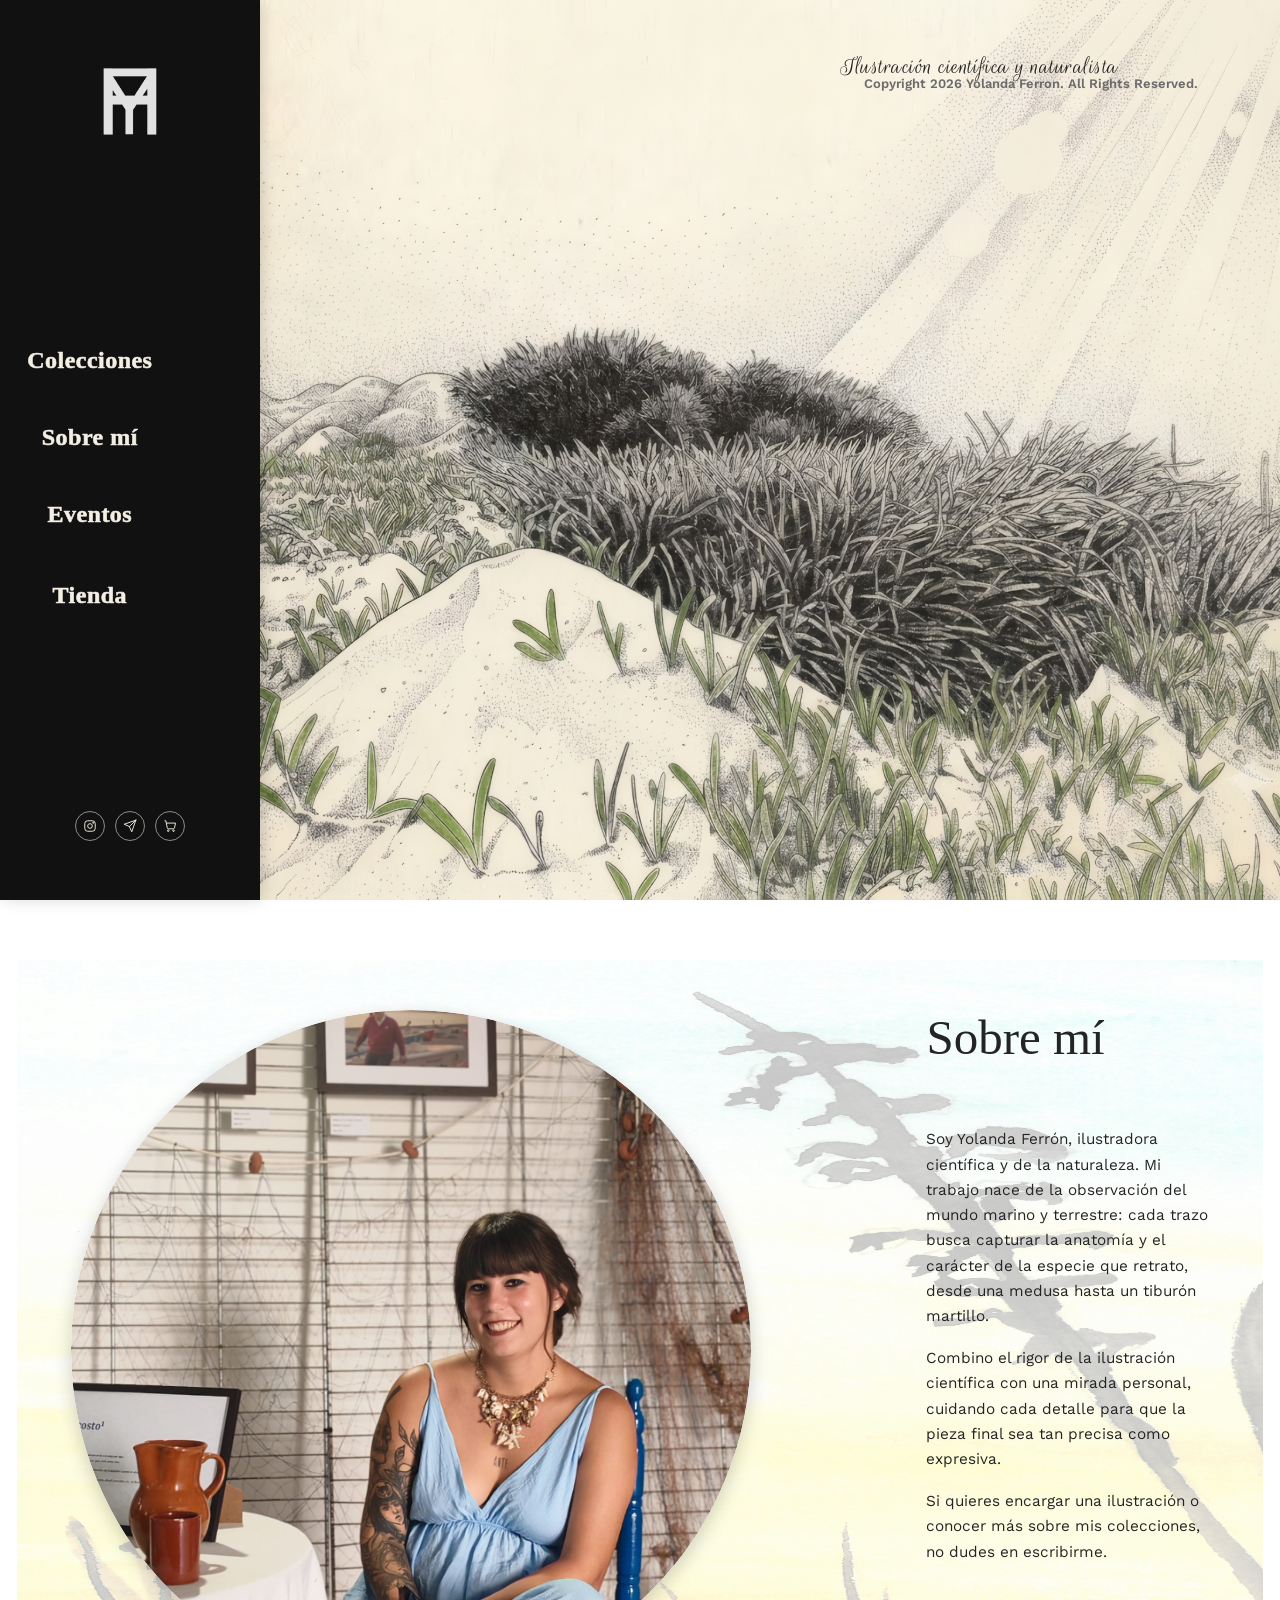
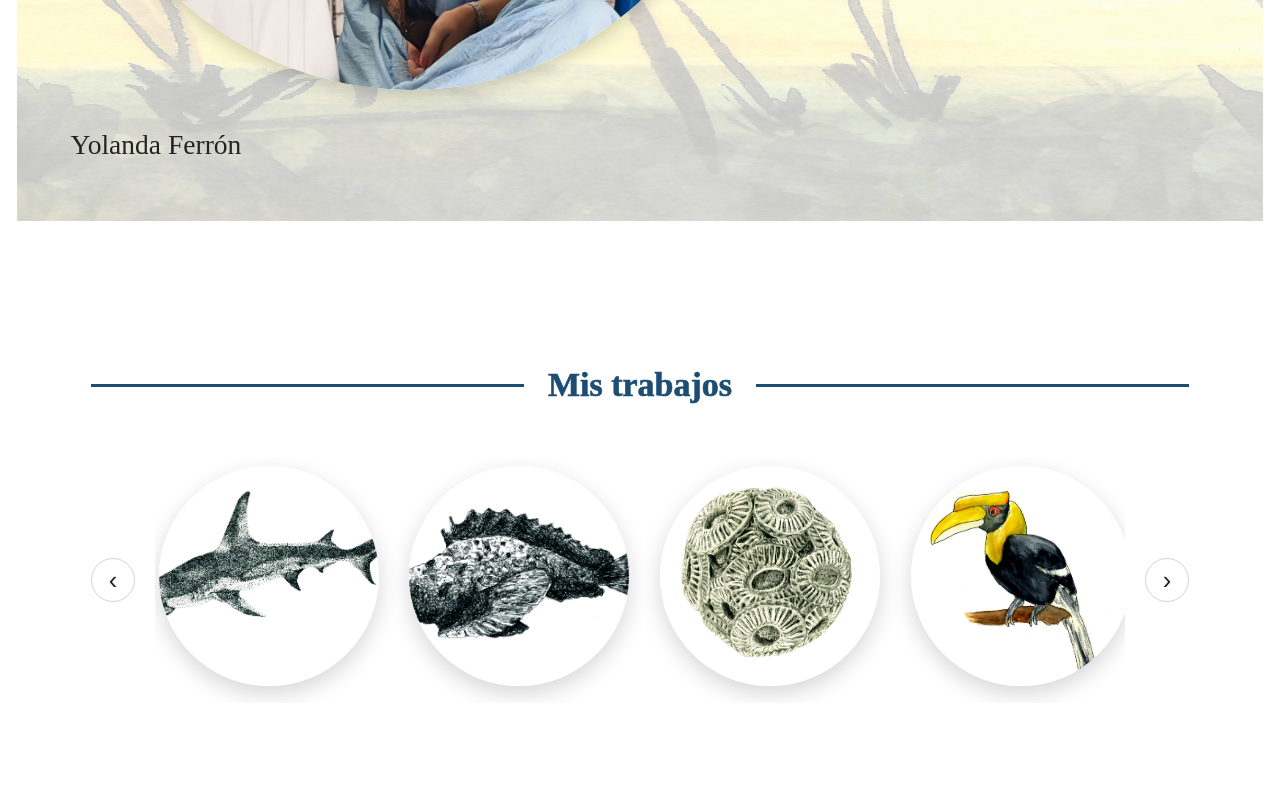
==== index.html @ fe4d1ed1 "Merge 838b1d5d50e4870efa823f4e63edfd394e19bda4 into 6c6a1c2e85997068458b5c7c85e4c03f96b3af51" ====
<!DOCTYPE html>
<html lang="es">
<head>
<meta charset="UTF-8">
<meta name="viewport" content="width=device-width, initial-scale=1.0">
<title>yolanda_arte</title>
<meta name="description" content="Ilustrador/a científico/a y de la naturaleza. [Breve descripción de tu trabajo y a quién ayudas].">
<link rel="icon" type="image/png" href="ilustraciones/Página web/Logo Yolanda/logo sin fondo.png">
<link rel="preconnect" href="https://fonts.googleapis.com">
<link rel="preconnect" href="https://fonts.gstatic.com" crossorigin>
<link href="https://fonts.googleapis.com/css2?family=Playfair+Display:wght@500;600;700&family=Cormorant+Garamond:wght@500;600;700&family=Work+Sans:wght@400;500;600&family=Dancing+Script:wght@600;700&family=Homemade+Apple&family=Rouge+Script&family=Sancreek&family=Yuji+Boku&display=swap" rel="stylesheet">
<link rel="stylesheet" href="style.css">
<link rel="icon" type="image/png" href="ilustraciones/Página web/Logo Yolanda/logo sin fondo.png">
</head>
<body class="home-page">

  <!-- CABECERA -->
  <header class="site-header">
    <div class="header-bottom-inner">
      <button class="mobile-menu-toggle" id="menuToggle" aria-label="Abrir menú" aria-expanded="false">
        <span></span><span></span><span></span>
      </button>

      <a class="logo" href="index.html" id="logoToggle">
        <img src="ilustraciones/Página web/Logo Yolanda/logo sin fondo.png" alt="Logo">
      </a>

      <nav class="main-nav header-nav" id="mainNav">
        <ul>
          <li><a href="colecciones.html">Colecciones</a></li>
          <li><a class="nav-cta" href="#sobre-mi">Sobre mí</a></li>
          <li><a href="#eventos">Eventos</a></li>
          <li><a href="tienda.html">Tienda</a></li>
        </ul>
      </nav>

      <div class="header-social">
        <a href="#" target="_blank" rel="noopener" aria-label="Instagram">
          <svg viewBox="0 0 24 24" fill="none" stroke="currentColor" stroke-width="1.6"><rect x="3" y="3" width="18" height="18" rx="5"/><circle cx="12" cy="12" r="4"/><circle cx="17.5" cy="6.5" r="1"/></svg>
        </a>
        <a href="#" target="_blank" rel="noopener" aria-label="Telegram">
          <svg viewBox="0 0 24 24" fill="none" stroke="currentColor" stroke-width="1.6" stroke-linecap="round" stroke-linejoin="round"><path d="M22 2 11 13"/><path d="M22 2 15 22l-4-9-9-4 20-7Z"/></svg>
        </a>
        <a href="/cart" aria-label="Carrito de compra">
          <svg viewBox="0 0 24 24" fill="none" stroke="currentColor" stroke-width="1.6"><circle cx="9" cy="20" r="1.4"/><circle cx="18" cy="20" r="1.4"/><path d="M2.5 3h2.4l2.4 12.2a2 2 0 0 0 2 1.6h8.4a2 2 0 0 0 2-1.6L21.5 7H6"/></svg>
        </a>
      </div>
    </div>
  </header>

  <!-- PORTADA: ilustración del pulpo a pantalla completa -->
  <div class="hero-stack hero-stack--single">
    <div class="hero-photo">
      <img class="hero-photo-main" src="ilustraciones/fondo 4.png" alt="Ilustración de fondo">
      <span class="hero-caption">Ilustración científica y naturalista</span>
      <p class="footer-copyright hero-copyright">Copyright 2026 Yolanda Ferron. All Rights Reserved.</p>
    </div>
  </div>

  <!-- SOBRE MÍ (la página completa, tal cual, con un margen blanco alrededor) -->
  <div id="sobre-mi" class="index-sobremi-wrap">
    <main class="about-split about-split--embed">
      <div class="about-content">
        <div class="about-header-row">
          <div class="about-intro">
            <h1>Sobre mí</h1>
            <div class="about-text">
              <p>Soy Yolanda Ferrón, ilustradora científica y de la naturaleza. Mi trabajo nace de la observación del mundo marino y terrestre: cada trazo busca capturar la anatomía y el carácter de la especie que retrato, desde una medusa hasta un tiburón martillo.</p>
              <p>Combino el rigor de la ilustración científica con una mirada personal, cuidando cada detalle para que la pieza final sea tan precisa como expresiva.</p>
              <p>Si quieres encargar una ilustración o conocer más sobre mis colecciones, no dudes en escribirme.</p>
            </div>
          </div>
          <div class="about-portrait">
            <img id="aboutPortraitImg" src="ilustraciones/Página web/WhatsApp Image 2026-03-02 at 00.36.45.jpg" alt="Retrato de Yolanda Ferrón">
          </div>
        </div>
        <p class="about-signature">Yolanda Ferrón</p>
      </div>
    </main>
  </div>

  <!-- MIS TRABAJOS: carrusel con ventanas circulares -->
  <section id="obras" class="index-section index-works">
    <div class="wrap">
      <div class="section-divider"><span>Mis trabajos</span></div>
      <div class="works-carousel">
        <button class="works-arrow works-arrow--prev" id="worksPrev" aria-label="Anterior">‹</button>
        <div class="works-track" id="worksTrack">
          <div class="works-item"><img src="ilustraciones/Página web/especies peligrosas/martillo.jpg" alt="Tiburón martillo"></div>
          <div class="works-item"><img src="ilustraciones/Página web/especies peligrosas/pez piedra.jpg" alt="Pez piedra"></div>
          <div class="works-item"><img src="ilustraciones/Página web/ilustraciones cientificas/Emiliania_Yolanda Ferrón.jpg" alt="Emiliania"></div>
          <div class="works-item"><img src="ilustraciones/Página web/animales NO marinos/Buceros bicornis_ Yolanda Ferrón.jpg" alt="Buceros bicornis"></div>
          <div class="works-item"><img src="ilustraciones/Especies sin fondo/Giba.png" alt="Ballena jorobada"></div>
          <div class="works-item"><img src="ilustraciones/Página web/animales NO marinos/flamenco.jpg" alt="Flamenco"></div>
          <div class="works-item"><img src="ilustraciones/Página web/especies peligrosas/pez león.jpg" alt="Pez león"></div>
          <div class="works-item"><img src="ilustraciones/Página web/animales NO marinos/Iguana_Yolanda Ferrón.jpg" alt="Iguana"></div>
        </div>
        <button class="works-arrow works-arrow--next" id="worksNext" aria-label="Siguiente">›</button>
      </div>
    </div>
  </section>

<script>
  const worksTrack = document.getElementById('worksTrack');
  document.getElementById('worksPrev').addEventListener('click', (e) => {
    e.stopPropagation();
    worksTrack.scrollBy({left: -260, behavior: 'smooth'});
  });
  document.getElementById('worksNext').addEventListener('click', (e) => {
    e.stopPropagation();
    worksTrack.scrollBy({left: 260, behavior: 'smooth'});
  });
  document.getElementById('obras').addEventListener('click', () => {
    window.location.href = 'colecciones.html';
  });

  const menuToggle = document.getElementById('menuToggle');
  const mainNav = document.getElementById('mainNav');
  menuToggle.addEventListener('click', () => {
    const isOpen = mainNav.classList.toggle('open');
    menuToggle.classList.toggle('open', isOpen);
    menuToggle.setAttribute('aria-expanded', isOpen);
  });

  document.getElementById('logoToggle').addEventListener('click', (e) => {
    e.preventDefault();
    document.body.classList.toggle('menu-collapsed');
  });

  const portraitImages = ['ilustraciones/Yolandapagina.jpeg'];
  const portraitIndex = Number(sessionStorage.getItem('aboutPortraitIndex') || 0) % portraitImages.length;
  sessionStorage.setItem('aboutPortraitIndex', (portraitIndex + 1) % portraitImages.length);
  document.getElementById('aboutPortraitImg').src = portraitImages[portraitIndex];
</script>

</body>
</html>
---- style.css ----
:root{
    --ink:#242424;
    --muted:#6b6b6b;
    --line:#d4d4d4;
    --paper:#ffffff;
    --accent:#3a3a3a;
    --accent-hover:#e0e0e0;
    --heading-font:'Playfair Display', serif;
    --nav-font:'Homemade Apple', cursive;
    --body-font:'Work Sans', sans-serif;
  }
  *{box-sizing:border-box;}
  html{scroll-behavior:smooth;}
  body{
    margin:0;background:var(--paper);color:var(--ink);
    font-family:var(--body-font);font-size:17px;line-height:1.65;
  }
  body.no-scroll{
    position:relative;height:100vh;overflow:hidden;
  }
  body.no-scroll .site-header{
    position:absolute;top:0;left:0;right:0;z-index:10;background:transparent;
  }
  body.no-scroll .hero-stack{height:100vh;}

  /* portada de una sola página: cabecera a la izquierda de la imagen, resto con scroll normal */
  body.home-page{position:relative;}
  body.home-page .site-header{
    position:absolute;top:0;left:0;right:auto;bottom:auto;
    width:260px;height:100vh;z-index:10;
    background:#111;
    box-shadow:2px 0 14px rgba(0,0,0,.15);
    transition:width .4s ease;
  }
  body.home-page .header-bottom-inner{
    flex-direction:column;align-items:center;justify-content:space-between;
    height:100%;padding:3.5em 1.6em;text-align:center;
  }
  body.home-page .header-nav{margin-left:0;width:100%;}
  body.home-page .header-nav a{
    font-family:var(--nav-font);font-weight:700;
    -webkit-text-stroke:.6px currentColor;
    font-size:24px;color:#f4efe4;
  }
  body.home-page .header-nav a:hover{color:#d8cdb8;}
  body.home-page .header-nav ul{flex-direction:column;align-items:center;gap:2.4em;}
  body.home-page .header-social{margin-left:0;margin-top:0;justify-content:center;width:100%;}
  @media(min-width:761px){
    body.home-page .logo{cursor:pointer;flex:none;}
    body.home-page .logo img{filter:invert(1);}
    body.home-page .header-social a{color:#f4efe4;border-color:rgba(244,239,228,.55);}
    body.home-page .header-social a:hover{background:rgba(244,239,228,.18);}
    /* el menú entero (fondo, texto y redes) se retrae/extiende al pinchar el logo */
    body.home-page .header-nav,
    body.home-page .header-social{
      overflow:hidden;max-height:600px;opacity:1;
      transition:max-height .35s ease,opacity .3s ease;
    }
    body.home-page.menu-collapsed .site-header{width:96px;}
    body.home-page.menu-collapsed .hero-stack{margin-left:96px;}
    body.home-page.menu-collapsed .header-nav,
    body.home-page.menu-collapsed .header-social{
      max-height:0;opacity:0;pointer-events:none;
    }
  }
  body.home-page .hero-stack{margin-left:260px;transition:margin-left .4s ease;}
  @media(max-width:760px){
    body.home-page .site-header{
      position:absolute;top:0;left:0;right:0;width:auto;height:auto;
      background:transparent;box-shadow:none;
    }
    body.home-page .header-bottom-inner{
      flex-direction:row;justify-content:flex-start;height:auto;
      padding:.5em .6em;text-align:left;
    }
    body.home-page .header-nav ul{flex-direction:column;}
    body.home-page .header-social{margin-top:0;margin-left:auto;}
    body.home-page .hero-stack{margin-left:0;}
  }
  a{color:var(--ink);text-decoration:none;}
  img{display:block;max-width:100%;}
  h1,h2,h3,h4{font-family:var(--heading-font);font-weight:400;margin:0 0 .5em;}
  .wrap{max-width:1200px;margin:0 auto;padding:0 3em;}
  @media(max-width:760px){ .wrap{padding:0 1.2em;} }

  /* placeholder de imagen: sustituye por tu propia foto/ilustración */
  .img-placeholder{
    background:repeating-linear-gradient(135deg,#eceff3,#eceff3 12px,#e2e8f0 12px,#e2e8f0 24px);
    display:flex;align-items:center;justify-content:center;
    color:#64748b;font-size:13px;font-family:var(--body-font);
    text-align:center;padding:1em;
  }

  /* ---------- Cabecera ---------- */
  .header-bottom-inner{
    display:flex;align-items:center;gap:2em;
    padding:.5em 3.5em;
  }
  @media(max-width:760px){ .header-bottom-inner{padding:.5em .6em;} }

  .logo{display:block;}
  .logo .img-placeholder{width:100px;aspect-ratio:1880/790;font-size:9px;}
  .logo img{width:100px;height:auto;display:block;}

  .main-nav{flex:1;display:flex;justify-content:center;}
  .main-nav ul{display:flex;gap:5.5em;list-style:none;margin:0;padding:0;}
  .main-nav a{
    font-family:var(--nav-font);font-weight:400;font-size:26px;
    letter-spacing:.02em;
  }
  .main-nav a:hover{color:var(--muted);}

  .nav-cta{
    border:1px solid var(--ink);border-radius:999px;
    padding:.15em .9em;line-height:1.4;
    transition:background .2s ease,color .2s ease;
  }
  .nav-cta:hover{background:var(--ink);color:var(--paper);}

  /* nav junto al logo, en la esquina superior, sin figura de botón */
  .header-nav{flex:none;display:flex;justify-content:flex-start;margin-left:1.6em;}
  .header-nav ul{gap:3.4em;}
  .header-nav a{
    font-size:26px;display:inline-block;
    padding:0;border:none;background:none;backdrop-filter:none;
  }
  .header-nav a:hover{color:var(--muted);background:none;}
  .header-nav .nav-cta{border:none;background:none;padding:0;}
  .header-nav .nav-cta:hover{background:none;color:var(--muted);}

  /* desplegable de Colecciones */
  .has-dropdown{position:relative;}
  .has-dropdown .dropdown{
    position:absolute;top:100%;left:0;margin-top:.5em;
    display:none;grid-template-columns:repeat(2,auto);gap:0 1.2em;
    min-width:0;padding:.7em;list-style:none;
    background:#000;border:1px solid #000;border-radius:8px;
    box-shadow:0 10px 28px rgba(0,0,0,.35);z-index:20;
  }
  .has-dropdown:hover .dropdown,
  .has-dropdown:focus-within .dropdown,
  .has-dropdown.open .dropdown{display:grid;}
  .dropdown a{
    display:block;font-family:var(--body-font);font-size:14px;
    letter-spacing:0;padding:.3em .5em;border-radius:4px;color:#fff;
    white-space:nowrap;
  }
  .dropdown a:hover{background:rgba(255,255,255,.15);color:#fff;}

  .header-social{display:flex;gap:.6em;margin-left:auto;}
  .header-social a{
    width:30px;height:30px;border-radius:50%;border:1px solid var(--line);
    display:flex;align-items:center;justify-content:center;
  }
  .header-social a:hover{background:var(--accent-hover);}
  .header-social svg{width:14px;height:14px;}

  .mobile-menu-toggle{
    display:none;flex-direction:column;justify-content:center;gap:5px;
    width:32px;height:32px;background:none;border:none;cursor:pointer;padding:0;
  }
  .mobile-menu-toggle span{width:100%;height:2px;background:var(--ink);transition:transform .2s ease,opacity .2s ease;}
  .mobile-menu-toggle.open span:nth-child(1){transform:translateY(7px) rotate(45deg);}
  .mobile-menu-toggle.open span:nth-child(2){opacity:0;}
  .mobile-menu-toggle.open span:nth-child(3){transform:translateY(-7px) rotate(-45deg);}

  @media(max-width:760px){
    .header-bottom-inner{flex-wrap:wrap;}
    .mobile-menu-toggle{display:flex;order:1;}
    .logo{order:2;}
    .header-social{order:3;}
    .main-nav{
      order:4;width:100%;max-height:0;overflow:hidden;
      transition:max-height .25s ease;
    }
    .main-nav.open{max-height:300px;}
    .main-nav ul{flex-direction:column;gap:0;padding:1em 0 0;}
    .main-nav a{display:block;padding:.6em 0;}
  }

  /* ---------- ilustraciones apiladas (primera pantalla) ---------- */
  .hero-stack{
    position:relative;overflow:hidden;
    min-height:100vh;
    display:flex;flex-direction:column;align-items:center;justify-content:center;
    gap:.5em;padding:2em 0;
  }
  .hero-main{
    position:relative;z-index:1;
    width:100%;height:auto;
    object-fit:cover;border-radius:0;
    filter:grayscale(1) brightness(1.8) contrast(1.5);opacity:.3;
  }
  .hero-main--strong{
    filter:grayscale(1) brightness(1) contrast(1.8);opacity:.45;
  }
  /* ilustración única: base en blanco/negro + parches de color solo en algunas algas */
  .hero-photo{
    position:absolute;inset:0;z-index:1;
    overflow:hidden;
  }
  .hero-photo img{
    position:absolute;inset:0;width:100%;height:100%;
    object-fit:cover;display:block;
  }
  .hero-photo .hero-photo-main{
    filter:none;opacity:1;
    object-fit:cover;object-position:center;
    padding:0;background:#efe6d5;
  }

  /* rótulo en la esquina superior de la ilustración de portada */
  .hero-caption{
    position:absolute;top:1.6em;right:5.5em;z-index:4;
    font-family:'Rouge Script',cursive;font-weight:400;font-size:1.6rem;
    letter-spacing:.02em;color:var(--ink);
    background:transparent;padding:.2em .8em;border-radius:4px;
  }
  /* copyright, justo debajo del rótulo */
  .hero-copyright{
    position:absolute;top:4.6em;right:5.5em;z-index:4;
    font-size:9px;color:#000;font-weight:600;margin:0;padding:0 .8em;
  }
  @media(max-width:760px){
    .hero-caption{top:auto;bottom:2em;right:1em;left:1em;text-align:center;font-size:.85rem;}
    .hero-copyright{top:auto;bottom:1em;right:1em;left:1em;text-align:center;padding:0;}
  }

  /* criaturas repartidas por el fondo, en 3 capas de profundidad */
  .hero-creatures{
    position:absolute;inset:0;z-index:2;pointer-events:none;
  }
  .hero-creature{
    position:absolute;transform:translate(-50%,-50%);
    height:auto;object-fit:contain;
  }
  .hero-creature[hidden]{display:none;}
  .hero-creature--near{
    width:clamp(160px,20vw,300px);opacity:1;
    filter:drop-shadow(0 10px 18px rgba(0,0,0,.2));
  }
  .hero-creature--mid{
    width:clamp(110px,14vw,220px);opacity:.78;
    filter:drop-shadow(0 6px 12px rgba(0,0,0,.14));
  }
  .hero-creature--far{
    width:clamp(70px,9vw,140px);opacity:.45;
    filter:blur(.4px) drop-shadow(0 3px 8px rgba(0,0,0,.08));
  }
  /* se desvanece poco a poco hacia abajo, para no tapar el círculo/copyright que hay debajo */
  .hero-creature--fade{
    -webkit-mask-image:linear-gradient(to bottom, #000 35%, transparent 85%);
    mask-image:linear-gradient(to bottom, #000 35%, transparent 85%);
  }
  @media(max-width:760px){
    .hero-creature--near{width:clamp(120px,34vw,220px);}
    .hero-creature--mid{width:clamp(90px,26vw,160px);}
    .hero-creature--far{width:clamp(60px,18vw,110px);}
  }

  /* fondo completo, detrás de las ilustraciones principales */
  .hero-bg{
    position:absolute;inset:0;
    z-index:0;width:100%;height:100%;
    object-fit:cover;border-radius:0;
    opacity:.35;filter:grayscale(1) brightness(1.8) contrast(1.5);
  }

  /* ---------- secciones de una sola página (index) ---------- */
  .index-section{padding:5em 0;}

  /* separador con línea a cada lado: ------ Mis trabajos ------ */
  .section-divider{display:flex;align-items:center;gap:1.4em;margin:0 0 2.6em;}
  .section-divider::before,.section-divider::after{content:"";flex:1;height:3px;background:#1c4d73;}
  .section-divider span{
    font-family:var(--nav-font);font-weight:700;font-size:2em;
    -webkit-text-stroke:.6px currentColor;
    white-space:nowrap;color:#1c4d73;
  }

  /* toda la sección "Mis trabajos" lleva a la página de colecciones */
  .index-works{cursor:pointer;}

  /* carrusel de obras, ventanas circulares */
  .works-carousel{display:flex;align-items:center;gap:1.2em;}
  .works-track{
    display:flex;gap:1.8em;overflow-x:auto;scroll-snap-type:x mandatory;
    padding:.5em .2em 1em;flex:1;scrollbar-width:none;
  }
  .works-track::-webkit-scrollbar{display:none;}
  .works-item{
    flex:none;width:220px;height:220px;border-radius:50%;overflow:hidden;
    scroll-snap-align:center;box-shadow:0 8px 22px rgba(0,0,0,.16);
  }
  .works-item img{width:100%;height:100%;object-fit:cover;display:block;}
  .works-arrow{
    flex:none;width:44px;height:44px;border-radius:50%;
    border:1px solid var(--line);background:var(--paper);color:var(--ink);
    cursor:pointer;font-size:1.5em;line-height:1;
    display:flex;align-items:center;justify-content:center;
    transition:background .2s ease;
  }
  .works-arrow:hover{background:var(--accent-hover);}
  @media(max-width:760px){
    .section-divider span{font-size:1.4em;}
    .works-item{width:150px;height:150px;}
    .works-arrow{display:none;}
  }

  /* ---------- "sobre mí" embebido en el index, con margen blanco alrededor ---------- */
  .index-sobremi-wrap{background:var(--paper);padding:3.5em 1em 3em;}
  @media(max-width:760px){ .index-sobremi-wrap{padding:1.6em 1.2em 1.2em;} }
  /* dentro del index la página no debe ocupar toda la ventana ni usar un fondo fijo a pantalla completa */
  .about-split.about-split--embed{min-height:0;isolation:isolate;}
  .about-split.about-split--embed::before{position:absolute;opacity:.22;background-size:380% 170%;}
  .about-split--embed .about-header-row{gap:10em;}
  .about-split--embed .about-intro{margin-left:1.5em;}
  .about-split--embed .about-content{justify-content:flex-start;gap:1.4em;}
  /* sin panel de imagen a la izquierda; el retrato pasa a la izquierda, cuadrado y más grande */
  .about-split--embed .about-content{flex:1 1 100%;}
  .about-split--embed .about-portrait{
    order:-1;width:680px;height:680px;border-radius:50%;
  }
  .about-split--embed .about-portrait img{border-radius:50%;}
  @media(max-width:1100px){
    .about-split--embed .about-portrait{width:480px;height:480px;}
  }
  @media(max-width:760px){
    .about-split--embed .about-portrait{width:100%;height:auto;aspect-ratio:1/1;margin:0 auto;}
  }

  /* ---------- sobre mí ---------- */
  body.about-page{position:relative;min-height:100vh;}
  body.about-page .site-header{position:absolute;top:0;left:0;right:0;z-index:10;background:transparent;}
  .about-split{position:relative;display:flex;min-height:100vh;}
  .about-split::before{
    content:"";position:fixed;inset:0;z-index:-1;
    background:url('ilustraciones/Página web/Paisaje/pitas.jpg') 85% center/105% no-repeat;
    opacity:.16;
  }
  .about-bgpanel{flex:1 1 37%;position:relative;z-index:1;overflow:hidden;}
  .about-bgpanel img{
    position:absolute;inset:0;width:100%;height:100%;object-fit:cover;object-position:center 25%;display:block;
  }
  .about-content{
    position:relative;z-index:1;font-size:90%;
    flex:1 1 63%;padding:2.5em 3.5em 3.5em;
    display:flex;flex-direction:column;justify-content:space-between;gap:.6em;
  }
  .about-header-row{
    display:flex;justify-content:space-between;align-items:flex-start;
    gap:2em;flex-wrap:wrap;
  }
  .about-intro{flex:1;min-width:0;}
  .about-header-row h1{font-family:'Homemade Apple', cursive;font-size:3.2em;font-weight:400;margin:0 0 1em;}
  .about-portrait{
    width:500px;height:500px;border-radius:50%;overflow:hidden;flex:none;
    margin-top:.8em;
    box-shadow:0 6px 18px rgba(0,0,0,.18);
  }
  .about-portrait img{
    width:100%;height:100%;border-radius:50%;object-fit:cover;display:block;
  }
  .about-text p{margin:0 0 1.1em;max-width:42ch;color:var(--ink);}
  .about-signature{
    font-family:'Homemade Apple', cursive;font-size:1.8em;font-weight:400;
    margin:.4em 0 0;color:var(--ink);
  }
  @media(max-width:760px){
    .about-split{flex-direction:column;min-height:0;}
    .about-bgpanel{height:220px;}
    .about-content{padding:2.5em 1.2em;}
  }

  /* cuadro de contacto, dentro de la columna de texto, debajo de la foto redonda */
  .about-contact{padding-top:1.6em;border-top:1px solid var(--line);}
  .about-contact h2{font-size:1.5em;margin:0 0 .3em;}
  .about-contact > p{color:var(--muted);margin:0 0 1.2em;}
  .contact-form{display:flex;flex-wrap:wrap;gap:.7em;}
  .contact-form input{
    flex:1 1 200px;padding:.6em .9em;font-family:var(--body-font);font-size:14px;
    border:1px solid var(--line);border-radius:6px;background:var(--paper);color:var(--ink);
  }
  .contact-form input:focus-visible{outline:2px dotted var(--ink);outline-offset:2px;}
  .contact-form button{
    flex:1 1 200px;padding:.6em .9em;font-family:var(--body-font);font-size:14px;font-weight:600;
    border:1px solid var(--ink);border-radius:6px;background:var(--ink);color:var(--paper);
    cursor:pointer;transition:background .2s ease,color .2s ease;
  }
  .contact-form button:hover{background:var(--paper);color:var(--ink);}
  .contact-thanks{display:none;color:var(--ink);font-weight:600;margin:0;}
  .contact-thanks.is-visible{display:block;}

  /* ---------- colecciones (expositor) ---------- */
  .gallery-header .header-bottom-inner{justify-content:center;padding:1.4em 3.5em;}
  .gallery-header .logo img{width:120px;}

  .collections{padding:2.5em 0 5em;}
  .collections h1{
    font-family:'Homemade Apple', cursive;font-weight:400;
    font-size:3.4em;text-align:center;margin-bottom:1.2em;
  }

  .gallery-group{margin:0 0 4.5em;}
  .gallery-group h2{
    font-family:'Homemade Apple', cursive;font-size:2.2em;font-weight:400;
    text-align:center;margin:0 0 1.4em;
  }
  .gallery-grid{
    display:grid;grid-template-columns:repeat(auto-fill,minmax(260px,1fr));
    gap:1.8em;
  }
  .gallery-item{
    cursor:pointer;overflow:hidden;border-radius:10px;aspect-ratio:1/1;
    box-shadow:0 4px 14px rgba(0,0,0,.1);
    transition:box-shadow .3s ease;
  }
  .gallery-item:hover{box-shadow:0 10px 26px rgba(0,0,0,.18);}
  .gallery-item img{
    width:100%;height:100%;object-fit:cover;display:block;
    transition:transform .4s ease;
  }
  .gallery-item:hover img{transform:scale(1.06);}
  @media(max-width:760px){
    .collections h1{font-size:2.4em;}
    .gallery-grid{grid-template-columns:repeat(auto-fill,minmax(140px,1fr));gap:.8em;}
  }

  /* visor a pantalla completa, con el fondo de la página difuminado */
  .lightbox{
    position:fixed;inset:0;z-index:1000;
    display:flex;align-items:center;justify-content:center;
    opacity:0;pointer-events:none;
    transition:opacity .25s ease;
  }
  .lightbox.is-open{opacity:1;pointer-events:auto;}
  .lightbox-backdrop{
    position:absolute;inset:0;background:rgba(20,18,15,.65);
    backdrop-filter:blur(14px);-webkit-backdrop-filter:blur(14px);
  }
  .lightbox-img{
    position:relative;z-index:1;max-width:90vw;max-height:88vh;
    width:auto;height:auto;border-radius:8px;
    box-shadow:0 20px 60px rgba(0,0,0,.45);
  }
  .lightbox-close{
    position:absolute;top:1.4em;right:1.6em;z-index:2;
    width:44px;height:44px;border-radius:50%;border:none;
    background:rgba(255,255,255,.9);color:var(--ink);
    font-size:1.2em;line-height:1;cursor:pointer;
    display:flex;align-items:center;justify-content:center;
  }
  .lightbox-close:hover{background:#fff;}
  body.lightbox-open{overflow:hidden;}

  /* ---------- tienda (deshabilitada) ---------- */
  .shop-disabled{padding:6em 0;}
  .shop-disabled .wrap{
    display:flex;align-items:center;gap:4em;
  }
  .shop-text{flex:1 1 50%;min-width:0;}
  .shop-badge{
    display:inline-block;padding:.4em 1em;margin-bottom:1.2em;
    border:1px solid var(--line);border-radius:999px;
    font-size:.8em;font-weight:600;letter-spacing:.06em;text-transform:uppercase;
    color:var(--muted);
  }
  .shop-text h1{font-size:2.6em;margin:0 0 .7em;}
  .shop-text p{max-width:48ch;color:var(--ink);margin:0 0 1.1em;}
  .shop-contact{display:flex;flex-direction:column;gap:.7em;margin-top:1.6em;}
  .shop-contact-link{
    display:inline-flex;align-items:center;gap:.6em;
    font-weight:600;transition:color .2s ease;
  }
  .shop-contact-link svg{width:20px;height:20px;flex:none;}
  .shop-contact-link:hover{color:var(--muted);}
  .shop-image{flex:1 1 50%;min-width:0;}
  .shop-image img{
    width:100%;max-width:480px;margin:0 auto;border-radius:8px;
    box-shadow:0 12px 30px rgba(0,0,0,.15);
  }
  @media(max-width:760px){
    .shop-disabled{padding:3em 0;}
    .shop-disabled .wrap{flex-direction:column-reverse;gap:2em;}
    .shop-image img{max-width:320px;}
  }

  /* ---------- footer: contacto + redes ---------- */
  footer{padding:3em 0;text-align:center;border-top:1px solid var(--line);}
  .footer-avatar{
    width:110px;height:110px;border-radius:50%;
    display:flex;align-items:center;justify-content:center;
    overflow:hidden;background:var(--paper);border:1px solid var(--line);
    margin:0 auto 1em;cursor:pointer;position:relative;z-index:2;
    transition:width .35s ease,height .35s ease,border-radius .35s ease,top .35s ease,left .35s ease,transform .35s ease;
  }
  .footer-avatar img{
    width:65%;height:65%;border-radius:50%;object-fit:cover;
    transition:width .35s ease,height .35s ease,border-radius .35s ease,object-fit .35s ease;
  }
  .footer-avatar.is-expanded{
    position:fixed;top:50%;left:50%;transform:translate(-50%,-50%);
    width:min(92vw,900px);height:auto;aspect-ratio:1600/914;
    border-radius:8px;z-index:1000;cursor:zoom-out;
  }
  .footer-avatar.is-expanded img{
    width:100%;height:100%;border-radius:8px;object-fit:cover;
  }

  .avatar-backdrop{
    position:fixed;inset:0;background:rgba(0,0,0,.6);
    opacity:0;pointer-events:none;z-index:999;
    transition:opacity .35s ease;
  }
  .avatar-backdrop.is-visible{opacity:1;pointer-events:auto;}

  @media(prefers-reduced-motion:reduce){
    .footer-avatar,.footer-avatar img,.avatar-backdrop{transition:none;}
  }
  .social-row{display:flex;justify-content:center;gap:14px;}
  .social-row a{
    width:38px;height:38px;border-radius:50%;border:1px solid var(--line);
    display:flex;align-items:center;justify-content:center;
  }
  .social-row a:hover{background:var(--accent-hover);}
  .social-row svg{width:17px;height:17px;}
  .footer-copyright{margin:1em 0 0;font-size:13px;color:var(--muted);}

  :focus-visible{outline:2px dotted var(--ink);outline-offset:2px;}
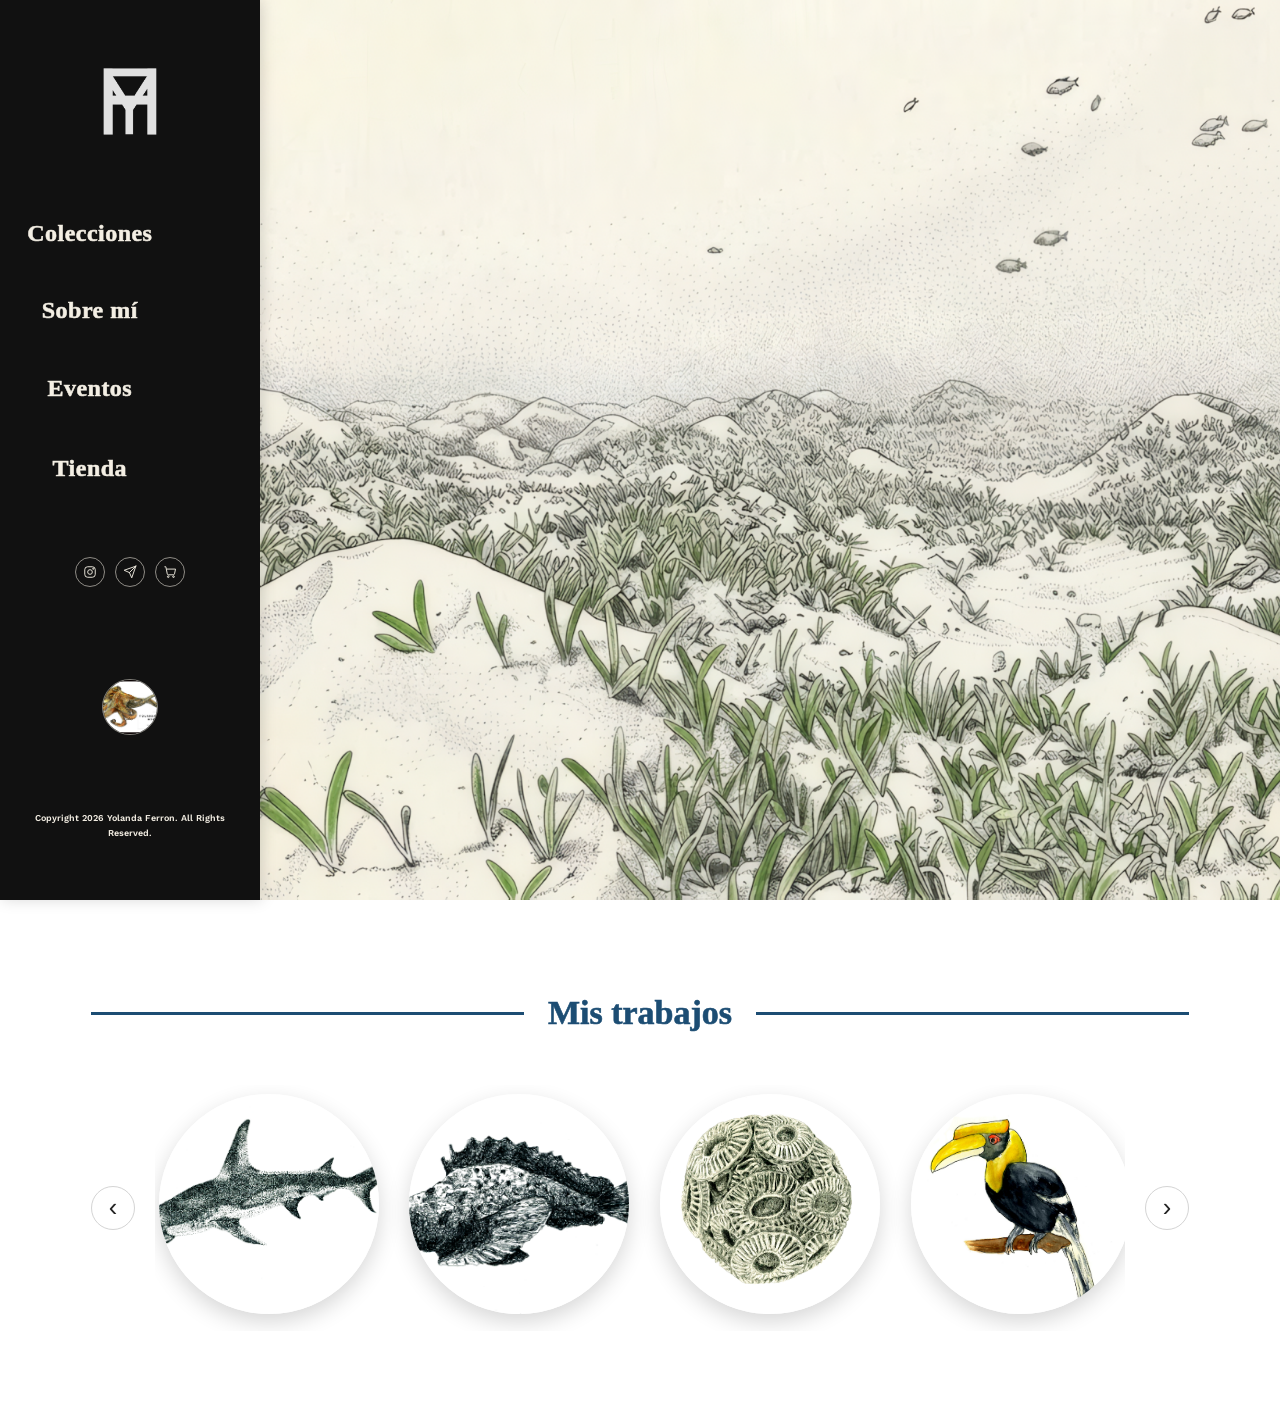
==== commit cead1436: "Menu retraible, quitar sobre mi del index, tarjeta en menu, telegram" ====
--- a/index.html
+++ b/index.html
@@ -10,7 +10,6 @@
 <link rel="preconnect" href="https://fonts.gstatic.com" crossorigin>
 <link href="https://fonts.googleapis.com/css2?family=Playfair+Display:wght@500;600;700&family=Cormorant+Garamond:wght@500;600;700&family=Work+Sans:wght@400;500;600&family=Dancing+Script:wght@600;700&family=Homemade+Apple&family=Rouge+Script&family=Sancreek&family=Yuji+Boku&display=swap" rel="stylesheet">
 <link rel="stylesheet" href="style.css">
-<link rel="icon" type="image/png" href="ilustraciones/Página web/Logo Yolanda/logo sin fondo.png">
 </head>
 <body class="home-page">
 
@@ -28,7 +27,7 @@
       <nav class="main-nav header-nav" id="mainNav">
         <ul>
           <li><a href="colecciones.html">Colecciones</a></li>
-          <li><a class="nav-cta" href="#sobre-mi">Sobre mí</a></li>
+          <li><a class="nav-cta" href="sobre-mi.html">Sobre mí</a></li>
           <li><a href="#eventos">Eventos</a></li>
           <li><a href="tienda.html">Tienda</a></li>
         </ul>
@@ -45,38 +44,18 @@
           <svg viewBox="0 0 24 24" fill="none" stroke="currentColor" stroke-width="1.6"><circle cx="9" cy="20" r="1.4"/><circle cx="18" cy="20" r="1.4"/><path d="M2.5 3h2.4l2.4 12.2a2 2 0 0 0 2 1.6h8.4a2 2 0 0 0 2-1.6L21.5 7H6"/></svg>
         </a>
       </div>
+      <div class="sidebar-card">
+        <img src="ilustraciones/Página web/tarjeta visita/1000272095_da65266ea45e1a1eca62cc684cea600b-23_3_2026, 23_16_10.jpg" alt="Tarjeta de presentación">
+      </div>
+      <p class="footer-copyright sidebar-copyright">Copyright 2026 Yolanda Ferron. All Rights Reserved.</p>
     </div>
   </header>
 
-  <!-- PORTADA: ilustración del pulpo a pantalla completa -->
+  <!-- PORTADA: fondo a pantalla completa, alterna en cada visita -->
   <div class="hero-stack hero-stack--single">
     <div class="hero-photo">
-      <img class="hero-photo-main" src="ilustraciones/fondo 4.png" alt="Ilustración de fondo">
-      <span class="hero-caption">Ilustración científica y naturalista</span>
-      <p class="footer-copyright hero-copyright">Copyright 2026 Yolanda Ferron. All Rights Reserved.</p>
+      <img class="hero-photo-main" id="heroPhotoMain" src="ilustraciones/fondo 4.png" alt="Ilustración de fondo">
     </div>
-  </div>
-
-  <!-- SOBRE MÍ (la página completa, tal cual, con un margen blanco alrededor) -->
-  <div id="sobre-mi" class="index-sobremi-wrap">
-    <main class="about-split about-split--embed">
-      <div class="about-content">
-        <div class="about-header-row">
-          <div class="about-intro">
-            <h1>Sobre mí</h1>
-            <div class="about-text">
-              <p>Soy Yolanda Ferrón, ilustradora científica y de la naturaleza. Mi trabajo nace de la observación del mundo marino y terrestre: cada trazo busca capturar la anatomía y el carácter de la especie que retrato, desde una medusa hasta un tiburón martillo.</p>
-              <p>Combino el rigor de la ilustración científica con una mirada personal, cuidando cada detalle para que la pieza final sea tan precisa como expresiva.</p>
-              <p>Si quieres encargar una ilustración o conocer más sobre mis colecciones, no dudes en escribirme.</p>
-            </div>
-          </div>
-          <div class="about-portrait">
-            <img id="aboutPortraitImg" src="ilustraciones/Página web/WhatsApp Image 2026-03-02 at 00.36.45.jpg" alt="Retrato de Yolanda Ferrón">
-          </div>
-        </div>
-        <p class="about-signature">Yolanda Ferrón</p>
-      </div>
-    </main>
   </div>
 
   <!-- MIS TRABAJOS: carrusel con ventanas circulares -->
@@ -101,6 +80,11 @@
   </section>
 
 <script>
+  const heroBackgrounds = ['ilustraciones/fondo 3.png', 'ilustraciones/fondo 4.png'];
+  const heroIndex = Number(sessionStorage.getItem('heroBgIndex') || 0) % heroBackgrounds.length;
+  sessionStorage.setItem('heroBgIndex', (heroIndex + 1) % heroBackgrounds.length);
+  document.getElementById('heroPhotoMain').src = heroBackgrounds[heroIndex];
+
   const worksTrack = document.getElementById('worksTrack');
   document.getElementById('worksPrev').addEventListener('click', (e) => {
     e.stopPropagation();
@@ -126,11 +110,6 @@
     e.preventDefault();
     document.body.classList.toggle('menu-collapsed');
   });
-
-  const portraitImages = ['ilustraciones/Yolandapagina.jpeg'];
-  const portraitIndex = Number(sessionStorage.getItem('aboutPortraitIndex') || 0) % portraitImages.length;
-  sessionStorage.setItem('aboutPortraitIndex', (portraitIndex + 1) % portraitImages.length);
-  document.getElementById('aboutPortraitImg').src = portraitImages[portraitIndex];
 </script>
 
 </body>
--- a/style.css
+++ b/style.css
@@ -1,529 +1,526 @@
-:root{
-    --ink:#242424;
-    --muted:#6b6b6b;
-    --line:#d4d4d4;
-    --paper:#ffffff;
-    --accent:#3a3a3a;
-    --accent-hover:#e0e0e0;
-    --heading-font:'Playfair Display', serif;
-    --nav-font:'Homemade Apple', cursive;
-    --body-font:'Work Sans', sans-serif;
-  }
-  *{box-sizing:border-box;}
-  html{scroll-behavior:smooth;}
-  body{
-    margin:0;background:var(--paper);color:var(--ink);
-    font-family:var(--body-font);font-size:17px;line-height:1.65;
-  }
-  body.no-scroll{
-    position:relative;height:100vh;overflow:hidden;
-  }
-  body.no-scroll .site-header{
-    position:absolute;top:0;left:0;right:0;z-index:10;background:transparent;
-  }
-  body.no-scroll .hero-stack{height:100vh;}
-
-  /* portada de una sola página: cabecera a la izquierda de la imagen, resto con scroll normal */
-  body.home-page{position:relative;}
-  body.home-page .site-header{
-    position:absolute;top:0;left:0;right:auto;bottom:auto;
-    width:260px;height:100vh;z-index:10;
-    background:#111;
-    box-shadow:2px 0 14px rgba(0,0,0,.15);
-    transition:width .4s ease;
-  }
-  body.home-page .header-bottom-inner{
-    flex-direction:column;align-items:center;justify-content:space-between;
-    height:100%;padding:3.5em 1.6em;text-align:center;
-  }
-  body.home-page .header-nav{margin-left:0;width:100%;}
-  body.home-page .header-nav a{
-    font-family:var(--nav-font);font-weight:700;
-    -webkit-text-stroke:.6px currentColor;
-    font-size:24px;color:#f4efe4;
-  }
-  body.home-page .header-nav a:hover{color:#d8cdb8;}
-  body.home-page .header-nav ul{flex-direction:column;align-items:center;gap:2.4em;}
-  body.home-page .header-social{margin-left:0;margin-top:0;justify-content:center;width:100%;}
-  @media(min-width:761px){
-    body.home-page .logo{cursor:pointer;flex:none;}
-    body.home-page .logo img{filter:invert(1);}
-    body.home-page .header-social a{color:#f4efe4;border-color:rgba(244,239,228,.55);}
-    body.home-page .header-social a:hover{background:rgba(244,239,228,.18);}
-    /* el menú entero (fondo, texto y redes) se retrae/extiende al pinchar el logo */
-    body.home-page .header-nav,
-    body.home-page .header-social{
-      overflow:hidden;max-height:600px;opacity:1;
-      transition:max-height .35s ease,opacity .3s ease;
-    }
-    body.home-page.menu-collapsed .site-header{width:96px;}
-    body.home-page.menu-collapsed .hero-stack{margin-left:96px;}
-    body.home-page.menu-collapsed .header-nav,
-    body.home-page.menu-collapsed .header-social{
-      max-height:0;opacity:0;pointer-events:none;
-    }
-  }
-  body.home-page .hero-stack{margin-left:260px;transition:margin-left .4s ease;}
-  @media(max-width:760px){
-    body.home-page .site-header{
-      position:absolute;top:0;left:0;right:0;width:auto;height:auto;
-      background:transparent;box-shadow:none;
-    }
-    body.home-page .header-bottom-inner{
-      flex-direction:row;justify-content:flex-start;height:auto;
-      padding:.5em .6em;text-align:left;
-    }
-    body.home-page .header-nav ul{flex-direction:column;}
-    body.home-page .header-social{margin-top:0;margin-left:auto;}
-    body.home-page .hero-stack{margin-left:0;}
-  }
-  a{color:var(--ink);text-decoration:none;}
-  img{display:block;max-width:100%;}
-  h1,h2,h3,h4{font-family:var(--heading-font);font-weight:400;margin:0 0 .5em;}
-  .wrap{max-width:1200px;margin:0 auto;padding:0 3em;}
-  @media(max-width:760px){ .wrap{padding:0 1.2em;} }
-
-  /* placeholder de imagen: sustituye por tu propia foto/ilustración */
-  .img-placeholder{
-    background:repeating-linear-gradient(135deg,#eceff3,#eceff3 12px,#e2e8f0 12px,#e2e8f0 24px);
-    display:flex;align-items:center;justify-content:center;
-    color:#64748b;font-size:13px;font-family:var(--body-font);
-    text-align:center;padding:1em;
-  }
-
-  /* ---------- Cabecera ---------- */
-  .header-bottom-inner{
-    display:flex;align-items:center;gap:2em;
-    padding:.5em 3.5em;
-  }
-  @media(max-width:760px){ .header-bottom-inner{padding:.5em .6em;} }
-
-  .logo{display:block;}
-  .logo .img-placeholder{width:100px;aspect-ratio:1880/790;font-size:9px;}
-  .logo img{width:100px;height:auto;display:block;}
-
-  .main-nav{flex:1;display:flex;justify-content:center;}
-  .main-nav ul{display:flex;gap:5.5em;list-style:none;margin:0;padding:0;}
-  .main-nav a{
-    font-family:var(--nav-font);font-weight:400;font-size:26px;
-    letter-spacing:.02em;
-  }
-  .main-nav a:hover{color:var(--muted);}
-
-  .nav-cta{
-    border:1px solid var(--ink);border-radius:999px;
-    padding:.15em .9em;line-height:1.4;
-    transition:background .2s ease,color .2s ease;
-  }
-  .nav-cta:hover{background:var(--ink);color:var(--paper);}
-
-  /* nav junto al logo, en la esquina superior, sin figura de botón */
-  .header-nav{flex:none;display:flex;justify-content:flex-start;margin-left:1.6em;}
-  .header-nav ul{gap:3.4em;}
-  .header-nav a{
-    font-size:26px;display:inline-block;
-    padding:0;border:none;background:none;backdrop-filter:none;
-  }
-  .header-nav a:hover{color:var(--muted);background:none;}
-  .header-nav .nav-cta{border:none;background:none;padding:0;}
-  .header-nav .nav-cta:hover{background:none;color:var(--muted);}
-
-  /* desplegable de Colecciones */
-  .has-dropdown{position:relative;}
-  .has-dropdown .dropdown{
-    position:absolute;top:100%;left:0;margin-top:.5em;
-    display:none;grid-template-columns:repeat(2,auto);gap:0 1.2em;
-    min-width:0;padding:.7em;list-style:none;
-    background:#000;border:1px solid #000;border-radius:8px;
-    box-shadow:0 10px 28px rgba(0,0,0,.35);z-index:20;
-  }
-  .has-dropdown:hover .dropdown,
-  .has-dropdown:focus-within .dropdown,
-  .has-dropdown.open .dropdown{display:grid;}
-  .dropdown a{
-    display:block;font-family:var(--body-font);font-size:14px;
-    letter-spacing:0;padding:.3em .5em;border-radius:4px;color:#fff;
-    white-space:nowrap;
-  }
-  .dropdown a:hover{background:rgba(255,255,255,.15);color:#fff;}
-
-  .header-social{display:flex;gap:.6em;margin-left:auto;}
-  .header-social a{
-    width:30px;height:30px;border-radius:50%;border:1px solid var(--line);
-    display:flex;align-items:center;justify-content:center;
-  }
-  .header-social a:hover{background:var(--accent-hover);}
-  .header-social svg{width:14px;height:14px;}
-
-  .mobile-menu-toggle{
-    display:none;flex-direction:column;justify-content:center;gap:5px;
-    width:32px;height:32px;background:none;border:none;cursor:pointer;padding:0;
-  }
-  .mobile-menu-toggle span{width:100%;height:2px;background:var(--ink);transition:transform .2s ease,opacity .2s ease;}
-  .mobile-menu-toggle.open span:nth-child(1){transform:translateY(7px) rotate(45deg);}
-  .mobile-menu-toggle.open span:nth-child(2){opacity:0;}
-  .mobile-menu-toggle.open span:nth-child(3){transform:translateY(-7px) rotate(-45deg);}
-
-  @media(max-width:760px){
-    .header-bottom-inner{flex-wrap:wrap;}
-    .mobile-menu-toggle{display:flex;order:1;}
-    .logo{order:2;}
-    .header-social{order:3;}
-    .main-nav{
-      order:4;width:100%;max-height:0;overflow:hidden;
-      transition:max-height .25s ease;
-    }
-    .main-nav.open{max-height:300px;}
-    .main-nav ul{flex-direction:column;gap:0;padding:1em 0 0;}
-    .main-nav a{display:block;padding:.6em 0;}
-  }
-
-  /* ---------- ilustraciones apiladas (primera pantalla) ---------- */
-  .hero-stack{
-    position:relative;overflow:hidden;
-    min-height:100vh;
-    display:flex;flex-direction:column;align-items:center;justify-content:center;
-    gap:.5em;padding:2em 0;
-  }
-  .hero-main{
-    position:relative;z-index:1;
-    width:100%;height:auto;
-    object-fit:cover;border-radius:0;
-    filter:grayscale(1) brightness(1.8) contrast(1.5);opacity:.3;
-  }
-  .hero-main--strong{
-    filter:grayscale(1) brightness(1) contrast(1.8);opacity:.45;
-  }
-  /* ilustración única: base en blanco/negro + parches de color solo en algunas algas */
-  .hero-photo{
-    position:absolute;inset:0;z-index:1;
-    overflow:hidden;
-  }
-  .hero-photo img{
-    position:absolute;inset:0;width:100%;height:100%;
-    object-fit:cover;display:block;
-  }
-  .hero-photo .hero-photo-main{
-    filter:none;opacity:1;
-    object-fit:cover;object-position:center;
-    padding:0;background:#efe6d5;
-  }
-
-  /* rótulo en la esquina superior de la ilustración de portada */
-  .hero-caption{
-    position:absolute;top:1.6em;right:5.5em;z-index:4;
-    font-family:'Rouge Script',cursive;font-weight:400;font-size:1.6rem;
-    letter-spacing:.02em;color:var(--ink);
-    background:transparent;padding:.2em .8em;border-radius:4px;
-  }
-  /* copyright, justo debajo del rótulo */
-  .hero-copyright{
-    position:absolute;top:4.6em;right:5.5em;z-index:4;
-    font-size:9px;color:#000;font-weight:600;margin:0;padding:0 .8em;
-  }
-  @media(max-width:760px){
-    .hero-caption{top:auto;bottom:2em;right:1em;left:1em;text-align:center;font-size:.85rem;}
-    .hero-copyright{top:auto;bottom:1em;right:1em;left:1em;text-align:center;padding:0;}
-  }
-
-  /* criaturas repartidas por el fondo, en 3 capas de profundidad */
-  .hero-creatures{
-    position:absolute;inset:0;z-index:2;pointer-events:none;
-  }
-  .hero-creature{
-    position:absolute;transform:translate(-50%,-50%);
-    height:auto;object-fit:contain;
-  }
-  .hero-creature[hidden]{display:none;}
-  .hero-creature--near{
-    width:clamp(160px,20vw,300px);opacity:1;
-    filter:drop-shadow(0 10px 18px rgba(0,0,0,.2));
-  }
-  .hero-creature--mid{
-    width:clamp(110px,14vw,220px);opacity:.78;
-    filter:drop-shadow(0 6px 12px rgba(0,0,0,.14));
-  }
-  .hero-creature--far{
-    width:clamp(70px,9vw,140px);opacity:.45;
-    filter:blur(.4px) drop-shadow(0 3px 8px rgba(0,0,0,.08));
-  }
-  /* se desvanece poco a poco hacia abajo, para no tapar el círculo/copyright que hay debajo */
-  .hero-creature--fade{
-    -webkit-mask-image:linear-gradient(to bottom, #000 35%, transparent 85%);
-    mask-image:linear-gradient(to bottom, #000 35%, transparent 85%);
-  }
-  @media(max-width:760px){
-    .hero-creature--near{width:clamp(120px,34vw,220px);}
-    .hero-creature--mid{width:clamp(90px,26vw,160px);}
-    .hero-creature--far{width:clamp(60px,18vw,110px);}
-  }
-
-  /* fondo completo, detrás de las ilustraciones principales */
-  .hero-bg{
-    position:absolute;inset:0;
-    z-index:0;width:100%;height:100%;
-    object-fit:cover;border-radius:0;
-    opacity:.35;filter:grayscale(1) brightness(1.8) contrast(1.5);
-  }
-
-  /* ---------- secciones de una sola página (index) ---------- */
-  .index-section{padding:5em 0;}
-
-  /* separador con línea a cada lado: ------ Mis trabajos ------ */
-  .section-divider{display:flex;align-items:center;gap:1.4em;margin:0 0 2.6em;}
-  .section-divider::before,.section-divider::after{content:"";flex:1;height:3px;background:#1c4d73;}
-  .section-divider span{
-    font-family:var(--nav-font);font-weight:700;font-size:2em;
-    -webkit-text-stroke:.6px currentColor;
-    white-space:nowrap;color:#1c4d73;
-  }
-
-  /* toda la sección "Mis trabajos" lleva a la página de colecciones */
-  .index-works{cursor:pointer;}
-
-  /* carrusel de obras, ventanas circulares */
-  .works-carousel{display:flex;align-items:center;gap:1.2em;}
-  .works-track{
-    display:flex;gap:1.8em;overflow-x:auto;scroll-snap-type:x mandatory;
-    padding:.5em .2em 1em;flex:1;scrollbar-width:none;
-  }
-  .works-track::-webkit-scrollbar{display:none;}
-  .works-item{
-    flex:none;width:220px;height:220px;border-radius:50%;overflow:hidden;
-    scroll-snap-align:center;box-shadow:0 8px 22px rgba(0,0,0,.16);
-  }
-  .works-item img{width:100%;height:100%;object-fit:cover;display:block;}
-  .works-arrow{
-    flex:none;width:44px;height:44px;border-radius:50%;
-    border:1px solid var(--line);background:var(--paper);color:var(--ink);
-    cursor:pointer;font-size:1.5em;line-height:1;
-    display:flex;align-items:center;justify-content:center;
-    transition:background .2s ease;
-  }
-  .works-arrow:hover{background:var(--accent-hover);}
-  @media(max-width:760px){
-    .section-divider span{font-size:1.4em;}
-    .works-item{width:150px;height:150px;}
-    .works-arrow{display:none;}
-  }
-
-  /* ---------- "sobre mí" embebido en el index, con margen blanco alrededor ---------- */
-  .index-sobremi-wrap{background:var(--paper);padding:3.5em 1em 3em;}
-  @media(max-width:760px){ .index-sobremi-wrap{padding:1.6em 1.2em 1.2em;} }
-  /* dentro del index la página no debe ocupar toda la ventana ni usar un fondo fijo a pantalla completa */
-  .about-split.about-split--embed{min-height:0;isolation:isolate;}
-  .about-split.about-split--embed::before{position:absolute;opacity:.22;background-size:380% 170%;}
-  .about-split--embed .about-header-row{gap:10em;}
-  .about-split--embed .about-intro{margin-left:1.5em;}
-  .about-split--embed .about-content{justify-content:flex-start;gap:1.4em;}
-  /* sin panel de imagen a la izquierda; el retrato pasa a la izquierda, cuadrado y más grande */
-  .about-split--embed .about-content{flex:1 1 100%;}
-  .about-split--embed .about-portrait{
-    order:-1;width:680px;height:680px;border-radius:50%;
-  }
-  .about-split--embed .about-portrait img{border-radius:50%;}
-  @media(max-width:1100px){
-    .about-split--embed .about-portrait{width:480px;height:480px;}
-  }
-  @media(max-width:760px){
-    .about-split--embed .about-portrait{width:100%;height:auto;aspect-ratio:1/1;margin:0 auto;}
-  }
-
-  /* ---------- sobre mí ---------- */
-  body.about-page{position:relative;min-height:100vh;}
-  body.about-page .site-header{position:absolute;top:0;left:0;right:0;z-index:10;background:transparent;}
-  .about-split{position:relative;display:flex;min-height:100vh;}
-  .about-split::before{
-    content:"";position:fixed;inset:0;z-index:-1;
-    background:url('ilustraciones/Página web/Paisaje/pitas.jpg') 85% center/105% no-repeat;
-    opacity:.16;
-  }
-  .about-bgpanel{flex:1 1 37%;position:relative;z-index:1;overflow:hidden;}
-  .about-bgpanel img{
-    position:absolute;inset:0;width:100%;height:100%;object-fit:cover;object-position:center 25%;display:block;
-  }
-  .about-content{
-    position:relative;z-index:1;font-size:90%;
-    flex:1 1 63%;padding:2.5em 3.5em 3.5em;
-    display:flex;flex-direction:column;justify-content:space-between;gap:.6em;
-  }
-  .about-header-row{
-    display:flex;justify-content:space-between;align-items:flex-start;
-    gap:2em;flex-wrap:wrap;
-  }
-  .about-intro{flex:1;min-width:0;}
-  .about-header-row h1{font-family:'Homemade Apple', cursive;font-size:3.2em;font-weight:400;margin:0 0 1em;}
-  .about-portrait{
-    width:500px;height:500px;border-radius:50%;overflow:hidden;flex:none;
-    margin-top:.8em;
-    box-shadow:0 6px 18px rgba(0,0,0,.18);
-  }
-  .about-portrait img{
-    width:100%;height:100%;border-radius:50%;object-fit:cover;display:block;
-  }
-  .about-text p{margin:0 0 1.1em;max-width:42ch;color:var(--ink);}
-  .about-signature{
-    font-family:'Homemade Apple', cursive;font-size:1.8em;font-weight:400;
-    margin:.4em 0 0;color:var(--ink);
-  }
-  @media(max-width:760px){
-    .about-split{flex-direction:column;min-height:0;}
-    .about-bgpanel{height:220px;}
-    .about-content{padding:2.5em 1.2em;}
-  }
-
-  /* cuadro de contacto, dentro de la columna de texto, debajo de la foto redonda */
-  .about-contact{padding-top:1.6em;border-top:1px solid var(--line);}
-  .about-contact h2{font-size:1.5em;margin:0 0 .3em;}
-  .about-contact > p{color:var(--muted);margin:0 0 1.2em;}
-  .contact-form{display:flex;flex-wrap:wrap;gap:.7em;}
-  .contact-form input{
-    flex:1 1 200px;padding:.6em .9em;font-family:var(--body-font);font-size:14px;
-    border:1px solid var(--line);border-radius:6px;background:var(--paper);color:var(--ink);
-  }
-  .contact-form input:focus-visible{outline:2px dotted var(--ink);outline-offset:2px;}
-  .contact-form button{
-    flex:1 1 200px;padding:.6em .9em;font-family:var(--body-font);font-size:14px;font-weight:600;
-    border:1px solid var(--ink);border-radius:6px;background:var(--ink);color:var(--paper);
-    cursor:pointer;transition:background .2s ease,color .2s ease;
-  }
-  .contact-form button:hover{background:var(--paper);color:var(--ink);}
-  .contact-thanks{display:none;color:var(--ink);font-weight:600;margin:0;}
-  .contact-thanks.is-visible{display:block;}
-
-  /* ---------- colecciones (expositor) ---------- */
-  .gallery-header .header-bottom-inner{justify-content:center;padding:1.4em 3.5em;}
-  .gallery-header .logo img{width:120px;}
-
-  .collections{padding:2.5em 0 5em;}
-  .collections h1{
-    font-family:'Homemade Apple', cursive;font-weight:400;
-    font-size:3.4em;text-align:center;margin-bottom:1.2em;
-  }
-
-  .gallery-group{margin:0 0 4.5em;}
-  .gallery-group h2{
-    font-family:'Homemade Apple', cursive;font-size:2.2em;font-weight:400;
-    text-align:center;margin:0 0 1.4em;
-  }
-  .gallery-grid{
-    display:grid;grid-template-columns:repeat(auto-fill,minmax(260px,1fr));
-    gap:1.8em;
-  }
-  .gallery-item{
-    cursor:pointer;overflow:hidden;border-radius:10px;aspect-ratio:1/1;
-    box-shadow:0 4px 14px rgba(0,0,0,.1);
-    transition:box-shadow .3s ease;
-  }
-  .gallery-item:hover{box-shadow:0 10px 26px rgba(0,0,0,.18);}
-  .gallery-item img{
-    width:100%;height:100%;object-fit:cover;display:block;
-    transition:transform .4s ease;
-  }
-  .gallery-item:hover img{transform:scale(1.06);}
-  @media(max-width:760px){
-    .collections h1{font-size:2.4em;}
-    .gallery-grid{grid-template-columns:repeat(auto-fill,minmax(140px,1fr));gap:.8em;}
-  }
-
-  /* visor a pantalla completa, con el fondo de la página difuminado */
-  .lightbox{
-    position:fixed;inset:0;z-index:1000;
-    display:flex;align-items:center;justify-content:center;
-    opacity:0;pointer-events:none;
-    transition:opacity .25s ease;
-  }
-  .lightbox.is-open{opacity:1;pointer-events:auto;}
-  .lightbox-backdrop{
-    position:absolute;inset:0;background:rgba(20,18,15,.65);
-    backdrop-filter:blur(14px);-webkit-backdrop-filter:blur(14px);
-  }
-  .lightbox-img{
-    position:relative;z-index:1;max-width:90vw;max-height:88vh;
-    width:auto;height:auto;border-radius:8px;
-    box-shadow:0 20px 60px rgba(0,0,0,.45);
-  }
-  .lightbox-close{
-    position:absolute;top:1.4em;right:1.6em;z-index:2;
-    width:44px;height:44px;border-radius:50%;border:none;
-    background:rgba(255,255,255,.9);color:var(--ink);
-    font-size:1.2em;line-height:1;cursor:pointer;
-    display:flex;align-items:center;justify-content:center;
-  }
-  .lightbox-close:hover{background:#fff;}
-  body.lightbox-open{overflow:hidden;}
-
-  /* ---------- tienda (deshabilitada) ---------- */
-  .shop-disabled{padding:6em 0;}
-  .shop-disabled .wrap{
-    display:flex;align-items:center;gap:4em;
-  }
-  .shop-text{flex:1 1 50%;min-width:0;}
-  .shop-badge{
-    display:inline-block;padding:.4em 1em;margin-bottom:1.2em;
-    border:1px solid var(--line);border-radius:999px;
-    font-size:.8em;font-weight:600;letter-spacing:.06em;text-transform:uppercase;
-    color:var(--muted);
-  }
-  .shop-text h1{font-size:2.6em;margin:0 0 .7em;}
-  .shop-text p{max-width:48ch;color:var(--ink);margin:0 0 1.1em;}
-  .shop-contact{display:flex;flex-direction:column;gap:.7em;margin-top:1.6em;}
-  .shop-contact-link{
-    display:inline-flex;align-items:center;gap:.6em;
-    font-weight:600;transition:color .2s ease;
-  }
-  .shop-contact-link svg{width:20px;height:20px;flex:none;}
-  .shop-contact-link:hover{color:var(--muted);}
-  .shop-image{flex:1 1 50%;min-width:0;}
-  .shop-image img{
-    width:100%;max-width:480px;margin:0 auto;border-radius:8px;
-    box-shadow:0 12px 30px rgba(0,0,0,.15);
-  }
-  @media(max-width:760px){
-    .shop-disabled{padding:3em 0;}
-    .shop-disabled .wrap{flex-direction:column-reverse;gap:2em;}
-    .shop-image img{max-width:320px;}
-  }
-
-  /* ---------- footer: contacto + redes ---------- */
-  footer{padding:3em 0;text-align:center;border-top:1px solid var(--line);}
-  .footer-avatar{
-    width:110px;height:110px;border-radius:50%;
-    display:flex;align-items:center;justify-content:center;
-    overflow:hidden;background:var(--paper);border:1px solid var(--line);
-    margin:0 auto 1em;cursor:pointer;position:relative;z-index:2;
-    transition:width .35s ease,height .35s ease,border-radius .35s ease,top .35s ease,left .35s ease,transform .35s ease;
-  }
-  .footer-avatar img{
-    width:65%;height:65%;border-radius:50%;object-fit:cover;
-    transition:width .35s ease,height .35s ease,border-radius .35s ease,object-fit .35s ease;
-  }
-  .footer-avatar.is-expanded{
-    position:fixed;top:50%;left:50%;transform:translate(-50%,-50%);
-    width:min(92vw,900px);height:auto;aspect-ratio:1600/914;
-    border-radius:8px;z-index:1000;cursor:zoom-out;
-  }
-  .footer-avatar.is-expanded img{
-    width:100%;height:100%;border-radius:8px;object-fit:cover;
-  }
-
-  .avatar-backdrop{
-    position:fixed;inset:0;background:rgba(0,0,0,.6);
-    opacity:0;pointer-events:none;z-index:999;
-    transition:opacity .35s ease;
-  }
-  .avatar-backdrop.is-visible{opacity:1;pointer-events:auto;}
-
-  @media(prefers-reduced-motion:reduce){
-    .footer-avatar,.footer-avatar img,.avatar-backdrop{transition:none;}
-  }
-  .social-row{display:flex;justify-content:center;gap:14px;}
-  .social-row a{
-    width:38px;height:38px;border-radius:50%;border:1px solid var(--line);
-    display:flex;align-items:center;justify-content:center;
-  }
-  .social-row a:hover{background:var(--accent-hover);}
-  .social-row svg{width:17px;height:17px;}
-  .footer-copyright{margin:1em 0 0;font-size:13px;color:var(--muted);}
-
+:root{
+    --ink:#242424;
+    --muted:#6b6b6b;
+    --line:#d4d4d4;
+    --paper:#ffffff;
+    --accent:#3a3a3a;
+    --accent-hover:#e0e0e0;
+    --heading-font:'Playfair Display', serif;
+    --nav-font:'Homemade Apple', cursive;
+    --body-font:'Work Sans', sans-serif;
+  }
+  *{box-sizing:border-box;}
+  html{scroll-behavior:smooth;}
+  body{
+    margin:0;background:var(--paper);color:var(--ink);
+    font-family:var(--body-font);font-size:17px;line-height:1.65;
+  }
+  body.no-scroll{
+    position:relative;height:100vh;overflow:hidden;
+  }
+  body.no-scroll .site-header{
+    position:absolute;top:0;left:0;right:0;z-index:10;background:transparent;
+  }
+  body.no-scroll .hero-stack{height:100vh;}
+
+  /* portada de una sola página: cabecera a la izquierda de la imagen, resto con scroll normal */
+  body.home-page{position:relative;}
+  body.home-page .site-header{
+    position:absolute;top:0;left:0;right:auto;bottom:auto;
+    width:260px;height:100vh;z-index:10;
+    background:#111;
+    box-shadow:2px 0 14px rgba(0,0,0,.15);
+    transition:width .4s ease;
+  }
+  body.home-page .header-bottom-inner{
+    flex-direction:column;align-items:center;justify-content:space-between;
+    height:100%;padding:3.5em 1.6em;text-align:center;
+  }
+  body.home-page .header-nav{margin-left:0;width:100%;}
+  body.home-page .header-nav a{
+    font-family:var(--nav-font);font-weight:700;
+    -webkit-text-stroke:.6px currentColor;
+    font-size:24px;color:#f4efe4;
+  }
+  body.home-page .header-nav a:hover{color:#d8cdb8;}
+  body.home-page .header-nav ul{flex-direction:column;align-items:center;gap:2.4em;}
+  body.home-page .header-social{margin-left:0;margin-top:0;justify-content:center;width:100%;}
+  @media(min-width:761px){
+    body.home-page .logo{cursor:pointer;flex:none;}
+    body.home-page .logo img{filter:invert(1);}
+    body.home-page .header-social a{color:#f4efe4;border-color:rgba(244,239,228,.55);}
+    body.home-page .header-social a:hover{background:rgba(244,239,228,.18);}
+    body.home-page .sidebar-copyright{
+      display:block;font-size:9px;font-weight:600;color:#f4efe4;
+      margin:.8em 0 0;
+    }
+    body.home-page .sidebar-card{
+      width:56px;height:56px;border-radius:50%;overflow:hidden;flex:none;
+      margin:1.4em 0 0;border:1px solid rgba(244,239,228,.5);
+    }
+    body.home-page .sidebar-card img{width:100%;height:100%;object-fit:cover;display:block;}
+    /* el menú entero (fondo, texto, redes, tarjeta y copyright) se retrae/extiende al pinchar el logo: solo queda el logo */
+    body.home-page .header-nav,
+    body.home-page .header-social,
+    body.home-page .sidebar-card,
+    body.home-page .sidebar-copyright{
+      overflow:hidden;max-height:600px;opacity:1;
+      transition:max-height .35s ease,opacity .3s ease,margin .35s ease;
+    }
+    body.home-page.menu-collapsed .site-header{width:96px;}
+    body.home-page.menu-collapsed .hero-stack{margin-left:96px;}
+    body.home-page.menu-collapsed .header-nav,
+    body.home-page.menu-collapsed .header-social,
+    body.home-page.menu-collapsed .sidebar-card,
+    body.home-page.menu-collapsed .sidebar-copyright{
+      max-height:0;opacity:0;margin:0;pointer-events:none;
+    }
+  }
+  body.home-page .hero-stack{margin-left:260px;transition:margin-left .4s ease;}
+  @media(max-width:760px){
+    body.home-page .site-header{
+      position:absolute;top:0;left:0;right:0;width:auto;height:auto;
+      background:transparent;box-shadow:none;
+    }
+    body.home-page .header-bottom-inner{
+      flex-direction:row;justify-content:flex-start;height:auto;
+      padding:.5em .6em;text-align:left;
+    }
+    body.home-page .header-nav ul{flex-direction:column;}
+    body.home-page .header-social{margin-top:0;margin-left:auto;}
+    body.home-page .hero-stack{margin-left:0;}
+  }
+  a{color:var(--ink);text-decoration:none;}
+  img{display:block;max-width:100%;}
+  h1,h2,h3,h4{font-family:var(--heading-font);font-weight:400;margin:0 0 .5em;}
+  .wrap{max-width:1200px;margin:0 auto;padding:0 3em;}
+  @media(max-width:760px){ .wrap{padding:0 1.2em;} }
+
+  /* placeholder de imagen: sustituye por tu propia foto/ilustración */
+  .img-placeholder{
+    background:repeating-linear-gradient(135deg,#eceff3,#eceff3 12px,#e2e8f0 12px,#e2e8f0 24px);
+    display:flex;align-items:center;justify-content:center;
+    color:#64748b;font-size:13px;font-family:var(--body-font);
+    text-align:center;padding:1em;
+  }
+
+  /* ---------- Cabecera ---------- */
+  .header-bottom-inner{
+    display:flex;align-items:center;gap:2em;
+    padding:.5em 3.5em;
+  }
+  @media(max-width:760px){ .header-bottom-inner{padding:.5em .6em;} }
+
+  .logo{display:block;}
+  .logo .img-placeholder{width:100px;aspect-ratio:1880/790;font-size:9px;}
+  .logo img{width:100px;height:auto;display:block;}
+
+  .main-nav{flex:1;display:flex;justify-content:center;}
+  .main-nav ul{display:flex;gap:5.5em;list-style:none;margin:0;padding:0;}
+  .main-nav a{
+    font-family:var(--nav-font);font-weight:400;font-size:26px;
+    letter-spacing:.02em;
+  }
+  .main-nav a:hover{color:var(--muted);}
+
+  .nav-cta{
+    border:1px solid var(--ink);border-radius:999px;
+    padding:.15em .9em;line-height:1.4;
+    transition:background .2s ease,color .2s ease;
+  }
+  .nav-cta:hover{background:var(--ink);color:var(--paper);}
+
+  /* nav junto al logo, en la esquina superior, sin figura de botón */
+  .header-nav{flex:none;display:flex;justify-content:flex-start;margin-left:1.6em;}
+  .header-nav ul{gap:3.4em;}
+  .header-nav a{
+    font-size:26px;display:inline-block;
+    padding:0;border:none;background:none;backdrop-filter:none;
+  }
+  .header-nav a:hover{color:var(--muted);background:none;}
+  .header-nav .nav-cta{border:none;background:none;padding:0;}
+  .header-nav .nav-cta:hover{background:none;color:var(--muted);}
+
+  /* desplegable de Colecciones */
+  .has-dropdown{position:relative;}
+  .has-dropdown .dropdown{
+    position:absolute;top:100%;left:0;margin-top:.5em;
+    display:none;grid-template-columns:repeat(2,auto);gap:0 1.2em;
+    min-width:0;padding:.7em;list-style:none;
+    background:#000;border:1px solid #000;border-radius:8px;
+    box-shadow:0 10px 28px rgba(0,0,0,.35);z-index:20;
+  }
+  .has-dropdown:hover .dropdown,
+  .has-dropdown:focus-within .dropdown,
+  .has-dropdown.open .dropdown{display:grid;}
+  .dropdown a{
+    display:block;font-family:var(--body-font);font-size:14px;
+    letter-spacing:0;padding:.3em .5em;border-radius:4px;color:#fff;
+    white-space:nowrap;
+  }
+  .dropdown a:hover{background:rgba(255,255,255,.15);color:#fff;}
+
+  .header-social{display:flex;gap:.6em;margin-left:auto;}
+  .header-social a{
+    width:30px;height:30px;border-radius:50%;border:1px solid var(--line);
+    display:flex;align-items:center;justify-content:center;
+  }
+  .header-social a:hover{background:var(--accent-hover);}
+  .header-social svg{width:14px;height:14px;}
+
+  .mobile-menu-toggle{
+    display:none;flex-direction:column;justify-content:center;gap:5px;
+    width:32px;height:32px;background:none;border:none;cursor:pointer;padding:0;
+  }
+  .mobile-menu-toggle span{width:100%;height:2px;background:var(--ink);transition:transform .2s ease,opacity .2s ease;}
+  .mobile-menu-toggle.open span:nth-child(1){transform:translateY(7px) rotate(45deg);}
+  .mobile-menu-toggle.open span:nth-child(2){opacity:0;}
+  .mobile-menu-toggle.open span:nth-child(3){transform:translateY(-7px) rotate(-45deg);}
+
+  @media(max-width:760px){
+    .header-bottom-inner{flex-wrap:wrap;}
+    .mobile-menu-toggle{display:flex;order:1;}
+    .logo{order:2;}
+    .header-social{order:3;}
+    .main-nav{
+      order:4;width:100%;max-height:0;overflow:hidden;
+      transition:max-height .25s ease;
+    }
+    .main-nav.open{max-height:300px;}
+    .main-nav ul{flex-direction:column;gap:0;padding:1em 0 0;}
+    .main-nav a{display:block;padding:.6em 0;}
+  }
+
+  /* ---------- ilustraciones apiladas (primera pantalla) ---------- */
+  .hero-stack{
+    position:relative;overflow:hidden;
+    min-height:100vh;
+    display:flex;flex-direction:column;align-items:center;justify-content:center;
+    gap:.5em;padding:2em 0;
+  }
+  .hero-main{
+    position:relative;z-index:1;
+    width:100%;height:auto;
+    object-fit:cover;border-radius:0;
+    filter:grayscale(1) brightness(1.8) contrast(1.5);opacity:.3;
+  }
+  .hero-main--strong{
+    filter:grayscale(1) brightness(1) contrast(1.8);opacity:.45;
+  }
+  /* ilustración única: base en blanco/negro + parches de color solo en algunas algas */
+  .hero-photo{
+    position:absolute;inset:0;z-index:1;
+    overflow:hidden;
+  }
+  .hero-photo img{
+    position:absolute;inset:0;width:100%;height:100%;
+    object-fit:cover;display:block;
+  }
+  .hero-photo .hero-photo-main{
+    filter:none;opacity:1;
+    object-fit:cover;object-position:center;
+    padding:0;background:#efe6d5;
+  }
+
+
+  /* criaturas repartidas por el fondo, en 3 capas de profundidad */
+  .hero-creatures{
+    position:absolute;inset:0;z-index:2;pointer-events:none;
+  }
+  .hero-creature{
+    position:absolute;transform:translate(-50%,-50%);
+    height:auto;object-fit:contain;
+  }
+  .hero-creature[hidden]{display:none;}
+  .hero-creature--near{
+    width:clamp(160px,20vw,300px);opacity:1;
+    filter:drop-shadow(0 10px 18px rgba(0,0,0,.2));
+  }
+  .hero-creature--mid{
+    width:clamp(110px,14vw,220px);opacity:.78;
+    filter:drop-shadow(0 6px 12px rgba(0,0,0,.14));
+  }
+  .hero-creature--far{
+    width:clamp(70px,9vw,140px);opacity:.45;
+    filter:blur(.4px) drop-shadow(0 3px 8px rgba(0,0,0,.08));
+  }
+  /* se desvanece poco a poco hacia abajo, para no tapar el círculo/copyright que hay debajo */
+  .hero-creature--fade{
+    -webkit-mask-image:linear-gradient(to bottom, #000 35%, transparent 85%);
+    mask-image:linear-gradient(to bottom, #000 35%, transparent 85%);
+  }
+  @media(max-width:760px){
+    .hero-creature--near{width:clamp(120px,34vw,220px);}
+    .hero-creature--mid{width:clamp(90px,26vw,160px);}
+    .hero-creature--far{width:clamp(60px,18vw,110px);}
+  }
+
+  /* fondo completo, detrás de las ilustraciones principales */
+  .hero-bg{
+    position:absolute;inset:0;
+    z-index:0;width:100%;height:100%;
+    object-fit:cover;border-radius:0;
+    opacity:.35;filter:grayscale(1) brightness(1.8) contrast(1.5);
+  }
+
+  /* ---------- secciones de una sola página (index) ---------- */
+  .index-section{padding:5em 0;}
+
+  /* separador con línea a cada lado: ------ Mis trabajos ------ */
+  .section-divider{display:flex;align-items:center;gap:1.4em;margin:0 0 2.6em;}
+  .section-divider::before,.section-divider::after{content:"";flex:1;height:3px;background:#1c4d73;}
+  .section-divider span{
+    font-family:var(--nav-font);font-weight:700;font-size:2em;
+    -webkit-text-stroke:.6px currentColor;
+    white-space:nowrap;color:#1c4d73;
+  }
+
+  /* toda la sección "Mis trabajos" lleva a la página de colecciones */
+  .index-works{cursor:pointer;}
+
+  /* carrusel de obras, ventanas circulares */
+  .works-carousel{display:flex;align-items:center;gap:1.2em;}
+  .works-track{
+    display:flex;gap:1.8em;overflow-x:auto;scroll-snap-type:x mandatory;
+    padding:.5em .2em 1em;flex:1;scrollbar-width:none;
+  }
+  .works-track::-webkit-scrollbar{display:none;}
+  .works-item{
+    flex:none;width:220px;height:220px;border-radius:50%;overflow:hidden;
+    scroll-snap-align:center;box-shadow:0 8px 22px rgba(0,0,0,.16);
+  }
+  .works-item img{width:100%;height:100%;object-fit:cover;display:block;}
+  .works-arrow{
+    flex:none;width:44px;height:44px;border-radius:50%;
+    border:1px solid var(--line);background:var(--paper);color:var(--ink);
+    cursor:pointer;font-size:1.5em;line-height:1;
+    display:flex;align-items:center;justify-content:center;
+    transition:background .2s ease;
+  }
+  .works-arrow:hover{background:var(--accent-hover);}
+  @media(max-width:760px){
+    .section-divider span{font-size:1.4em;}
+    .works-item{width:150px;height:150px;}
+    .works-arrow{display:none;}
+  }
+
+  /* ---------- "sobre mí" embebido en el index, con margen blanco alrededor ---------- */
+  .index-sobremi-wrap{background:var(--paper);padding:3.5em 1em 3em;}
+  @media(max-width:760px){ .index-sobremi-wrap{padding:1.6em 1.2em 1.2em;} }
+  /* dentro del index la página no debe ocupar toda la ventana ni usar un fondo fijo a pantalla completa */
+  .about-split.about-split--embed{min-height:0;isolation:isolate;}
+  .about-split.about-split--embed::before{position:absolute;opacity:.22;background-size:380% 170%;}
+  .about-split--embed .about-header-row{gap:10em;}
+  .about-split--embed .about-intro{margin-left:1.5em;}
+  .about-split--embed .about-content{justify-content:flex-start;gap:1.4em;}
+  /* sin panel de imagen a la izquierda; el retrato pasa a la izquierda, cuadrado y más grande */
+  .about-split--embed .about-content{flex:1 1 100%;}
+  .about-split--embed .about-portrait{
+    order:-1;width:680px;height:680px;border-radius:50%;
+  }
+  .about-split--embed .about-portrait img{border-radius:50%;}
+  @media(max-width:1100px){
+    .about-split--embed .about-portrait{width:480px;height:480px;}
+  }
+  @media(max-width:760px){
+    .about-split--embed .about-portrait{width:100%;height:auto;aspect-ratio:1/1;margin:0 auto;}
+  }
+
+  /* ---------- sobre mí ---------- */
+  body.about-page{position:relative;min-height:100vh;}
+  body.about-page .site-header{position:absolute;top:0;left:0;right:0;z-index:10;background:transparent;}
+  .about-split{position:relative;display:flex;min-height:100vh;}
+  .about-split::before{
+    content:"";position:fixed;inset:0;z-index:-1;
+    background:url('ilustraciones/Página web/Paisaje/pitas.jpg') 85% center/105% no-repeat;
+    opacity:.16;
+  }
+  .about-bgpanel{flex:1 1 37%;position:relative;z-index:1;overflow:hidden;}
+  .about-bgpanel img{
+    position:absolute;inset:0;width:100%;height:100%;object-fit:cover;object-position:center 25%;display:block;
+  }
+  .about-content{
+    position:relative;z-index:1;font-size:90%;
+    flex:1 1 63%;padding:2.5em 3.5em 3.5em;
+    display:flex;flex-direction:column;justify-content:space-between;gap:.6em;
+  }
+  .about-header-row{
+    display:flex;justify-content:space-between;align-items:flex-start;
+    gap:2em;flex-wrap:wrap;
+  }
+  .about-intro{flex:1;min-width:0;}
+  .about-header-row h1{font-family:'Homemade Apple', cursive;font-size:3.2em;font-weight:400;margin:0 0 1em;}
+  .about-portrait{
+    width:500px;height:500px;border-radius:50%;overflow:hidden;flex:none;
+    margin-top:.8em;
+    box-shadow:0 6px 18px rgba(0,0,0,.18);
+  }
+  .about-portrait img{
+    width:100%;height:100%;border-radius:50%;object-fit:cover;display:block;
+  }
+  .about-text p{margin:0 0 1.1em;max-width:42ch;color:var(--ink);}
+  .about-signature{
+    font-family:'Homemade Apple', cursive;font-size:1.8em;font-weight:400;
+    margin:.4em 0 0;color:var(--ink);
+  }
+  @media(max-width:760px){
+    .about-split{flex-direction:column;min-height:0;}
+    .about-bgpanel{height:220px;}
+    .about-content{padding:2.5em 1.2em;}
+  }
+
+  /* cuadro de contacto, dentro de la columna de texto, debajo de la foto redonda */
+  .about-contact{padding-top:1.6em;border-top:1px solid var(--line);}
+  .about-contact h2{font-size:1.5em;margin:0 0 .3em;}
+  .about-contact > p{color:var(--muted);margin:0 0 1.2em;}
+  .contact-form{display:flex;flex-wrap:wrap;gap:.7em;}
+  .contact-form input{
+    flex:1 1 200px;padding:.6em .9em;font-family:var(--body-font);font-size:14px;
+    border:1px solid var(--line);border-radius:6px;background:var(--paper);color:var(--ink);
+  }
+  .contact-form input:focus-visible{outline:2px dotted var(--ink);outline-offset:2px;}
+  .contact-form button{
+    flex:1 1 200px;padding:.6em .9em;font-family:var(--body-font);font-size:14px;font-weight:600;
+    border:1px solid var(--ink);border-radius:6px;background:var(--ink);color:var(--paper);
+    cursor:pointer;transition:background .2s ease,color .2s ease;
+  }
+  .contact-form button:hover{background:var(--paper);color:var(--ink);}
+  .contact-thanks{display:none;color:var(--ink);font-weight:600;margin:0;}
+  .contact-thanks.is-visible{display:block;}
+
+  /* ---------- colecciones (expositor) ---------- */
+  .gallery-header .header-bottom-inner{justify-content:center;padding:1.4em 3.5em;}
+  .gallery-header .logo img{width:120px;}
+
+  .collections{padding:2.5em 0 5em;}
+  .collections h1{
+    font-family:'Homemade Apple', cursive;font-weight:400;
+    font-size:3.4em;text-align:center;margin-bottom:1.2em;
+  }
+
+  .gallery-group{margin:0 0 4.5em;}
+  .gallery-group h2{
+    font-family:'Homemade Apple', cursive;font-size:2.2em;font-weight:400;
+    text-align:center;margin:0 0 1.4em;
+  }
+  .gallery-grid{
+    display:grid;grid-template-columns:repeat(auto-fill,minmax(260px,1fr));
+    gap:1.8em;
+  }
+  .gallery-item{
+    cursor:pointer;overflow:hidden;border-radius:10px;aspect-ratio:1/1;
+    box-shadow:0 4px 14px rgba(0,0,0,.1);
+    transition:box-shadow .3s ease;
+  }
+  .gallery-item:hover{box-shadow:0 10px 26px rgba(0,0,0,.18);}
+  .gallery-item img{
+    width:100%;height:100%;object-fit:cover;display:block;
+    transition:transform .4s ease;
+  }
+  .gallery-item:hover img{transform:scale(1.06);}
+  @media(max-width:760px){
+    .collections h1{font-size:2.4em;}
+    .gallery-grid{grid-template-columns:repeat(auto-fill,minmax(140px,1fr));gap:.8em;}
+  }
+
+  /* visor a pantalla completa, con el fondo de la página difuminado */
+  .lightbox{
+    position:fixed;inset:0;z-index:1000;
+    display:flex;align-items:center;justify-content:center;
+    opacity:0;pointer-events:none;
+    transition:opacity .25s ease;
+  }
+  .lightbox.is-open{opacity:1;pointer-events:auto;}
+  .lightbox-backdrop{
+    position:absolute;inset:0;background:rgba(20,18,15,.65);
+    backdrop-filter:blur(14px);-webkit-backdrop-filter:blur(14px);
+  }
+  .lightbox-img{
+    position:relative;z-index:1;max-width:90vw;max-height:88vh;
+    width:auto;height:auto;border-radius:8px;
+    box-shadow:0 20px 60px rgba(0,0,0,.45);
+  }
+  .lightbox-close{
+    position:absolute;top:1.4em;right:1.6em;z-index:2;
+    width:44px;height:44px;border-radius:50%;border:none;
+    background:rgba(255,255,255,.9);color:var(--ink);
+    font-size:1.2em;line-height:1;cursor:pointer;
+    display:flex;align-items:center;justify-content:center;
+  }
+  .lightbox-close:hover{background:#fff;}
+  body.lightbox-open{overflow:hidden;}
+
+  /* ---------- tienda (deshabilitada) ---------- */
+  .shop-disabled{padding:6em 0;}
+  .shop-disabled .wrap{
+    display:flex;align-items:center;gap:4em;
+  }
+  .shop-text{flex:1 1 50%;min-width:0;}
+  .shop-badge{
+    display:inline-block;padding:.4em 1em;margin-bottom:1.2em;
+    border:1px solid var(--line);border-radius:999px;
+    font-size:.8em;font-weight:600;letter-spacing:.06em;text-transform:uppercase;
+    color:var(--muted);
+  }
+  .shop-text h1{font-size:2.6em;margin:0 0 .7em;}
+  .shop-text p{max-width:48ch;color:var(--ink);margin:0 0 1.1em;}
+  .shop-contact{display:flex;flex-direction:column;gap:.7em;margin-top:1.6em;}
+  .shop-contact-link{
+    display:inline-flex;align-items:center;gap:.6em;
+    font-weight:600;transition:color .2s ease;
+  }
+  .shop-contact-link svg{width:20px;height:20px;flex:none;}
+  .shop-contact-link:hover{color:var(--muted);}
+  .shop-image{flex:1 1 50%;min-width:0;}
+  .shop-image img{
+    width:100%;max-width:480px;margin:0 auto;border-radius:8px;
+    box-shadow:0 12px 30px rgba(0,0,0,.15);
+  }
+  @media(max-width:760px){
+    .shop-disabled{padding:3em 0;}
+    .shop-disabled .wrap{flex-direction:column-reverse;gap:2em;}
+    .shop-image img{max-width:320px;}
+  }
+
+  /* ---------- footer: contacto + redes ---------- */
+  footer{padding:3em 0;text-align:center;border-top:1px solid var(--line);}
+  .footer-avatar{
+    width:110px;height:110px;border-radius:50%;
+    display:flex;align-items:center;justify-content:center;
+    overflow:hidden;background:var(--paper);border:1px solid var(--line);
+    margin:0 auto 1em;cursor:pointer;position:relative;z-index:2;
+    transition:width .35s ease,height .35s ease,border-radius .35s ease,top .35s ease,left .35s ease,transform .35s ease;
+  }
+  .footer-avatar img{
+    width:65%;height:65%;border-radius:50%;object-fit:cover;
+    transition:width .35s ease,height .35s ease,border-radius .35s ease,object-fit .35s ease;
+  }
+  .footer-avatar.is-expanded{
+    position:fixed;top:50%;left:50%;transform:translate(-50%,-50%);
+    width:min(92vw,900px);height:auto;aspect-ratio:1600/914;
+    border-radius:8px;z-index:1000;cursor:zoom-out;
+  }
+  .footer-avatar.is-expanded img{
+    width:100%;height:100%;border-radius:8px;object-fit:cover;
+  }
+
+  .avatar-backdrop{
+    position:fixed;inset:0;background:rgba(0,0,0,.6);
+    opacity:0;pointer-events:none;z-index:999;
+    transition:opacity .35s ease;
+  }
+  .avatar-backdrop.is-visible{opacity:1;pointer-events:auto;}
+
+  @media(prefers-reduced-motion:reduce){
+    .footer-avatar,.footer-avatar img,.avatar-backdrop{transition:none;}
+  }
+  .social-row{display:flex;justify-content:center;gap:14px;}
+  .social-row a{
+    width:38px;height:38px;border-radius:50%;border:1px solid var(--line);
+    display:flex;align-items:center;justify-content:center;
+  }
+  .social-row a:hover{background:var(--accent-hover);}
+  .social-row svg{width:17px;height:17px;}
+  .footer-copyright{margin:1em 0 0;font-size:13px;color:var(--muted);}
+
   :focus-visible{outline:2px dotted var(--ink);outline-offset:2px;}
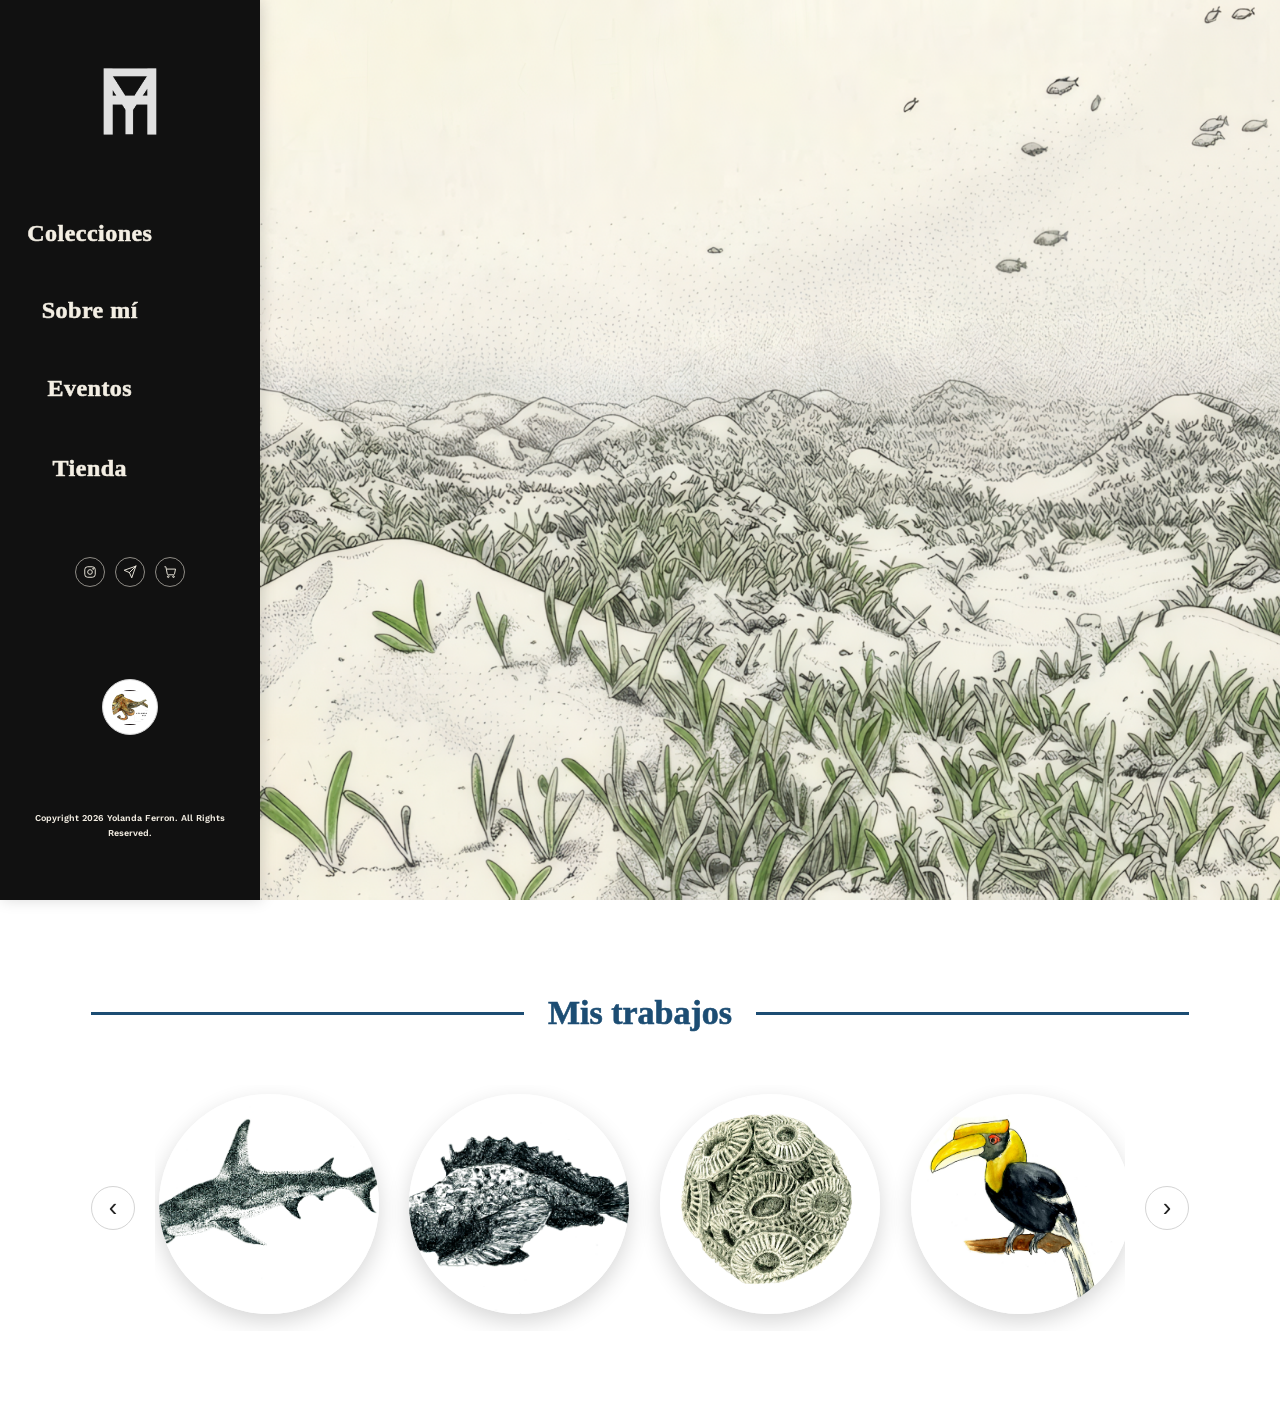
==== commit e4077634: "version definitiva" ====
--- a/index.html
+++ b/index.html
@@ -44,9 +44,10 @@
           <svg viewBox="0 0 24 24" fill="none" stroke="currentColor" stroke-width="1.6"><circle cx="9" cy="20" r="1.4"/><circle cx="18" cy="20" r="1.4"/><path d="M2.5 3h2.4l2.4 12.2a2 2 0 0 0 2 1.6h8.4a2 2 0 0 0 2-1.6L21.5 7H6"/></svg>
         </a>
       </div>
-      <div class="sidebar-card">
+      <div class="footer-avatar sidebar-avatar" id="footerAvatar" role="button" tabindex="0" aria-label="Ampliar tarjeta de presentación" aria-expanded="false">
         <img src="ilustraciones/Página web/tarjeta visita/1000272095_da65266ea45e1a1eca62cc684cea600b-23_3_2026, 23_16_10.jpg" alt="Tarjeta de presentación">
       </div>
+      <div class="avatar-backdrop" id="avatarBackdrop"></div>
       <p class="footer-copyright sidebar-copyright">Copyright 2026 Yolanda Ferron. All Rights Reserved.</p>
     </div>
   </header>
@@ -110,6 +111,24 @@
     e.preventDefault();
     document.body.classList.toggle('menu-collapsed');
   });
+
+  const footerAvatar = document.getElementById('footerAvatar');
+  const avatarBackdrop = document.getElementById('avatarBackdrop');
+  function setAvatarExpanded(expand) {
+    footerAvatar.classList.toggle('is-expanded', expand);
+    avatarBackdrop.classList.toggle('is-visible', expand);
+    footerAvatar.setAttribute('aria-expanded', expand);
+  }
+  footerAvatar.addEventListener('click', () => {
+    setAvatarExpanded(!footerAvatar.classList.contains('is-expanded'));
+  });
+  footerAvatar.addEventListener('keydown', (e) => {
+    if (e.key === 'Enter' || e.key === ' ') {
+      e.preventDefault();
+      setAvatarExpanded(!footerAvatar.classList.contains('is-expanded'));
+    }
+  });
+  avatarBackdrop.addEventListener('click', () => setAvatarExpanded(false));
 </script>
 
 </body>
--- a/style.css
+++ b/style.css
@@ -54,15 +54,14 @@
       display:block;font-size:9px;font-weight:600;color:#f4efe4;
       margin:.8em 0 0;
     }
-    body.home-page .sidebar-card{
-      width:56px;height:56px;border-radius:50%;overflow:hidden;flex:none;
-      margin:1.4em 0 0;border:1px solid rgba(244,239,228,.5);
-    }
-    body.home-page .sidebar-card img{width:100%;height:100%;object-fit:cover;display:block;}
+    /* tarjeta de presentación, pequeña en el menú, con el mismo visualizador de antes */
+    body.home-page .sidebar-avatar:not(.is-expanded){
+      width:56px;height:56px;margin:1.4em 0 0;flex:none;
+    }
     /* el menú entero (fondo, texto, redes, tarjeta y copyright) se retrae/extiende al pinchar el logo: solo queda el logo */
     body.home-page .header-nav,
     body.home-page .header-social,
-    body.home-page .sidebar-card,
+    body.home-page .sidebar-avatar,
     body.home-page .sidebar-copyright{
       overflow:hidden;max-height:600px;opacity:1;
       transition:max-height .35s ease,opacity .3s ease,margin .35s ease;
@@ -71,7 +70,7 @@
     body.home-page.menu-collapsed .hero-stack{margin-left:96px;}
     body.home-page.menu-collapsed .header-nav,
     body.home-page.menu-collapsed .header-social,
-    body.home-page.menu-collapsed .sidebar-card,
+    body.home-page.menu-collapsed .sidebar-avatar,
     body.home-page.menu-collapsed .sidebar-copyright{
       max-height:0;opacity:0;margin:0;pointer-events:none;
     }
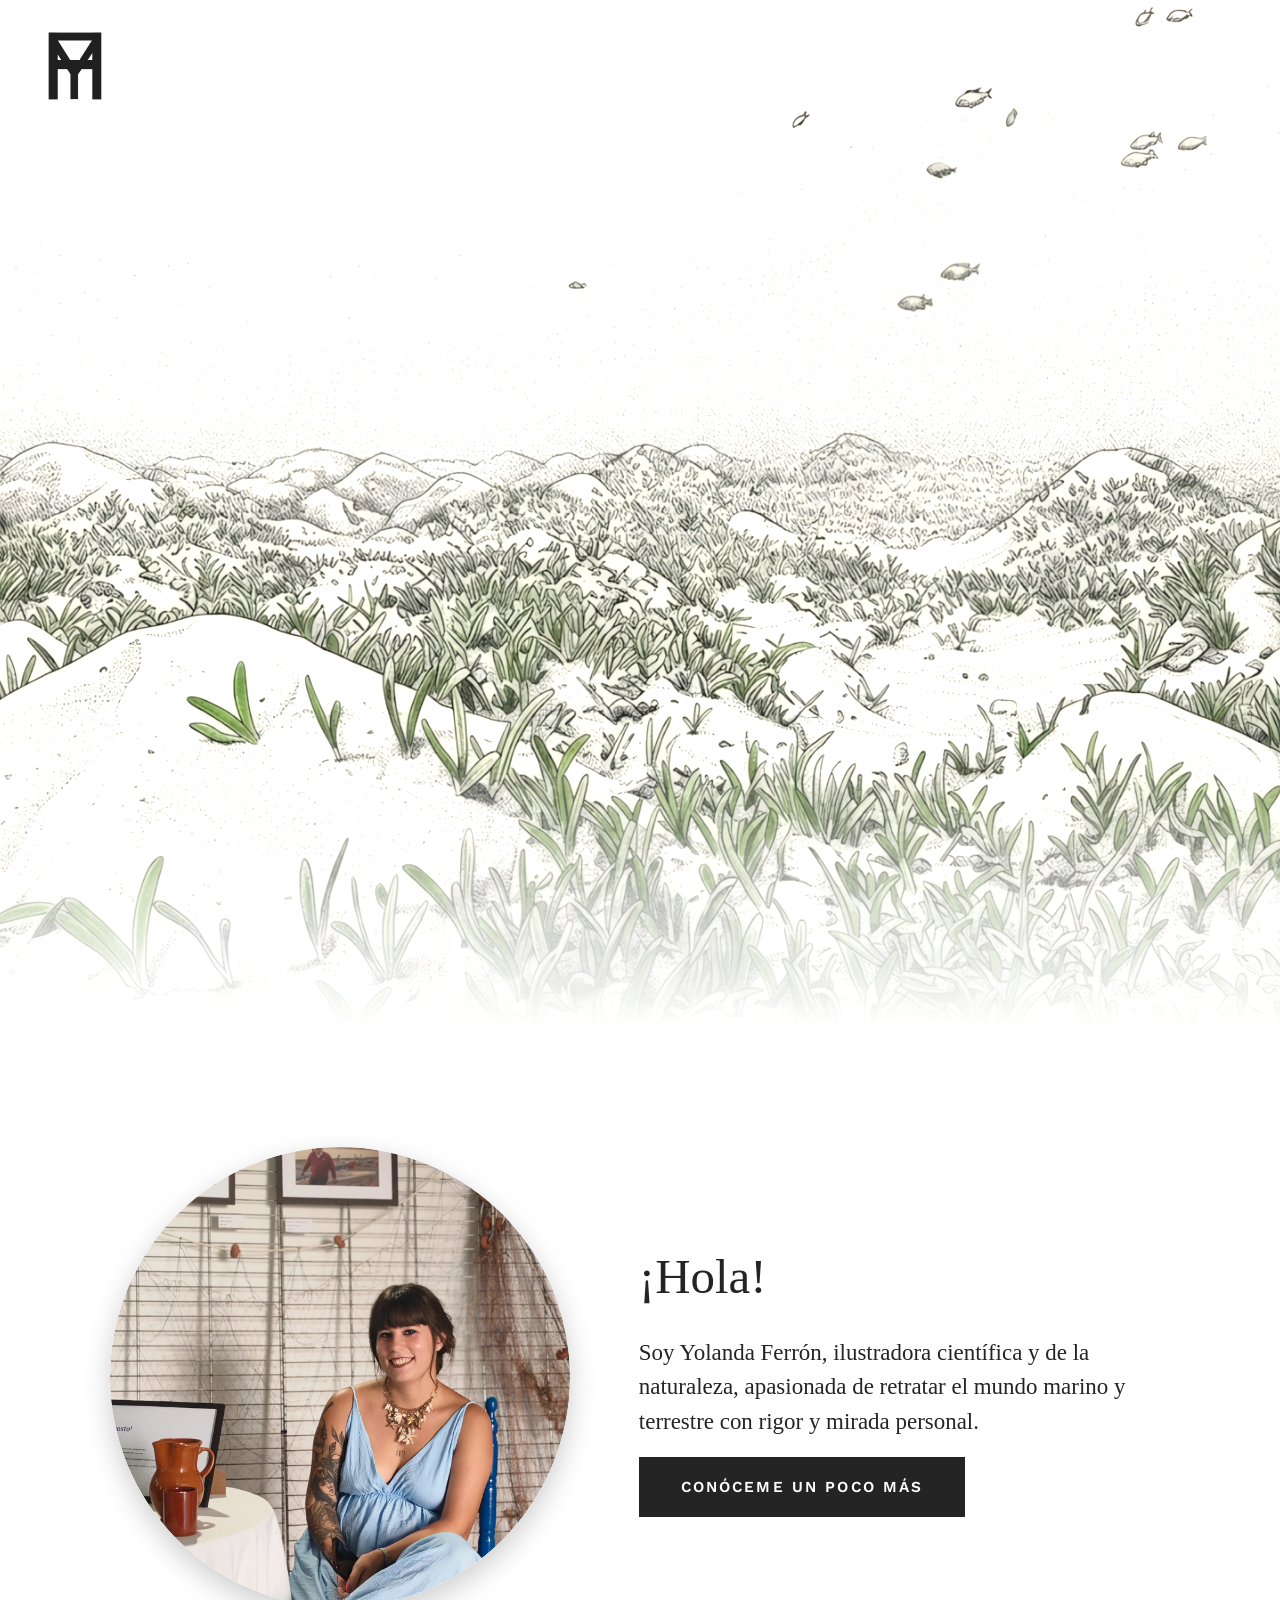
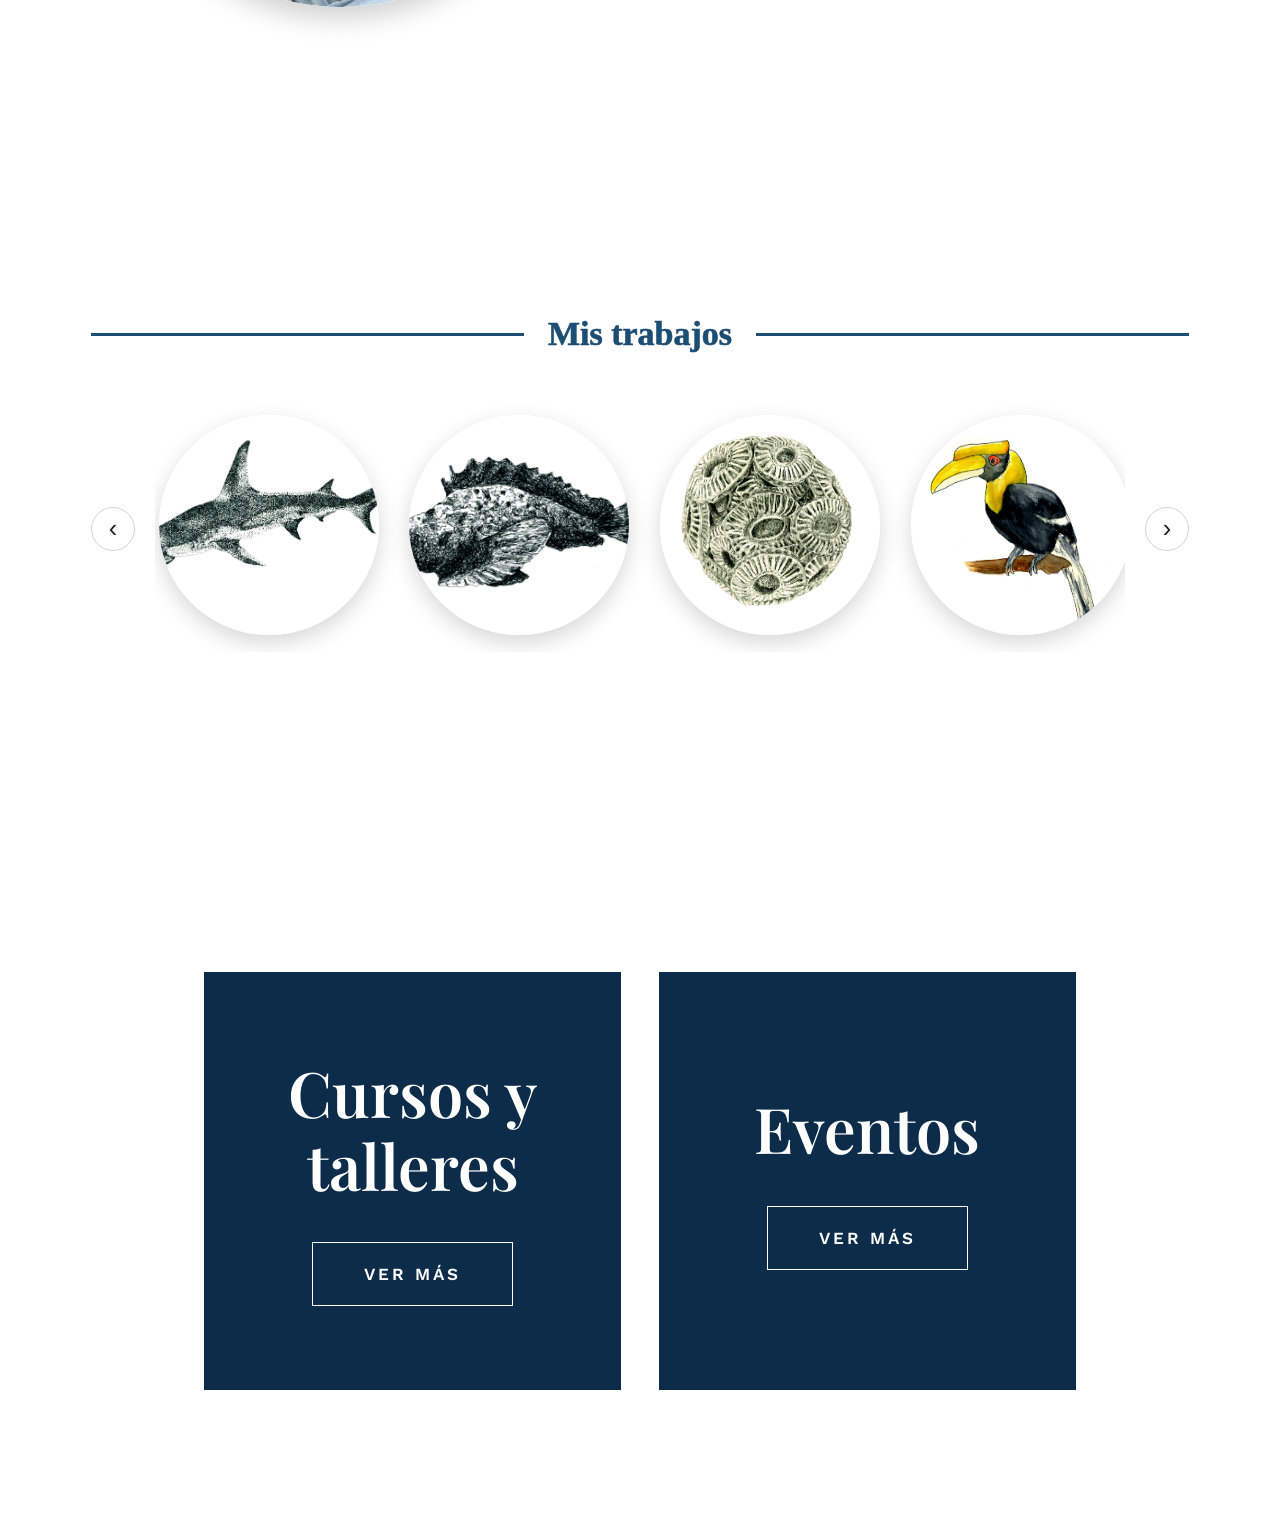
==== commit 8635aa0b: "Pruebas definitivas" ====
--- a/index.html
+++ b/index.html
@@ -3,7 +3,7 @@
 <head>
 <meta charset="UTF-8">
 <meta name="viewport" content="width=device-width, initial-scale=1.0">
-<title>yolanda_arte</title>
+<title>arte-yolanda</title>
 <meta name="description" content="Ilustrador/a científico/a y de la naturaleza. [Breve descripción de tu trabajo y a quién ayudas].">
 <link rel="icon" type="image/png" href="ilustraciones/Página web/Logo Yolanda/logo sin fondo.png">
 <link rel="preconnect" href="https://fonts.googleapis.com">
@@ -11,7 +11,7 @@
 <link href="https://fonts.googleapis.com/css2?family=Playfair+Display:wght@500;600;700&family=Cormorant+Garamond:wght@500;600;700&family=Work+Sans:wght@400;500;600&family=Dancing+Script:wght@600;700&family=Homemade+Apple&family=Rouge+Script&family=Sancreek&family=Yuji+Boku&display=swap" rel="stylesheet">
 <link rel="stylesheet" href="style.css">
 </head>
-<body class="home-page">
+<body class="home-page menu-collapsed">
 
   <!-- CABECERA -->
   <header class="site-header">
@@ -27,7 +27,7 @@
       <nav class="main-nav header-nav" id="mainNav">
         <ul>
           <li><a href="colecciones.html">Colecciones</a></li>
-          <li><a class="nav-cta" href="sobre-mi.html">Sobre mí</a></li>
+          <li><a class="nav-cta" href="#sobre-mi">Sobre mí</a></li>
           <li><a href="#eventos">Eventos</a></li>
           <li><a href="tienda.html">Tienda</a></li>
         </ul>
@@ -59,6 +59,24 @@
     </div>
   </div>
 
+  <!-- SOBRE MÍ (la página completa, tal cual, con un margen blanco alrededor) -->
+  <div id="sobre-mi" class="index-sobremi-wrap">
+    <main class="about-split about-split--embed">
+      <div class="about-content">
+        <div class="about-header-row">
+          <div class="about-intro">
+            <h1>¡Hola!</h1>
+            <p class="about-lead">Soy Yolanda Ferrón, ilustradora científica y de la naturaleza, apasionada de retratar el mundo marino y terrestre con rigor y mirada personal.</p>
+            <a class="about-cta" href="sobre-mi.html">Conóceme un poco más</a>
+          </div>
+          <div class="about-portrait">
+            <img id="aboutPortraitImg" src="ilustraciones/Página web/WhatsApp Image 2026-03-02 at 00.36.45.jpg" alt="Retrato de Yolanda Ferrón">
+          </div>
+        </div>
+      </div>
+    </main>
+  </div>
+
   <!-- MIS TRABAJOS: carrusel con ventanas circulares -->
   <section id="obras" class="index-section index-works">
     <div class="wrap">
@@ -76,6 +94,26 @@
           <div class="works-item"><img src="ilustraciones/Página web/animales NO marinos/Iguana_Yolanda Ferrón.jpg" alt="Iguana"></div>
         </div>
         <button class="works-arrow works-arrow--next" id="worksNext" aria-label="Siguiente">›</button>
+      </div>
+    </div>
+  </section>
+
+  <!-- ACCIONES: cursos y eventos -->
+  <section class="index-section index-actions">
+    <div class="wrap">
+      <div class="action-buttons">
+        <a class="action-card" href="#">
+          <span class="action-card-inner">
+            <span class="action-card-title">Cursos y talleres</span>
+            <span class="action-card-more">Ver más</span>
+          </span>
+        </a>
+        <a class="action-card" href="#eventos">
+          <span class="action-card-inner">
+            <span class="action-card-title">Eventos</span>
+            <span class="action-card-more">Ver más</span>
+          </span>
+        </a>
       </div>
     </div>
   </section>
@@ -112,6 +150,11 @@
     document.body.classList.toggle('menu-collapsed');
   });
 
+  const portraitImages = ['ilustraciones/Yolandapagina.jpeg'];
+  const portraitIndex = Number(sessionStorage.getItem('aboutPortraitIndex') || 0) % portraitImages.length;
+  sessionStorage.setItem('aboutPortraitIndex', (portraitIndex + 1) % portraitImages.length);
+  document.getElementById('aboutPortraitImg').src = portraitImages[portraitIndex];
+
   const footerAvatar = document.getElementById('footerAvatar');
   const avatarBackdrop = document.getElementById('avatarBackdrop');
   function setAvatarExpanded(expand) {
--- a/style.css
+++ b/style.css
@@ -30,7 +30,7 @@
     width:260px;height:100vh;z-index:10;
     background:#111;
     box-shadow:2px 0 14px rgba(0,0,0,.15);
-    transition:width .4s ease;
+    transition:width .4s ease,background .35s ease,box-shadow .35s ease;
   }
   body.home-page .header-bottom-inner{
     flex-direction:column;align-items:center;justify-content:space-between;
@@ -38,9 +38,9 @@
   }
   body.home-page .header-nav{margin-left:0;width:100%;}
   body.home-page .header-nav a{
-    font-family:var(--nav-font);font-weight:700;
-    -webkit-text-stroke:.6px currentColor;
-    font-size:24px;color:#f4efe4;
+    font-family:var(--nav-font);font-weight:400;
+    -webkit-text-stroke:0;
+    font-size:23px;color:#f4efe4;
   }
   body.home-page .header-nav a:hover{color:#d8cdb8;}
   body.home-page .header-nav ul{flex-direction:column;align-items:center;gap:2.4em;}
@@ -66,8 +66,12 @@
       overflow:hidden;max-height:600px;opacity:1;
       transition:max-height .35s ease,opacity .3s ease,margin .35s ease;
     }
-    body.home-page.menu-collapsed .site-header{width:96px;}
-    body.home-page.menu-collapsed .hero-stack{margin-left:96px;}
+    /* menú recogido: solo el logo, sin el fondo negro ni la sombra */
+    body.home-page.menu-collapsed .site-header{
+      width:150px;height:auto;background:transparent;box-shadow:none;
+    }
+    body.home-page.menu-collapsed .header-bottom-inner{padding:1.4em 1.4em;height:auto;}
+    body.home-page.menu-collapsed .logo img{filter:none;}
     body.home-page.menu-collapsed .header-nav,
     body.home-page.menu-collapsed .header-social,
     body.home-page.menu-collapsed .sidebar-avatar,
@@ -75,7 +79,9 @@
       max-height:0;opacity:0;margin:0;pointer-events:none;
     }
   }
-  body.home-page .hero-stack{margin-left:260px;transition:margin-left .4s ease;}
+  /* la portada ocupa siempre todo el ancho; el menú va superpuesto, así la imagen
+     no se reescala (ni cambia de definición) al recoger/desplegar el menú */
+  body.home-page .hero-stack{margin-left:0;}
   @media(max-width:760px){
     body.home-page .site-header{
       position:absolute;top:0;left:0;right:0;width:auto;height:auto;
@@ -197,6 +203,8 @@
     display:flex;flex-direction:column;align-items:center;justify-content:center;
     gap:.5em;padding:2em 0;
   }
+  /* portada única un poco más alta que la pantalla: da recorrido al degradado inferior */
+  .hero-stack--single{min-height:114vh;}
   .hero-main{
     position:relative;z-index:1;
     width:100%;height:auto;
@@ -216,9 +224,16 @@
     object-fit:cover;display:block;
   }
   .hero-photo .hero-photo-main{
-    filter:none;opacity:1;
-    object-fit:cover;object-position:center;
-    padding:0;background:#efe6d5;
+    /* sube los claros a blanco sin perder nitidez: más brillo + más contraste, menos calidez */
+    filter:brightness(1.1) contrast(1.14) saturate(.82);opacity:1;
+    object-fit:cover;object-position:center 38%;
+    padding:0;background:#ffffff;
+  }
+  /* degradado al blanco en la parte baja de la portada para disimular el corte con "sobre mí" */
+  .hero-stack--single .hero-photo::after{
+    content:"";position:absolute;left:0;right:0;bottom:0;height:30vh;z-index:3;
+    pointer-events:none;
+    background:linear-gradient(to bottom, rgba(255,255,255,0) 0%, rgba(255,255,255,.65) 55%, #ffffff 100%);
   }
 
 
@@ -262,8 +277,13 @@
     opacity:.35;filter:grayscale(1) brightness(1.8) contrast(1.5);
   }
 
-  /* ---------- secciones de una sola página (index) ---------- */
-  .index-section{padding:5em 0;}
+  /* ---------- secciones de una sola página (index): cada una ocupa una pantalla ---------- */
+  .index-section{
+    padding:2.5em 0;
+    min-height:78vh;
+    display:flex;flex-direction:column;justify-content:center;
+  }
+  @media(max-width:760px){ .index-section{padding:2em 0;min-height:0;} }
 
   /* separador con línea a cada lado: ------ Mis trabajos ------ */
   .section-divider{display:flex;align-items:center;gap:1.4em;margin:0 0 2.6em;}
@@ -277,6 +297,38 @@
   /* toda la sección "Mis trabajos" lleva a la página de colecciones */
   .index-works{cursor:pointer;}
 
+  /* tarjetas grandes y cuadradas: cursos y eventos (estilo imagen + "ver más") */
+  .index-actions .wrap{max-width:1560px;}
+  .action-buttons{display:flex;gap:2.2em;justify-content:center;align-items:stretch;flex-wrap:nowrap;}
+  .action-card{
+    position:relative;flex:1 1 0;min-width:0;
+    width:auto;max-width:720px;aspect-ratio:1/1;
+    display:flex;align-items:center;justify-content:center;overflow:hidden;
+    background:#0c2c49;
+    transition:background .25s ease,transform .25s ease;
+  }
+  .action-card:hover{background:#0f3557;transform:translateY(-5px);}
+  .action-card-inner{
+    position:relative;z-index:1;display:flex;flex-direction:column;align-items:center;
+    gap:2.4em;padding:2em;text-align:center;
+  }
+  .action-card-title{
+    font-family:var(--heading-font);font-weight:600;font-size:3.7em;line-height:1.15;color:#fff;
+  }
+  .action-card-more{
+    font-family:var(--body-font);font-size:1em;font-weight:600;
+    letter-spacing:.18em;text-transform:uppercase;color:#fff;
+    border:1.5px solid #fff;padding:1em 3em;
+    transition:background .2s ease,color .2s ease;
+  }
+  .action-card:hover .action-card-more{background:#fff;color:#0c2c49;}
+  @media(max-width:760px){
+    .action-buttons{gap:1em;}
+    .action-card-inner{gap:1.3em;padding:1em;}
+    .action-card-title{font-size:1.5em;}
+    .action-card-more{font-size:.8em;padding:.7em 1.4em;letter-spacing:.12em;}
+  }
+
   /* carrusel de obras, ventanas circulares */
   .works-carousel{display:flex;align-items:center;gap:1.2em;}
   .works-track{
@@ -304,25 +356,49 @@
   }
 
   /* ---------- "sobre mí" embebido en el index, con margen blanco alrededor ---------- */
-  .index-sobremi-wrap{background:var(--paper);padding:3.5em 1em 3em;}
-  @media(max-width:760px){ .index-sobremi-wrap{padding:1.6em 1.2em 1.2em;} }
-  /* dentro del index la página no debe ocupar toda la ventana ni usar un fondo fijo a pantalla completa */
+  .index-sobremi-wrap{
+    background:var(--paper);padding:2.5em 1em;
+    min-height:78vh;display:flex;flex-direction:column;justify-content:center;
+  }
+  @media(max-width:760px){ .index-sobremi-wrap{padding:2.5em 1.2em;min-height:0;} }
+  /* dentro del index la página no debe ocupar toda la ventana ni usar fondo */
   .about-split.about-split--embed{min-height:0;isolation:isolate;}
-  .about-split.about-split--embed::before{position:absolute;opacity:.22;background-size:380% 170%;}
-  .about-split--embed .about-header-row{gap:10em;}
-  .about-split--embed .about-intro{margin-left:1.5em;}
-  .about-split--embed .about-content{justify-content:flex-start;gap:1.4em;}
-  /* sin panel de imagen a la izquierda; el retrato pasa a la izquierda, cuadrado y más grande */
-  .about-split--embed .about-content{flex:1 1 100%;}
+  .about-split.about-split--embed::before{display:none;}
+  .about-split--embed .about-content{flex:1 1 100%;padding:0;align-items:center;gap:1.6em;}
+  .about-split--embed .about-header-row{
+    flex-direction:row;align-items:center;justify-content:center;
+    gap:4.5em;flex-wrap:nowrap;
+    width:100%;max-width:1060px;margin:0 auto;
+  }
+  .about-split--embed .about-intro{
+    flex:1 1 50%;margin:0;display:flex;flex-direction:column;align-items:flex-start;
+    text-align:left;gap:1.2em;
+  }
+  .about-split--embed .about-header-row h1{margin:0;}
+  .about-lead{
+    font-family:'Cormorant Garamond',serif;font-size:1.5em;line-height:1.5;
+    color:var(--ink);margin:0;
+  }
+  .about-cta{
+    display:inline-block;text-decoration:none;
+    font-family:'Work Sans',sans-serif;font-size:1em;font-weight:600;
+    text-transform:uppercase;letter-spacing:.14em;
+    color:var(--paper);background:var(--ink);
+    padding:1em 2.6em;border:2px solid var(--ink);
+    transition:background .2s ease,color .2s ease;
+  }
+  .about-cta:hover{background:var(--paper);color:var(--ink);}
+  @media(max-width:760px){ .about-lead{font-size:1.3em;} .about-cta{font-size:.9em;padding:.9em 2em;} }
+  /* retrato circular a la izquierda del texto */
   .about-split--embed .about-portrait{
-    order:-1;width:680px;height:680px;border-radius:50%;
+    order:-1;flex:0 0 auto;width:460px;height:460px;max-width:48%;aspect-ratio:1/1;
+    border-radius:50%;margin:0;
   }
   .about-split--embed .about-portrait img{border-radius:50%;}
-  @media(max-width:1100px){
-    .about-split--embed .about-portrait{width:480px;height:480px;}
-  }
-  @media(max-width:760px){
-    .about-split--embed .about-portrait{width:100%;height:auto;aspect-ratio:1/1;margin:0 auto;}
+  @media(max-width:760px){
+    .about-split--embed .about-header-row{flex-direction:column;gap:2em;text-align:center;}
+    .about-split--embed .about-intro{align-items:center;text-align:center;}
+    .about-split--embed .about-portrait{width:280px;height:280px;max-width:85%;}
   }
 
   /* ---------- sobre mí ---------- */
@@ -340,32 +416,41 @@
   }
   .about-content{
     position:relative;z-index:1;font-size:90%;
-    flex:1 1 63%;padding:2.5em 3.5em 3.5em;
-    display:flex;flex-direction:column;justify-content:space-between;gap:.6em;
+    flex:1 1 63%;padding:9em 3.5em 3.5em;
+    display:flex;flex-direction:column;justify-content:flex-start;gap:2em;
   }
   .about-header-row{
-    display:flex;justify-content:space-between;align-items:flex-start;
-    gap:2em;flex-wrap:wrap;
-  }
-  .about-intro{flex:1;min-width:0;}
+    display:flex;justify-content:center;align-items:center;
+    gap:3.5em;flex-wrap:nowrap;
+    width:100%;max-width:980px;margin:0 auto;
+  }
+  .about-intro{flex:1 1 50%;min-width:0;}
   .about-header-row h1{font-family:'Homemade Apple', cursive;font-size:3.2em;font-weight:400;margin:0 0 1em;}
   .about-portrait{
-    width:500px;height:500px;border-radius:50%;overflow:hidden;flex:none;
-    margin-top:.8em;
-    box-shadow:0 6px 18px rgba(0,0,0,.18);
+    order:-1;flex:1 1 50%;
+    width:100%;max-width:440px;aspect-ratio:1/1;height:auto;
+    border-radius:0;overflow:hidden;
+    box-shadow:0 10px 28px rgba(0,0,0,.20);
   }
   .about-portrait img{
-    width:100%;height:100%;border-radius:50%;object-fit:cover;display:block;
+    width:100%;height:100%;border-radius:0;object-fit:cover;display:block;
+  }
+  .about-contact{width:100%;max-width:980px;margin-left:auto;margin-right:auto;}
+  @media(max-width:900px){
+    .about-header-row{flex-direction:column;gap:2em;}
+    .about-intro,.about-portrait{flex:1 1 100%;}
+    .about-portrait{max-width:380px;}
   }
   .about-text p{margin:0 0 1.1em;max-width:42ch;color:var(--ink);}
   .about-signature{
     font-family:'Homemade Apple', cursive;font-size:1.8em;font-weight:400;
-    margin:.4em 0 0;color:var(--ink);
+    margin:.4em auto 0;color:var(--ink);
+    width:100%;max-width:980px;text-align:right;
   }
   @media(max-width:760px){
     .about-split{flex-direction:column;min-height:0;}
     .about-bgpanel{height:220px;}
-    .about-content{padding:2.5em 1.2em;}
+    .about-content{padding:7em 1.2em 2.5em;}
   }
 
   /* cuadro de contacto, dentro de la columna de texto, debajo de la foto redonda */
@@ -450,9 +535,9 @@
   body.lightbox-open{overflow:hidden;}
 
   /* ---------- tienda (deshabilitada) ---------- */
-  .shop-disabled{padding:6em 0;}
+  .shop-disabled{padding:2.5em 0 6em;}
   .shop-disabled .wrap{
-    display:flex;align-items:center;gap:4em;
+    display:flex;align-items:flex-start;gap:4em;
   }
   .shop-text{flex:1 1 50%;min-width:0;}
   .shop-badge{
@@ -476,7 +561,7 @@
     box-shadow:0 12px 30px rgba(0,0,0,.15);
   }
   @media(max-width:760px){
-    .shop-disabled{padding:3em 0;}
+    .shop-disabled{padding:1.5em 0 3em;}
     .shop-disabled .wrap{flex-direction:column-reverse;gap:2em;}
     .shop-image img{max-width:320px;}
   }
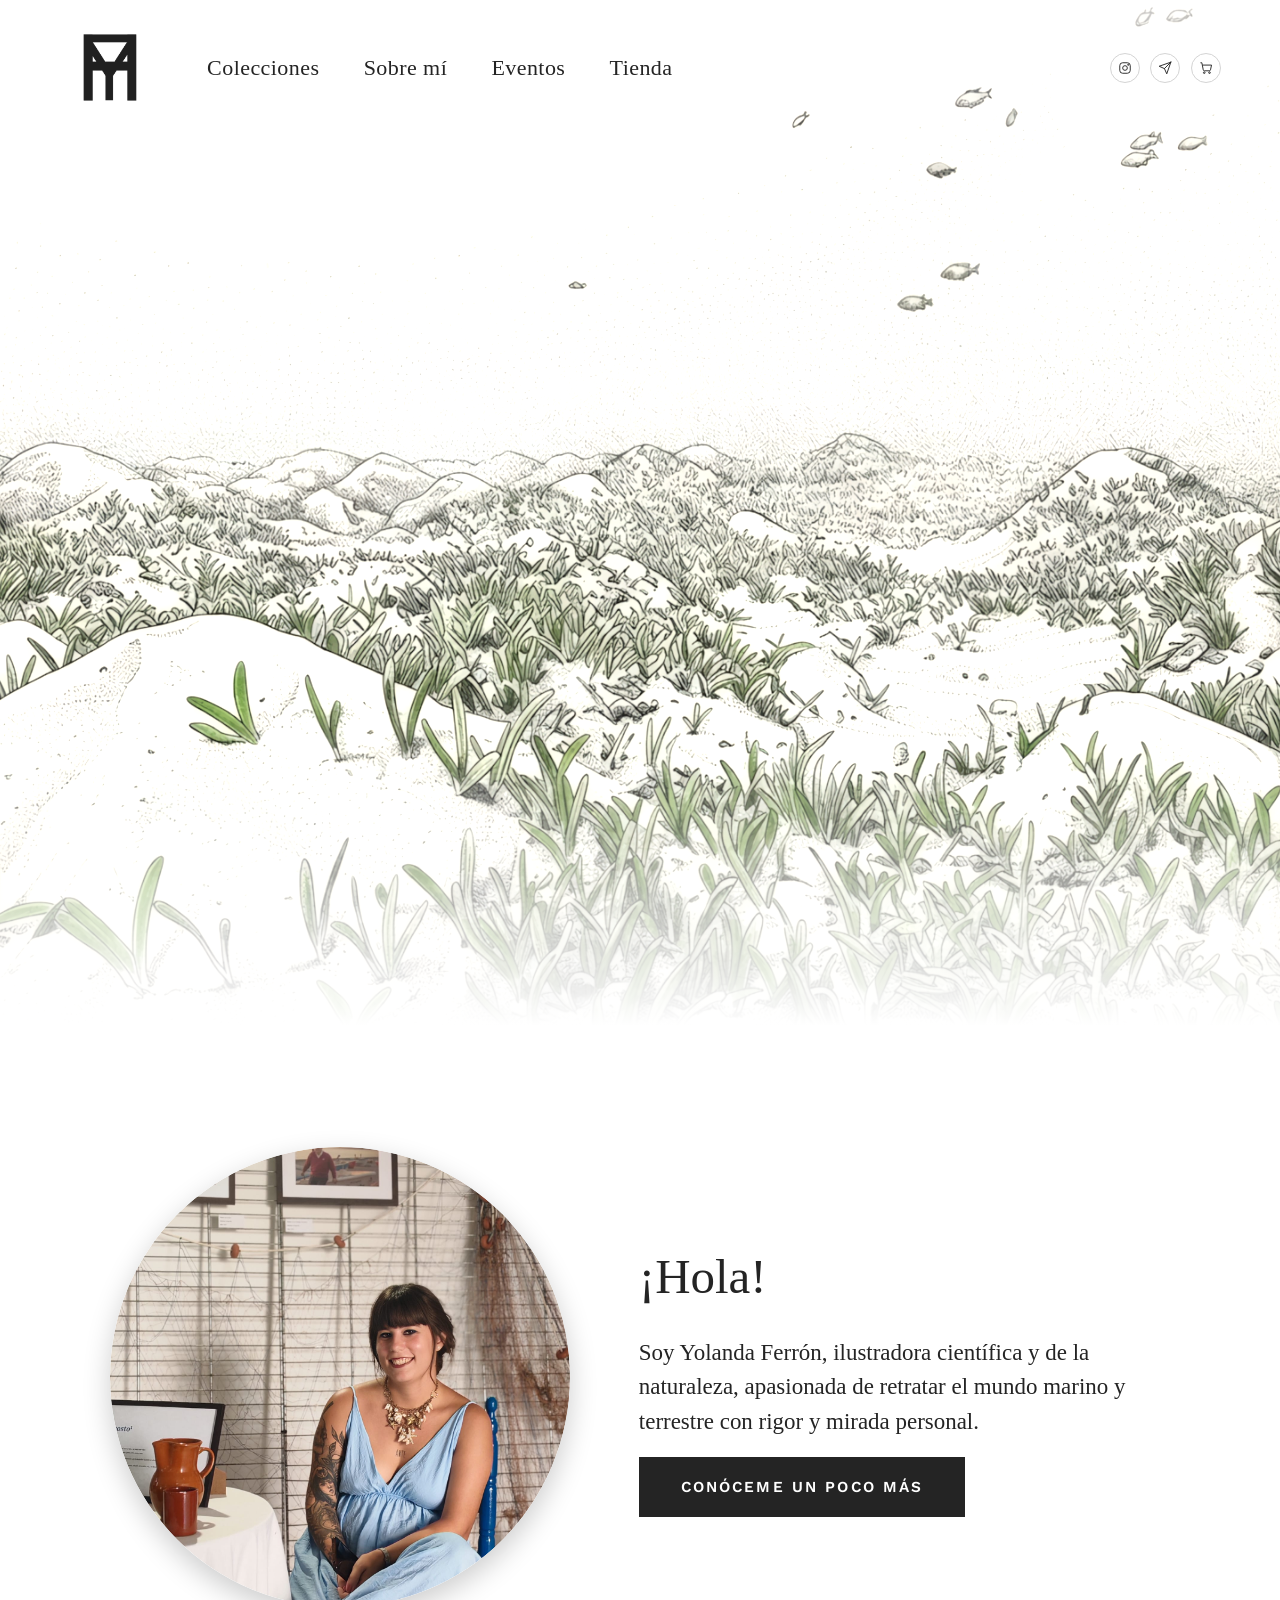
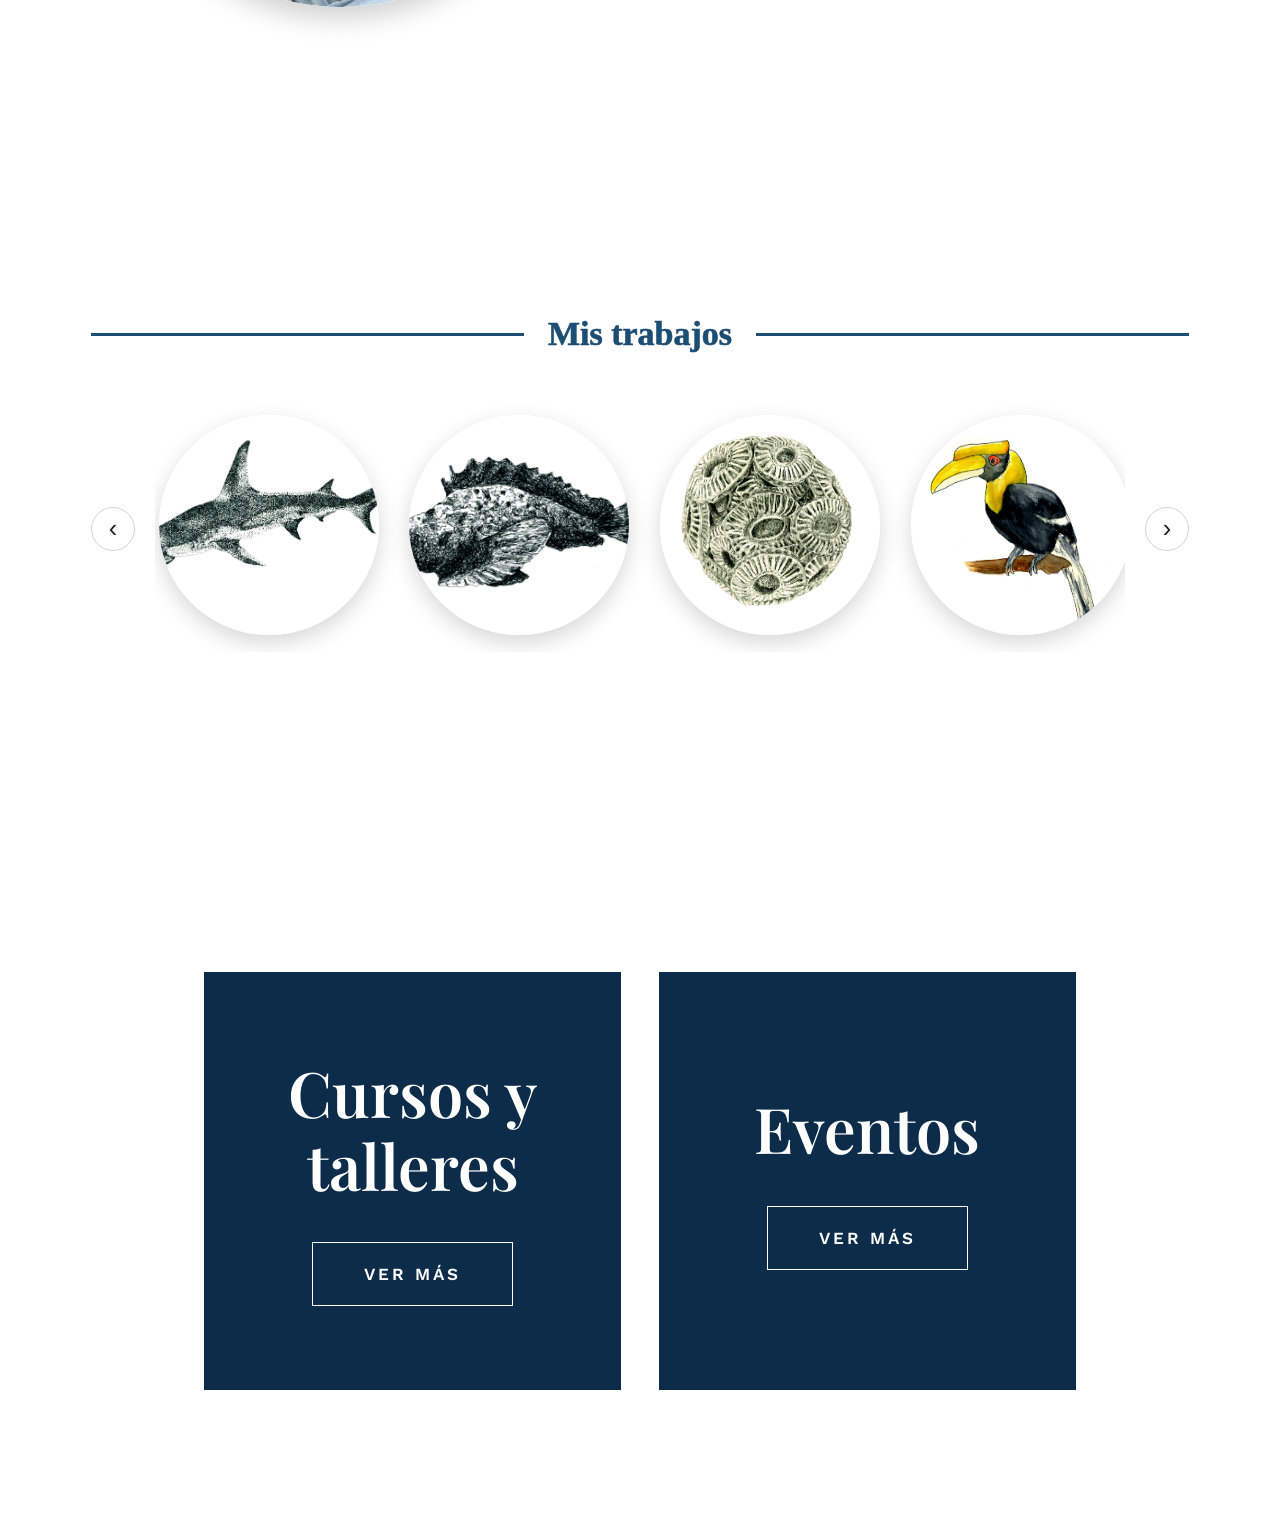
==== commit 84600e1c: "Preemio sorpresa" ====
--- a/index.html
+++ b/index.html
@@ -11,7 +11,7 @@
 <link href="https://fonts.googleapis.com/css2?family=Playfair+Display:wght@500;600;700&family=Cormorant+Garamond:wght@500;600;700&family=Work+Sans:wght@400;500;600&family=Dancing+Script:wght@600;700&family=Homemade+Apple&family=Rouge+Script&family=Sancreek&family=Yuji+Boku&display=swap" rel="stylesheet">
 <link rel="stylesheet" href="style.css">
 </head>
-<body class="home-page menu-collapsed">
+<body class="home-page">
 
   <!-- CABECERA -->
   <header class="site-header">
@@ -57,6 +57,7 @@
     <div class="hero-photo">
       <img class="hero-photo-main" id="heroPhotoMain" src="ilustraciones/fondo 4.png" alt="Ilustración de fondo">
     </div>
+    <a class="hero-prize" id="heroPrize" href="felicidades.html" aria-label="Sorpresa">·</a>
   </div>
 
   <!-- SOBRE MÍ (la página completa, tal cual, con un margen blanco alrededor) -->
@@ -70,7 +71,7 @@
             <a class="about-cta" href="sobre-mi.html">Conóceme un poco más</a>
           </div>
           <div class="about-portrait">
-            <img id="aboutPortraitImg" src="ilustraciones/Página web/WhatsApp Image 2026-03-02 at 00.36.45.jpg" alt="Retrato de Yolanda Ferrón">
+            <img id="aboutPortraitImg" src="ilustraciones/Yolandapagina.jpeg" alt="Retrato de Yolanda Ferrón">
           </div>
         </div>
       </div>
@@ -145,15 +146,14 @@
     menuToggle.setAttribute('aria-expanded', isOpen);
   });
 
-  document.getElementById('logoToggle').addEventListener('click', (e) => {
-    e.preventDefault();
-    document.body.classList.toggle('menu-collapsed');
-  });
+  // el logo simplemente recarga la portada (su href apunta a index.html)
 
-  const portraitImages = ['ilustraciones/Yolandapagina.jpeg'];
-  const portraitIndex = Number(sessionStorage.getItem('aboutPortraitIndex') || 0) % portraitImages.length;
-  sessionStorage.setItem('aboutPortraitIndex', (portraitIndex + 1) % portraitImages.length);
-  document.getElementById('aboutPortraitImg').src = portraitImages[portraitIndex];
+  // botón sorpresa: aparece en un punto al azar de la portada en cada carga
+  const heroPrize = document.getElementById('heroPrize');
+  if (heroPrize) {
+    heroPrize.style.top = (14 + Math.random() * 64).toFixed(1) + '%';
+    heroPrize.style.left = (6 + Math.random() * 86).toFixed(1) + '%';
+  }
 
   const footerAvatar = document.getElementById('footerAvatar');
   const avatarBackdrop = document.getElementById('avatarBackdrop');
--- a/style.css
+++ b/style.css
@@ -23,77 +23,59 @@
   }
   body.no-scroll .hero-stack{height:100vh;}
 
-  /* portada de una sola página: cabecera a la izquierda de la imagen, resto con scroll normal */
+  /* portada de una sola página: cabecera superpuesta sobre la imagen */
   body.home-page{position:relative;}
   body.home-page .site-header{
-    position:absolute;top:0;left:0;right:auto;bottom:auto;
-    width:260px;height:100vh;z-index:10;
-    background:#111;
-    box-shadow:2px 0 14px rgba(0,0,0,.15);
-    transition:width .4s ease,background .35s ease,box-shadow .35s ease;
-  }
-  body.home-page .header-bottom-inner{
-    flex-direction:column;align-items:center;justify-content:space-between;
-    height:100%;padding:3.5em 1.6em;text-align:center;
-  }
-  body.home-page .header-nav{margin-left:0;width:100%;}
+    position:absolute;top:0;left:0;right:0;z-index:10;
+    background:transparent;box-shadow:none;
+  }
   body.home-page .header-nav a{
-    font-family:var(--nav-font);font-weight:400;
-    -webkit-text-stroke:0;
-    font-size:23px;color:#f4efe4;
-  }
-  body.home-page .header-nav a:hover{color:#d8cdb8;}
-  body.home-page .header-nav ul{flex-direction:column;align-items:center;gap:2.4em;}
-  body.home-page .header-social{margin-left:0;margin-top:0;justify-content:center;width:100%;}
+    font-family:var(--nav-font);font-weight:400;-webkit-text-stroke:0;
+  }
+  /* la portada ocupa siempre todo el ancho; el menú va superpuesto */
+  body.home-page .hero-stack{margin-left:0;}
+
+  /* ---- escritorio: menú horizontal superpuesto ---- */
   @media(min-width:761px){
-    body.home-page .logo{cursor:pointer;flex:none;}
-    body.home-page .logo img{filter:invert(1);}
-    body.home-page .header-social a{color:#f4efe4;border-color:rgba(244,239,228,.55);}
-    body.home-page .header-social a:hover{background:rgba(244,239,228,.18);}
-    body.home-page .sidebar-copyright{
-      display:block;font-size:9px;font-weight:600;color:#f4efe4;
-      margin:.8em 0 0;
+    body.home-page .header-bottom-inner{
+      flex-direction:row;align-items:center;justify-content:flex-start;
+      height:auto;padding:1.5em 3.5em;gap:1.4em;text-align:left;
     }
-    /* tarjeta de presentación, pequeña en el menú, con el mismo visualizador de antes */
-    body.home-page .sidebar-avatar:not(.is-expanded){
-      width:56px;height:56px;margin:1.4em 0 0;flex:none;
+    body.home-page .header-nav{margin-left:1.4em;width:auto;}
+    body.home-page .header-nav ul{flex-direction:row;align-items:center;gap:2.6em;}
+    body.home-page .header-nav a{font-size:22px;color:var(--ink);}
+    body.home-page .header-nav a:hover{color:var(--muted);}
+    body.home-page .header-social{margin-left:auto;margin-top:0;width:auto;}
+    body.home-page .header-social a{color:var(--ink);border-color:var(--line);}
+    body.home-page .header-social a:hover{background:var(--accent-hover);}
+    body.home-page .sidebar-avatar,
+    body.home-page .sidebar-copyright{display:none;}
+    /* velo blanco tenue arriba para que el menú oscuro se lea sobre la ilustración */
+    .hero-stack--single .hero-photo::before{
+      content:"";position:absolute;left:0;right:0;top:0;height:18vh;z-index:3;
+      pointer-events:none;
+      background:linear-gradient(to top, rgba(255,255,255,0), rgba(255,255,255,.7));
     }
-    /* el menú entero (fondo, texto, redes, tarjeta y copyright) se retrae/extiende al pinchar el logo: solo queda el logo */
-    body.home-page .header-nav,
-    body.home-page .header-social,
-    body.home-page .sidebar-avatar,
-    body.home-page .sidebar-copyright{
-      overflow:hidden;max-height:600px;opacity:1;
-      transition:max-height .35s ease,opacity .3s ease,margin .35s ease;
-    }
-    /* menú recogido: solo el logo, sin el fondo negro ni la sombra */
-    body.home-page.menu-collapsed .site-header{
-      width:150px;height:auto;background:transparent;box-shadow:none;
-    }
-    body.home-page.menu-collapsed .header-bottom-inner{padding:1.4em 1.4em;height:auto;}
-    body.home-page.menu-collapsed .logo img{filter:none;}
-    body.home-page.menu-collapsed .header-nav,
-    body.home-page.menu-collapsed .header-social,
-    body.home-page.menu-collapsed .sidebar-avatar,
-    body.home-page.menu-collapsed .sidebar-copyright{
-      max-height:0;opacity:0;margin:0;pointer-events:none;
-    }
-  }
-  /* la portada ocupa siempre todo el ancho; el menú va superpuesto, así la imagen
-     no se reescala (ni cambia de definición) al recoger/desplegar el menú */
-  body.home-page .hero-stack{margin-left:0;}
-  @media(max-width:760px){
-    body.home-page .site-header{
-      position:absolute;top:0;left:0;right:0;width:auto;height:auto;
-      background:transparent;box-shadow:none;
-    }
+  }
+
+  /* ---- móvil: hamburguesa + menú desplegable vertical oscuro ---- */
+  @media(max-width:760px){
     body.home-page .header-bottom-inner{
       flex-direction:row;justify-content:flex-start;height:auto;
-      padding:.5em .6em;text-align:left;
+      padding:.5em .6em;text-align:left;flex-wrap:wrap;
     }
-    body.home-page .header-nav ul{flex-direction:column;}
     body.home-page .header-social{margin-top:0;margin-left:auto;}
     body.home-page .hero-stack{margin-left:0;}
+    /* la tarjeta y el copyright son del menú lateral; en móvil estorban */
+    body.home-page .sidebar-avatar,
+    body.home-page .sidebar-copyright{display:none;}
+    /* menú desplegable legible: fondo oscuro tras los enlaces color crema */
+    body.home-page .header-nav{margin-left:0;}
+    body.home-page .main-nav.open{
+      background:#111;border-radius:0 0 10px 10px;padding:.4em 1em 1em;
+    }
+    body.home-page .header-nav ul{flex-direction:column;gap:0;}
+    body.home-page .header-nav a{color:#f4efe4;font-size:22px;}
   }
   a{color:var(--ink);text-decoration:none;}
   img{display:block;max-width:100%;}
@@ -235,6 +217,27 @@
     pointer-events:none;
     background:linear-gradient(to bottom, rgba(255,255,255,0) 0%, rgba(255,255,255,.65) 55%, #ffffff 100%);
   }
+  /* botón sorpresa: minúsculo y discreto, colocado al azar sobre la portada */
+  .hero-prize{
+    position:absolute;z-index:6;top:50%;left:50%;
+    width:16px;height:16px;border-radius:50%;
+    display:flex;align-items:center;justify-content:center;
+    font-size:10px;line-height:1;text-decoration:none;
+    color:rgba(255,255,255,.4);background:rgba(255,255,255,.14);
+    transition:transform .2s ease,background .2s ease,color .2s ease;
+  }
+  .hero-prize:hover{transform:scale(1.7);background:rgba(255,255,255,.92);color:#0c2c49;}
+  /* móvil: la ilustración es apaisada; en vertical, forzarla a pantalla completa
+     la ampliaba muchísimo y salía descuadrada. Se muestra en una ventana con
+     proporción fija y recorte centrado. */
+  @media(max-width:760px){
+    .hero-stack,
+    .hero-stack--single{min-height:0;padding:0;gap:0;}
+    .hero-stack--single .hero-photo{position:relative;inset:auto;aspect-ratio:4/5;width:100%;}
+    .hero-stack--single .hero-photo img{position:absolute;inset:0;}
+    .hero-photo .hero-photo-main{object-position:center center;}
+    .hero-stack--single .hero-photo::after{height:24%;}
+  }
 
 
   /* criaturas repartidas por el fondo, en 3 capas de profundidad */
@@ -607,4 +610,61 @@
   .social-row svg{width:17px;height:17px;}
   .footer-copyright{margin:1em 0 0;font-size:13px;color:var(--muted);}
 
+  /* ---------- página sorpresa "ha ganado una lámina" ---------- */
+  body.prize-page{
+    min-height:100vh;display:flex;flex-direction:column;
+    background:
+      radial-gradient(circle at 12% 18%, rgba(46,196,182,.28), transparent 42%),
+      radial-gradient(circle at 88% 12%, rgba(255,122,89,.26), transparent 40%),
+      radial-gradient(circle at 78% 88%, rgba(255,199,64,.30), transparent 44%),
+      radial-gradient(circle at 20% 82%, rgba(120,115,245,.22), transparent 46%),
+      #fffdf7;
+  }
+  body.prize-page .site-header{position:static;background:transparent;box-shadow:none;}
+  body.prize-page .header-bottom-inner{justify-content:center;padding:1.6em 3.5em;}
+  .prize{
+    flex:1;display:flex;align-items:center;justify-content:center;
+    text-align:center;padding:3em 0 5em;
+  }
+  .prize .wrap{
+    max-width:640px;background:rgba(255,255,255,.72);
+    border:1px solid rgba(255,255,255,.9);border-radius:22px;
+    padding:3em 2.6em;backdrop-filter:blur(4px);
+    box-shadow:0 24px 60px rgba(31,58,92,.16);
+  }
+  .prize-confetti{font-size:2em;letter-spacing:.15em;margin:0 0 .5em;}
+  .prize-kicker{
+    font-family:var(--body-font);text-transform:uppercase;letter-spacing:.22em;
+    font-size:.82em;font-weight:700;margin:0 0 1em;
+    background:linear-gradient(90deg,#2ec4b6,#7873f5 45%,#ff7a59 80%,#ffb400);
+    -webkit-background-clip:text;background-clip:text;color:transparent;
+  }
+  .prize h1{
+    font-size:2.9em;margin:0 0 .35em;line-height:1.14;
+    color:#1f3a5c;
+  }
+  .prize-joke{font-family:'Cormorant Garamond',serif;font-size:1.75em;line-height:1.5;margin:0 0 .3em;color:var(--ink);}
+  .prize-joke strong{
+    background:linear-gradient(120deg,#ff7a59,#ffb400);
+    -webkit-background-clip:text;background-clip:text;color:transparent;
+    font-weight:700;
+  }
+  .prize-sub{color:#5a6b82;margin:0 0 2em;}
+  .prize-cta{
+    display:inline-block;text-decoration:none;
+    font-family:var(--body-font);font-weight:700;text-transform:uppercase;letter-spacing:.12em;
+    color:#fff;background:linear-gradient(120deg,#2ec4b6,#7873f5);
+    border:0;border-radius:999px;
+    padding:1.05em 2.8em;box-shadow:0 12px 26px rgba(120,115,245,.35);
+    transition:transform .2s ease,box-shadow .2s ease,filter .2s ease;
+  }
+  .prize-cta:hover{transform:translateY(-3px);box-shadow:0 18px 34px rgba(120,115,245,.45);filter:saturate(1.1);}
+  .prize-back{display:inline-block;margin-top:1.8em;color:#7b8aa0;font-size:.95em;}
+  .prize-back:hover{color:#1f3a5c;}
+  @media(max-width:760px){
+    .prize .wrap{padding:2.4em 1.5em;}
+    .prize h1{font-size:2.05em;}
+    .prize-joke{font-size:1.4em;}
+  }
+
   :focus-visible{outline:2px dotted var(--ink);outline-offset:2px;}
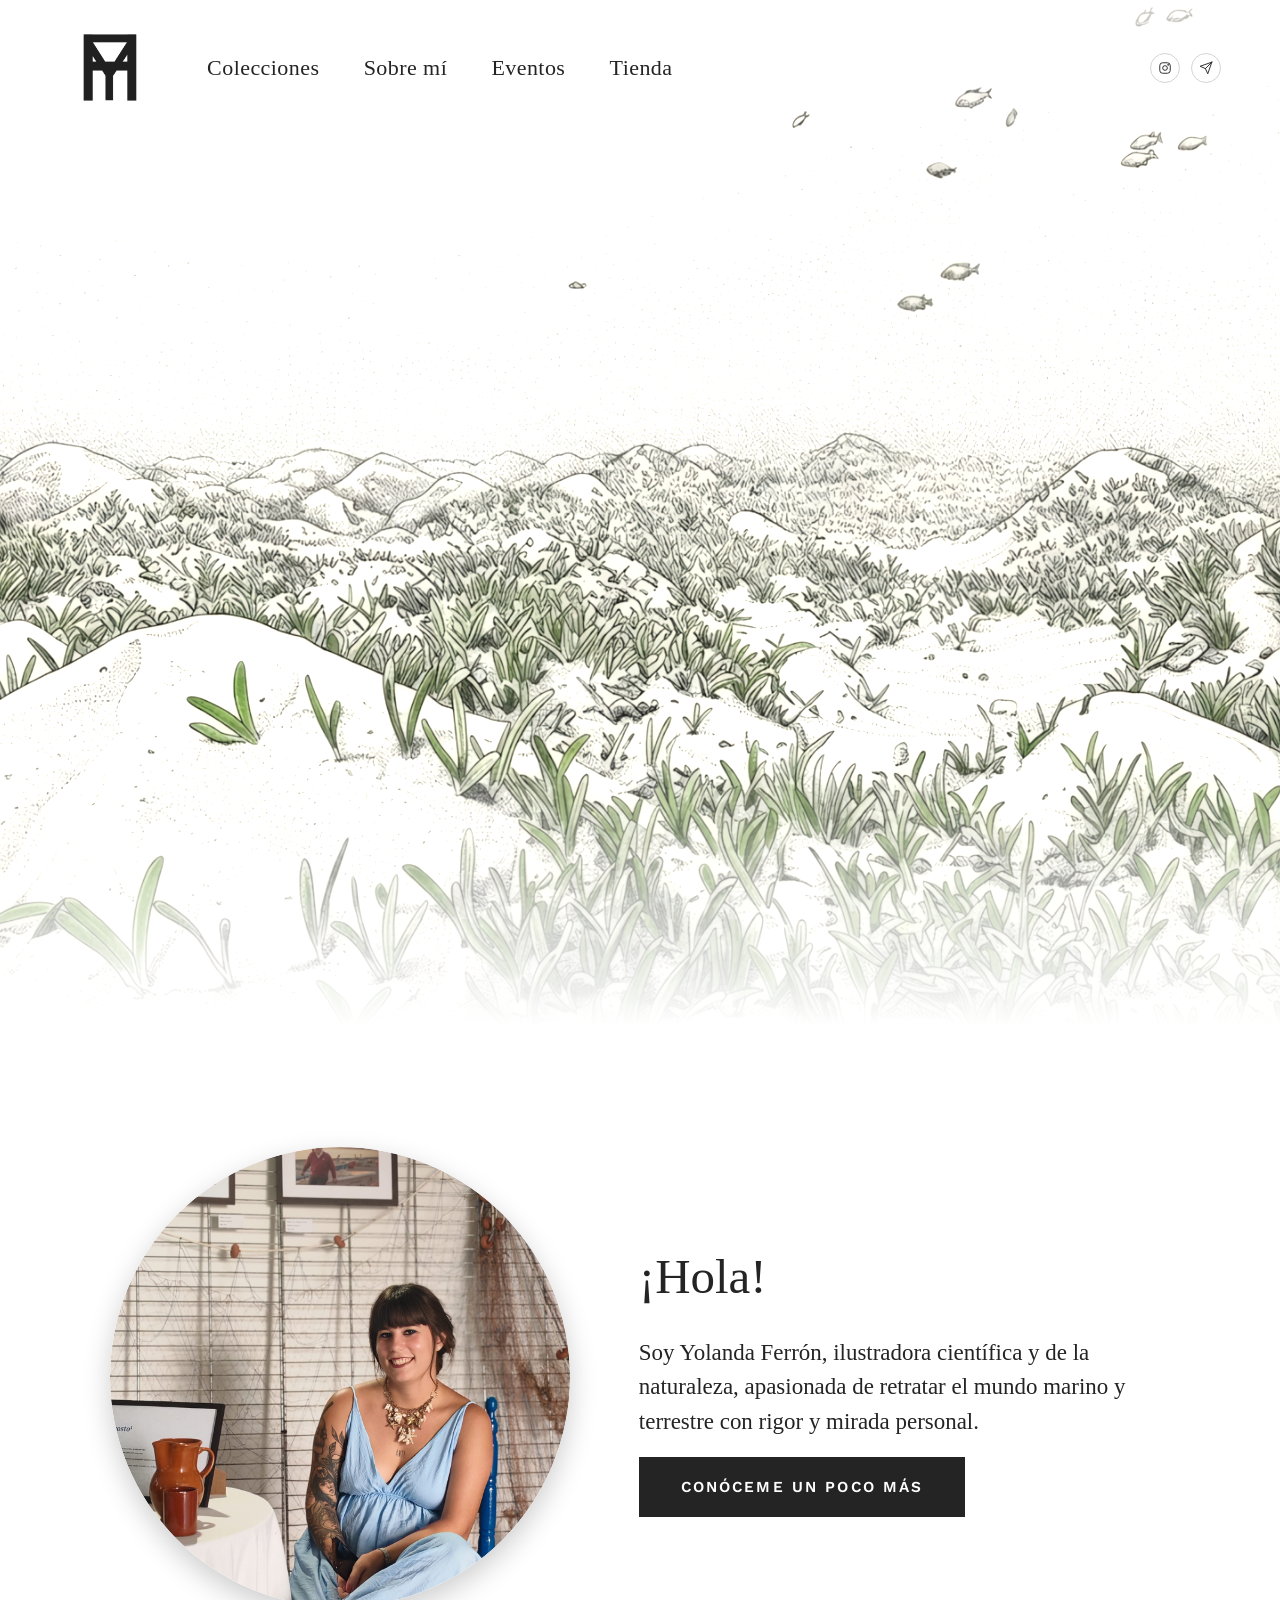
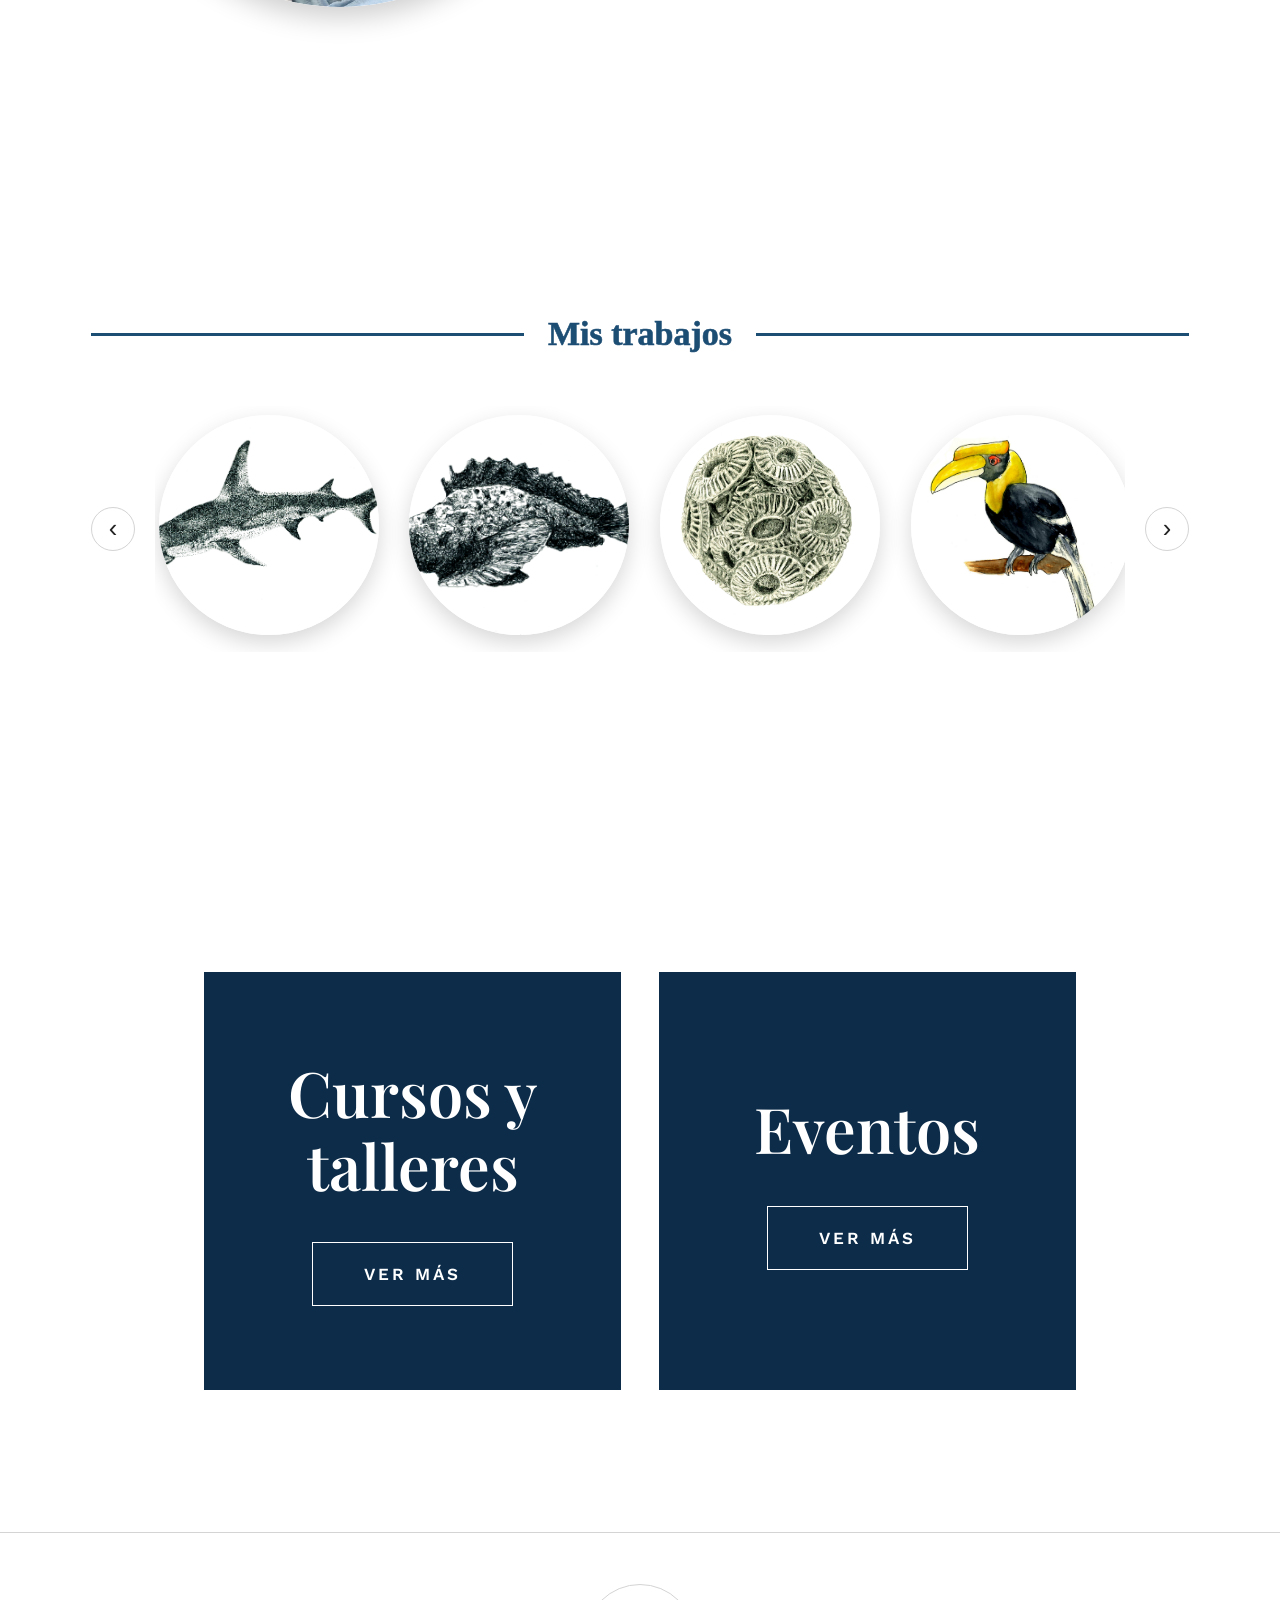
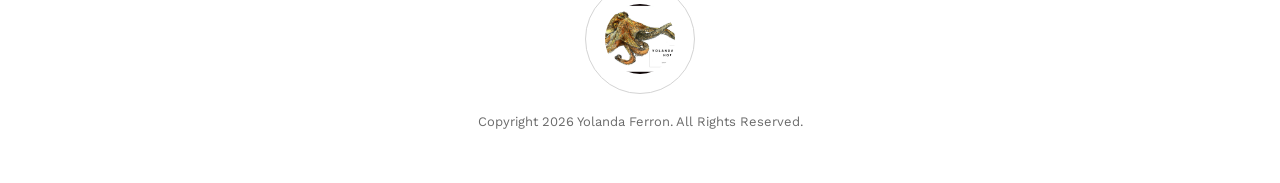
==== commit 2d4e0ce8: "Arreglos" ====
--- a/index.html
+++ b/index.html
@@ -40,15 +40,7 @@
         <a href="#" target="_blank" rel="noopener" aria-label="Telegram">
           <svg viewBox="0 0 24 24" fill="none" stroke="currentColor" stroke-width="1.6" stroke-linecap="round" stroke-linejoin="round"><path d="M22 2 11 13"/><path d="M22 2 15 22l-4-9-9-4 20-7Z"/></svg>
         </a>
-        <a href="/cart" aria-label="Carrito de compra">
-          <svg viewBox="0 0 24 24" fill="none" stroke="currentColor" stroke-width="1.6"><circle cx="9" cy="20" r="1.4"/><circle cx="18" cy="20" r="1.4"/><path d="M2.5 3h2.4l2.4 12.2a2 2 0 0 0 2 1.6h8.4a2 2 0 0 0 2-1.6L21.5 7H6"/></svg>
-        </a>
       </div>
-      <div class="footer-avatar sidebar-avatar" id="footerAvatar" role="button" tabindex="0" aria-label="Ampliar tarjeta de presentación" aria-expanded="false">
-        <img src="ilustraciones/Página web/tarjeta visita/1000272095_da65266ea45e1a1eca62cc684cea600b-23_3_2026, 23_16_10.jpg" alt="Tarjeta de presentación">
-      </div>
-      <div class="avatar-backdrop" id="avatarBackdrop"></div>
-      <p class="footer-copyright sidebar-copyright">Copyright 2026 Yolanda Ferron. All Rights Reserved.</p>
     </div>
   </header>
 
@@ -119,6 +111,15 @@
     </div>
   </section>
 
+  <!-- PIE: tarjeta de presentación y copyright -->
+  <footer>
+    <div class="footer-avatar" id="footerAvatar" role="button" tabindex="0" aria-label="Ampliar tarjeta de presentación" aria-expanded="false">
+      <img src="ilustraciones/Página web/tarjeta visita/1000272095_da65266ea45e1a1eca62cc684cea600b-23_3_2026, 23_16_10.jpg" alt="Tarjeta de presentación">
+    </div>
+    <p class="footer-copyright">Copyright 2026 Yolanda Ferron. All Rights Reserved.</p>
+  </footer>
+  <div class="avatar-backdrop" id="avatarBackdrop"></div>
+
 <script>
   const heroBackgrounds = ['ilustraciones/fondo 3.png', 'ilustraciones/fondo 4.png'];
   const heroIndex = Number(sessionStorage.getItem('heroBgIndex') || 0) % heroBackgrounds.length;
--- a/style.css
+++ b/style.css
@@ -424,14 +424,14 @@
   }
   .about-header-row{
     display:flex;justify-content:center;align-items:center;
-    gap:3.5em;flex-wrap:nowrap;
-    width:100%;max-width:980px;margin:0 auto;
-  }
-  .about-intro{flex:1 1 50%;min-width:0;}
+    gap:9em;flex-wrap:nowrap;
+    width:100%;max-width:1200px;margin:0 auto;
+  }
+  .about-intro{flex:1 1 320px;min-width:260px;}
   .about-header-row h1{font-family:'Homemade Apple', cursive;font-size:3.2em;font-weight:400;margin:0 0 1em;}
   .about-portrait{
-    order:-1;flex:1 1 50%;
-    width:100%;max-width:440px;aspect-ratio:1/1;height:auto;
+    order:-1;flex:0 1 600px;
+    width:100%;max-width:600px;aspect-ratio:1/1;height:auto;
     border-radius:0;overflow:hidden;
     box-shadow:0 10px 28px rgba(0,0,0,.20);
   }
@@ -442,7 +442,7 @@
   @media(max-width:900px){
     .about-header-row{flex-direction:column;gap:2em;}
     .about-intro,.about-portrait{flex:1 1 100%;}
-    .about-portrait{max-width:380px;}
+    .about-portrait{max-width:420px;}
   }
   .about-text p{margin:0 0 1.1em;max-width:42ch;color:var(--ink);}
   .about-signature{
@@ -476,38 +476,94 @@
   .contact-thanks.is-visible{display:block;}
 
   /* ---------- colecciones (expositor) ---------- */
-  .gallery-header .header-bottom-inner{justify-content:center;padding:1.4em 3.5em;}
-  .gallery-header .logo img{width:120px;}
-
-  .collections{padding:2.5em 0 5em;}
+  .gallery-header{border-bottom:1px solid var(--line);}
+  .gallery-header .header-bottom-inner{justify-content:center;padding:1.2em 3.5em;}
+  .gallery-header .logo img{width:110px;}
+
+  .collections{padding:0 0 5em;}
+  .collections-intro{padding:3.5em 0 2.4em;text-align:center;}
+  .collections-kicker{
+    font-family:var(--body-font);font-size:.8em;font-weight:600;
+    letter-spacing:.24em;text-transform:uppercase;color:var(--muted);
+    margin:0 0 .8em;
+  }
   .collections h1{
-    font-family:'Homemade Apple', cursive;font-weight:400;
-    font-size:3.4em;text-align:center;margin-bottom:1.2em;
-  }
-
-  .gallery-group{margin:0 0 4.5em;}
+    font-family:var(--heading-font);font-weight:600;
+    font-size:2.8em;margin:0 0 .5em;
+  }
+  .collections-desc{
+    max-width:46ch;margin:0 auto;color:var(--muted);font-size:1.05em;
+  }
+
+  /* menú de categorías, fijo bajo la cabecera al hacer scroll */
+  .gallery-nav{
+    position:sticky;top:0;z-index:5;
+    background:rgba(255,255,255,.92);backdrop-filter:blur(6px);
+    border-bottom:1px solid var(--line);
+  }
+  .gallery-nav-inner{
+    max-width:1200px;margin:0 auto;padding:0 3.5em;
+    display:flex;gap:2em;overflow-x:auto;scrollbar-width:none;
+  }
+  .gallery-nav-inner::-webkit-scrollbar{display:none;}
+  .gallery-nav a{
+    flex:none;padding:1.1em 0;font-size:.82em;font-weight:600;
+    letter-spacing:.05em;text-transform:uppercase;color:var(--muted);
+    border-bottom:2px solid transparent;white-space:nowrap;
+    transition:color .2s ease,border-color .2s ease;
+  }
+  .gallery-nav a:hover{color:#0c2c49;border-color:#0c2c49;}
+  @media(max-width:760px){ .gallery-nav-inner{padding:0 1.2em;gap:1.4em;} }
+
+  .gallery-group{scroll-margin-top:4.2em;margin-bottom:4.5em;}
   .gallery-group h2{
-    font-family:'Homemade Apple', cursive;font-size:2.2em;font-weight:400;
-    text-align:center;margin:0 0 1.4em;
+    display:flex;align-items:baseline;gap:1.1em;
+    font-family:var(--heading-font);font-weight:600;
+    font-size:1.7em;text-align:left;margin:0 0 1.5em;color:var(--ink);
+  }
+  .gallery-group h2::after{content:"";flex:1;height:1px;background:var(--line);}
+  .gallery-count{
+    font-family:var(--body-font);font-size:.4em;font-weight:600;
+    letter-spacing:.08em;text-transform:uppercase;color:var(--muted);
+    white-space:nowrap;
   }
   .gallery-grid{
     display:grid;grid-template-columns:repeat(auto-fill,minmax(260px,1fr));
-    gap:1.8em;
+    gap:1.6em;
   }
   .gallery-item{
-    cursor:pointer;overflow:hidden;border-radius:10px;aspect-ratio:1/1;
-    box-shadow:0 4px 14px rgba(0,0,0,.1);
-    transition:box-shadow .3s ease;
-  }
-  .gallery-item:hover{box-shadow:0 10px 26px rgba(0,0,0,.18);}
+    position:relative;cursor:pointer;overflow:hidden;border-radius:6px;aspect-ratio:1/1;
+    background:#f2f0ea;border:1px solid rgba(0,0,0,.06);
+    box-shadow:0 2px 8px rgba(20,30,45,.08);
+    transition:box-shadow .3s ease,transform .3s ease;
+  }
+  .gallery-item:hover{box-shadow:0 14px 30px rgba(12,44,73,.2);transform:translateY(-3px);}
   .gallery-item img{
     width:100%;height:100%;object-fit:cover;display:block;
-    transition:transform .4s ease;
-  }
-  .gallery-item:hover img{transform:scale(1.06);}
-  @media(max-width:760px){
-    .collections h1{font-size:2.4em;}
+    transition:transform .5s ease;
+  }
+  .gallery-item:hover img{transform:scale(1.07);}
+  /* velo + etiqueta "ver obra" al pasar el ratón: más propio de un portfolio */
+  .gallery-item::before{
+    content:"";position:absolute;inset:0;z-index:1;
+    background:linear-gradient(to top, rgba(12,44,73,.6), rgba(12,44,73,0) 60%);
+    opacity:0;transition:opacity .25s ease;
+  }
+  .gallery-item::after{
+    content:"Ver obra";position:absolute;left:1.1em;bottom:.9em;z-index:2;
+    font-family:var(--body-font);font-size:.72em;font-weight:600;
+    letter-spacing:.1em;text-transform:uppercase;color:#fff;
+    opacity:0;transform:translateY(6px);
+    transition:opacity .25s ease,transform .25s ease;
+  }
+  .gallery-item:hover::before,.gallery-item:hover::after{opacity:1;}
+  .gallery-item:hover::after{transform:translateY(0);}
+  @media(max-width:760px){
+    .collections-intro{padding:2.4em 0 1.6em;}
+    .collections h1{font-size:2.1em;}
+    .gallery-group h2{font-size:1.4em;}
     .gallery-grid{grid-template-columns:repeat(auto-fill,minmax(140px,1fr));gap:.8em;}
+    .gallery-item::after{display:none;}
   }
 
   /* visor a pantalla completa, con el fondo de la página difuminado */
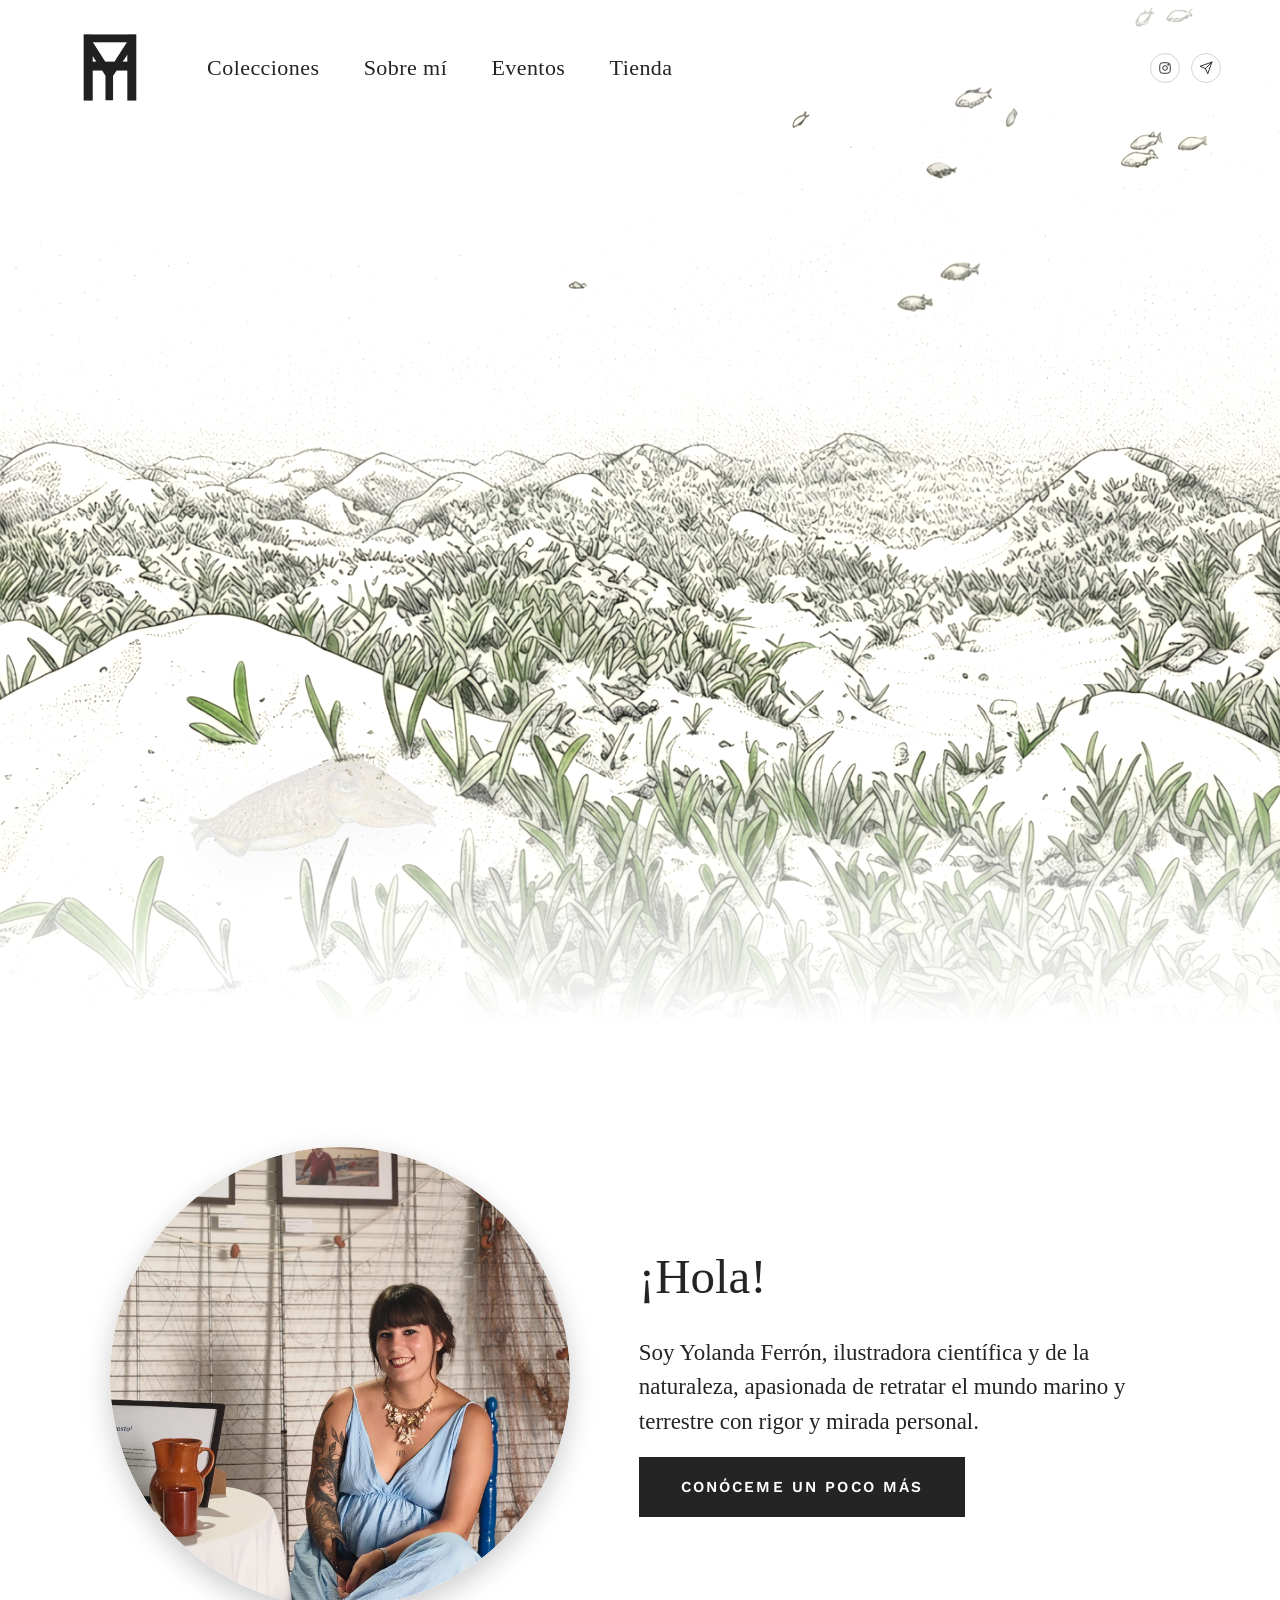
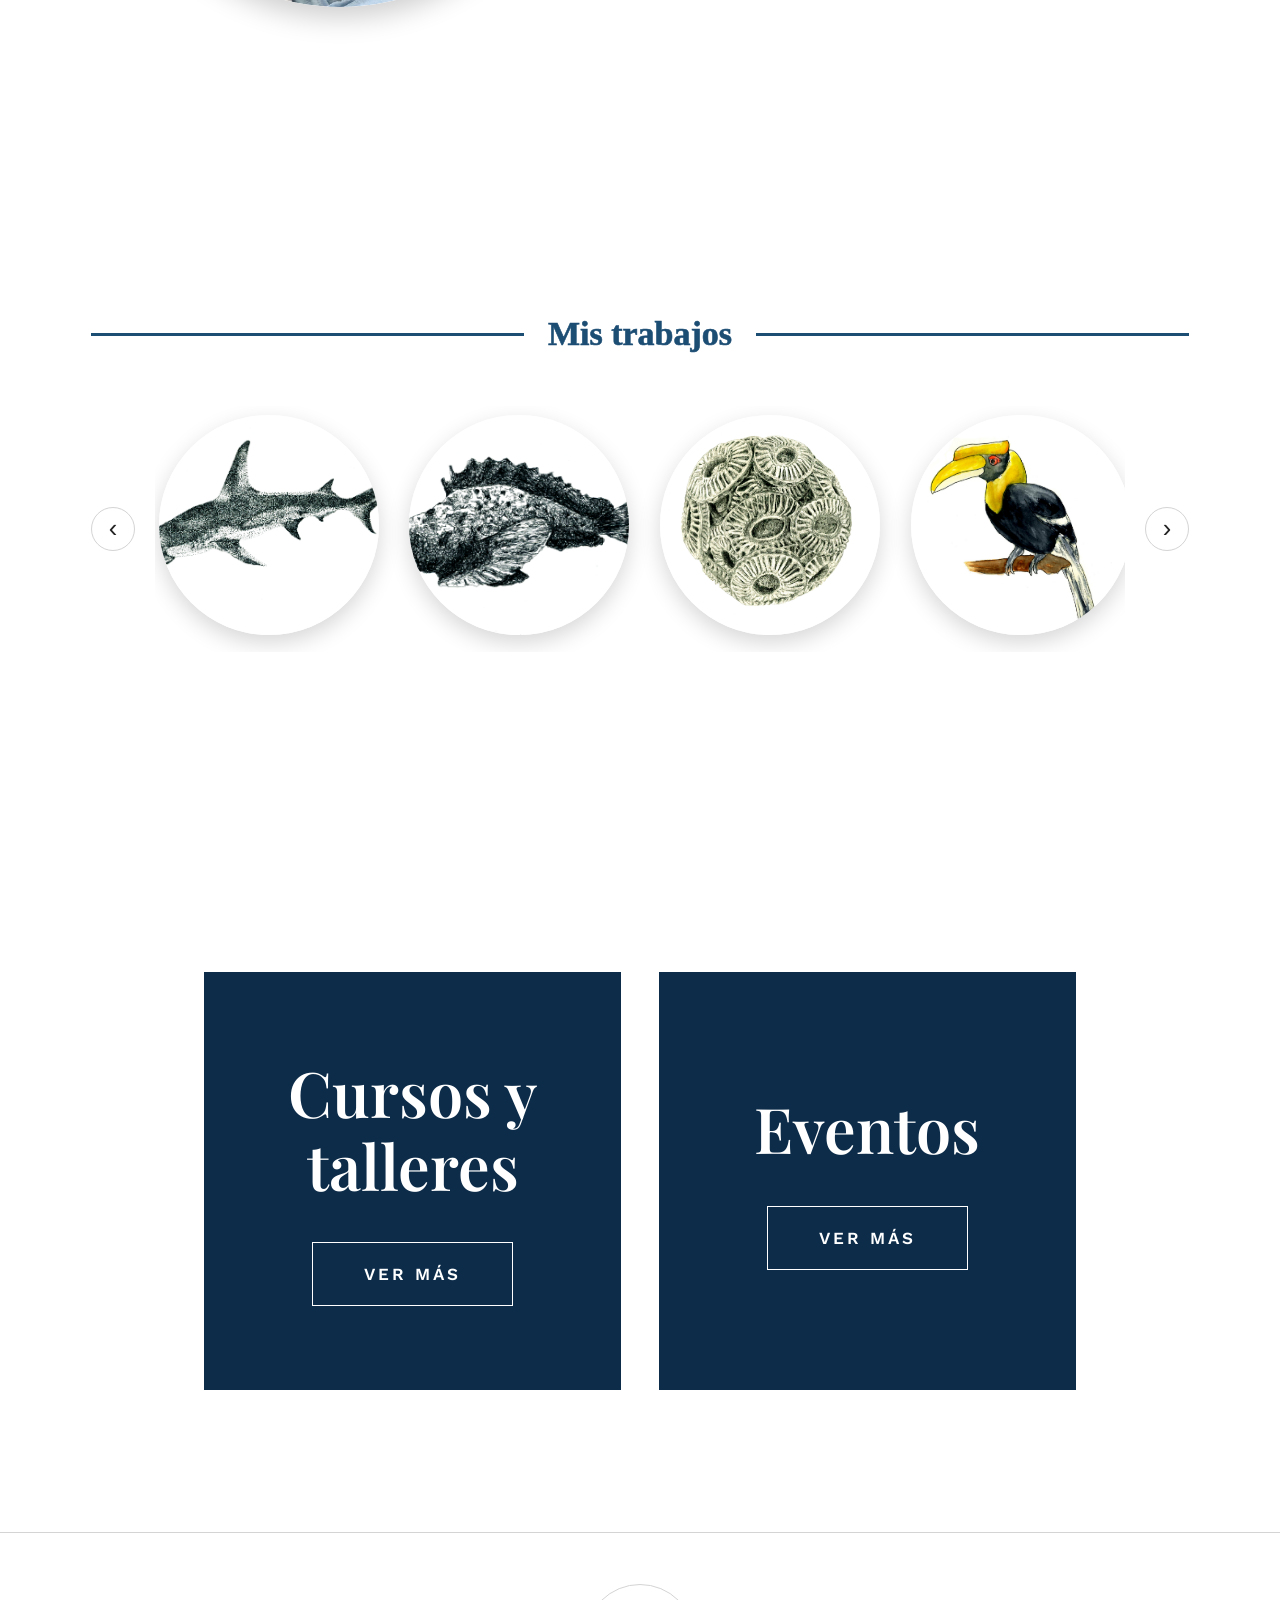
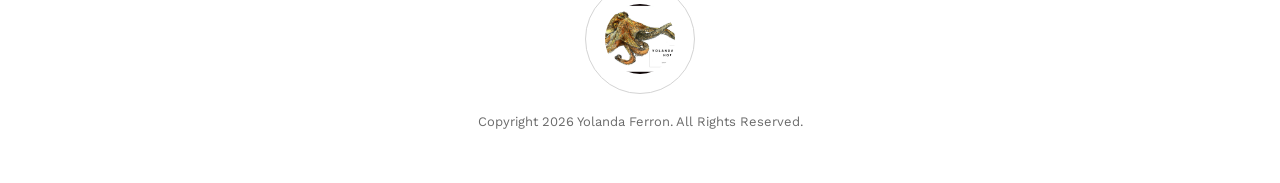
==== commit cbdd4f0b: "Animacion metida de prueba y cambio menu" ====
--- a/index.html
+++ b/index.html
@@ -50,6 +50,8 @@
       <img class="hero-photo-main" id="heroPhotoMain" src="ilustraciones/fondo 4.png" alt="Ilustración de fondo">
     </div>
     <a class="hero-prize" id="heroPrize" href="felicidades.html" aria-label="Sorpresa">·</a>
+    <img class="hero-giba" id="heroGiba" src="ilustraciones/Especies sin fondo/Giba.png" alt="Ballena jorobada" role="button" tabindex="0" aria-label="Ballena jorobada, toca para descubrirla">
+    <span class="hero-giba-smoke" id="heroGibaSmoke" aria-hidden="true"></span>
   </div>
 
   <!-- SOBRE MÍ (la página completa, tal cual, con un margen blanco alrededor) -->
@@ -156,6 +158,24 @@
     heroPrize.style.left = (6 + Math.random() * 86).toFixed(1) + '%';
   }
 
+  // ballena de la portada: casi invisible; al descubrirla (click) se muestra un instante y se va nadando fuera de la pantalla
+  const heroGiba = document.getElementById('heroGiba');
+  const heroGibaSmoke = document.getElementById('heroGibaSmoke');
+  if (heroGiba) {
+    const revealGiba = () => {
+      if (heroGiba.classList.contains('is-leaving')) return;
+      heroGiba.style.opacity = '1';
+      setTimeout(() => {
+        heroGiba.classList.add('is-leaving');
+        if (heroGibaSmoke) heroGibaSmoke.classList.add('is-puffing');
+      }, 1400);
+    };
+    heroGiba.addEventListener('click', revealGiba);
+    heroGiba.addEventListener('keydown', (e) => {
+      if (e.key === 'Enter' || e.key === ' ') { e.preventDefault(); revealGiba(); }
+    });
+  }
+
   const footerAvatar = document.getElementById('footerAvatar');
   const avatarBackdrop = document.getElementById('avatarBackdrop');
   function setAvatarExpanded(expand) {
--- a/style.css
+++ b/style.css
@@ -227,6 +227,64 @@
     transition:transform .2s ease,background .2s ease,color .2s ease;
   }
   .hero-prize:hover{transform:scale(1.7);background:rgba(255,255,255,.92);color:#0c2c49;}
+
+  /* ballena de la portada: apenas se ve; al descubrirla se muestra y luego nada fuera de la pantalla */
+  .hero-giba{
+    position:absolute;z-index:5;left:13%;bottom:11%;
+    width:24%;max-width:300px;min-width:130px;height:auto;
+    cursor:pointer;pointer-events:auto;
+    filter:drop-shadow(0 14px 22px rgba(0,0,0,.22));
+    opacity:.15;transform:translate(0,0);
+    animation:heroGibaFloat 7s ease-in-out infinite;
+    transition:opacity 1.6s ease;
+  }
+  /* huida en dos tirones: arrancada rápida, pausa breve y segunda arrancada, con estela que se apaga */
+  .hero-giba.is-leaving{
+    opacity:1;pointer-events:none;
+    animation:heroGibaLeave 2.6s forwards;
+  }
+  @keyframes heroGibaFloat{
+    0%,100%{transform:translate(0,0);}
+    50%{transform:translate(0,-5px);}
+  }
+  @keyframes heroGibaLeave{
+    0%{transform:translate(0,0) rotate(0deg);opacity:1;animation-timing-function:cubic-bezier(.15,.8,.2,1);}
+    30%{transform:translate(-170%,-12%) rotate(-6deg);opacity:1;animation-timing-function:cubic-bezier(.4,0,.6,1);}
+    48%{transform:translate(-183%,-9%) rotate(-5deg);opacity:1;animation-timing-function:cubic-bezier(.15,.8,.2,1);}
+    80%{transform:translate(-440%,7%) rotate(-11deg);opacity:.45;animation-timing-function:ease-in;}
+    100%{transform:translate(-650%,12%) rotate(-15deg);opacity:0;}
+  }
+  @media(prefers-reduced-motion:reduce){
+    .hero-giba{animation:none;}
+    .hero-giba.is-leaving{animation:none;opacity:0;}
+  }
+  @media(max-width:760px){
+    .hero-giba{width:34%;max-width:170px;min-width:90px;left:9%;bottom:6%;}
+  }
+
+  /* humo negro que queda flotando en el sitio cuando la ballena se va */
+  .hero-giba-smoke{
+    position:absolute;z-index:4;left:13%;bottom:11%;
+    width:24%;max-width:300px;min-width:130px;aspect-ratio:1/1;
+    border-radius:50%;pointer-events:none;
+    background:radial-gradient(circle, rgba(0,0,0,.8) 0%, rgba(0,0,0,.5) 45%, rgba(0,0,0,0) 72%);
+    filter:blur(6px);opacity:0;
+  }
+  .hero-giba-smoke.is-puffing{
+    animation:heroGibaSmokePuff 3s ease-out forwards;
+  }
+  @keyframes heroGibaSmokePuff{
+    0%{opacity:0;transform:scale(.35);}
+    22%{opacity:.9;transform:scale(1);}
+    100%{opacity:0;transform:scale(2.1);}
+  }
+  @media(prefers-reduced-motion:reduce){
+    .hero-giba-smoke.is-puffing{animation:none;}
+  }
+  @media(max-width:760px){
+    .hero-giba-smoke{width:34%;max-width:170px;min-width:90px;left:9%;bottom:6%;}
+  }
+
   /* móvil: la ilustración es apaisada; en vertical, forzarla a pantalla completa
      la ampliaba muchísimo y salía descuadrada. Se muestra en una ventana con
      proporción fija y recorte centrado. */
